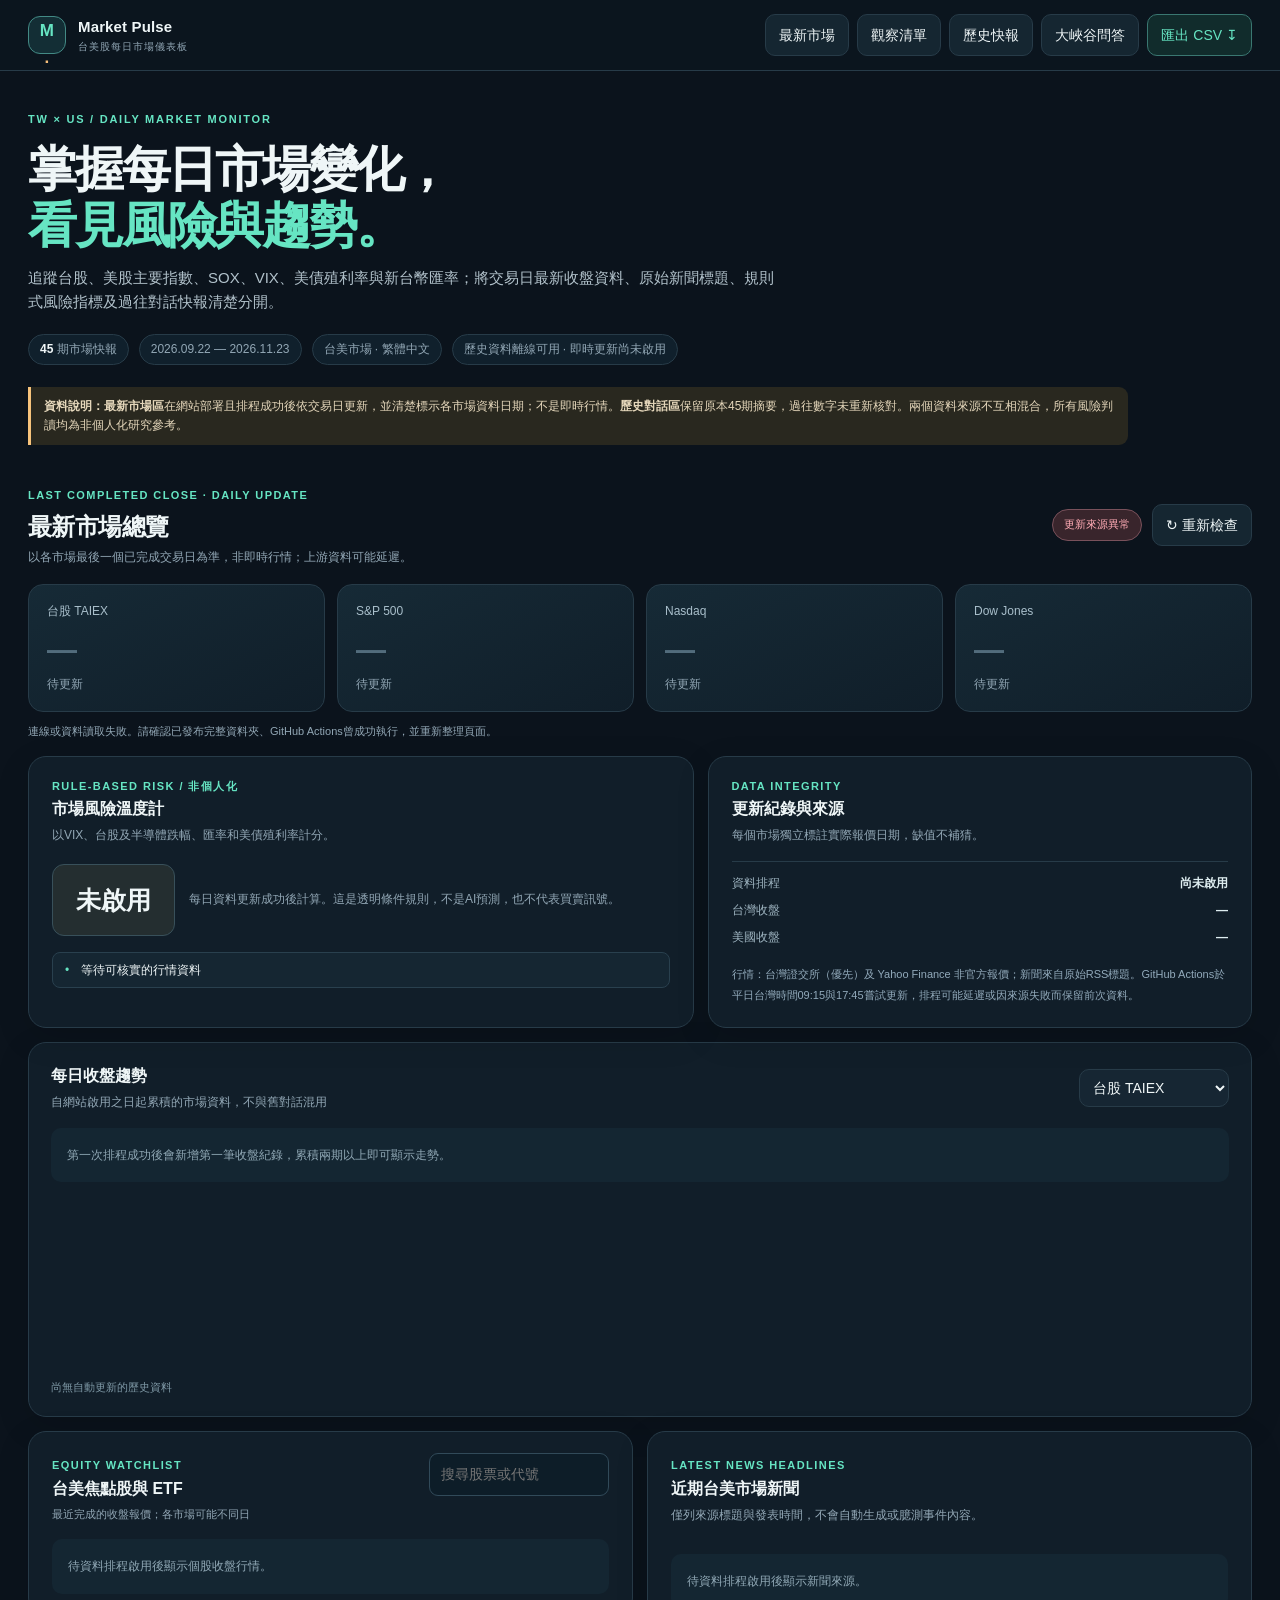
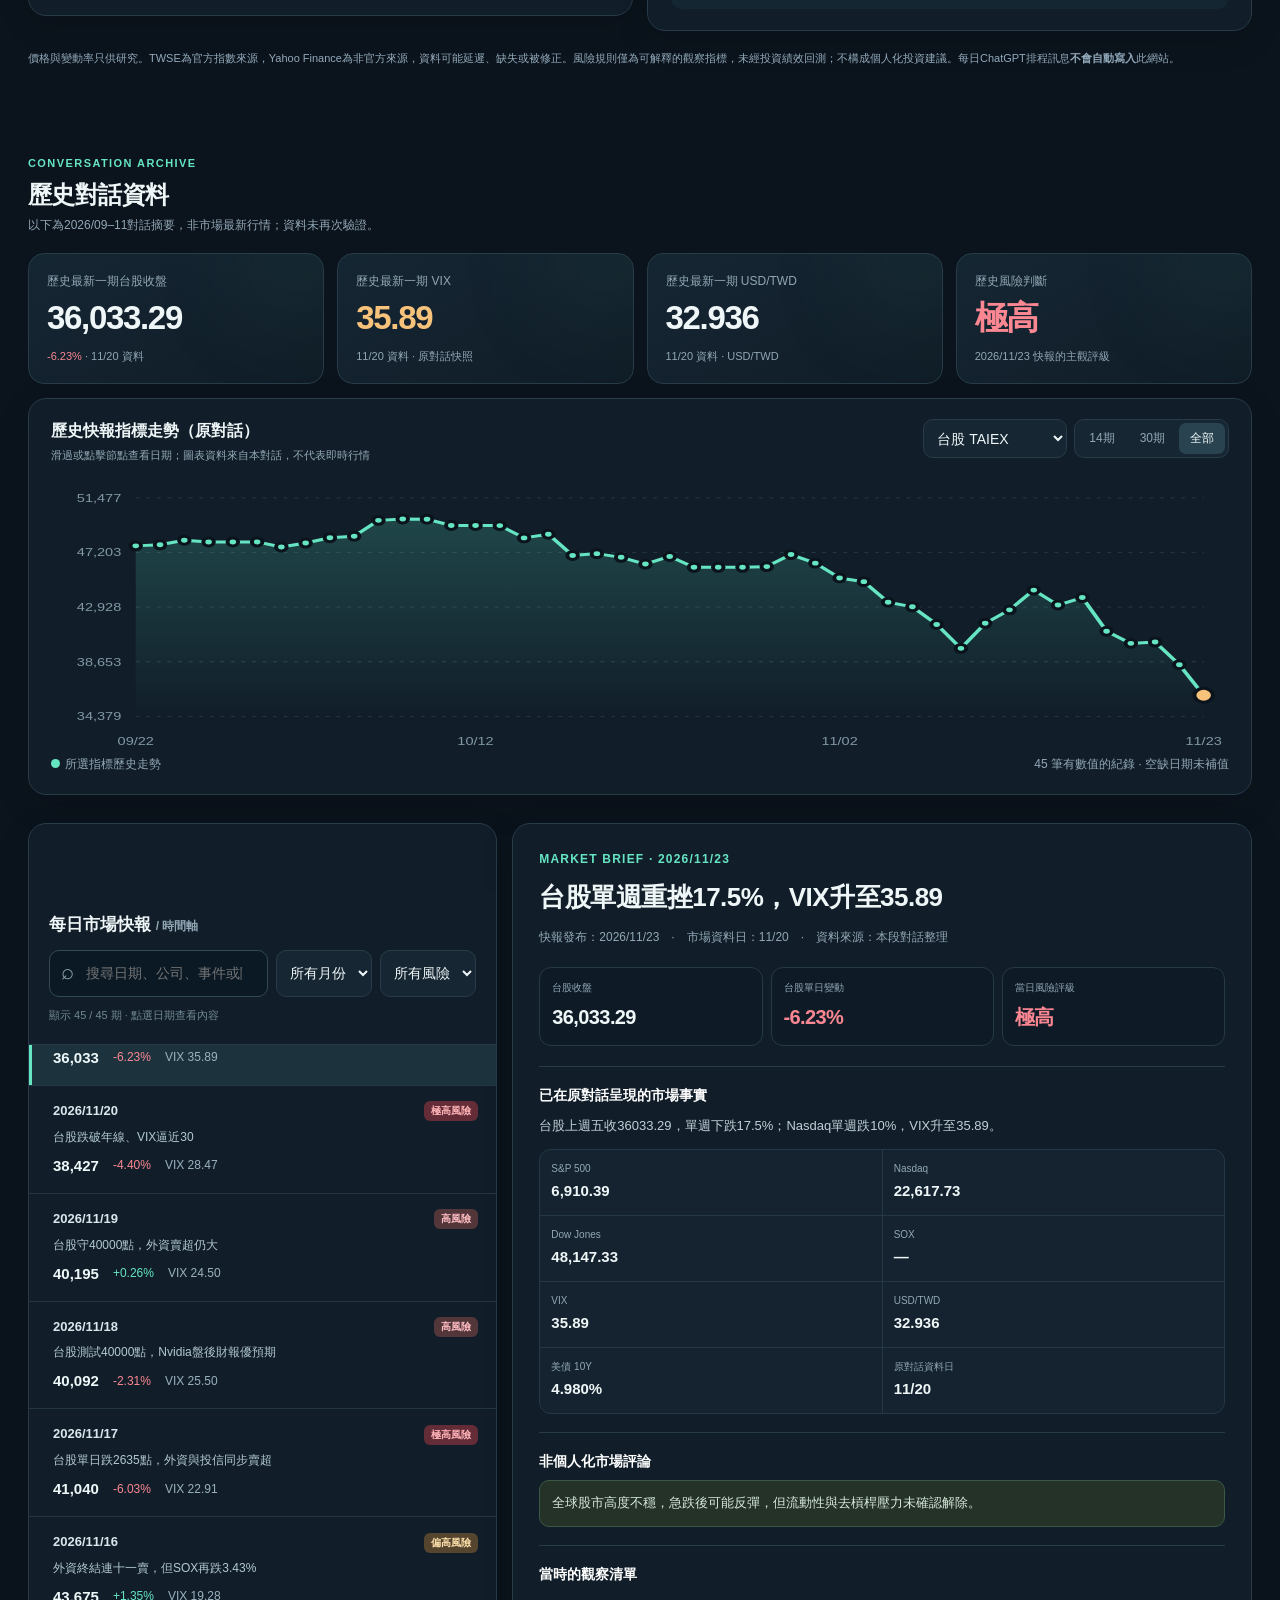
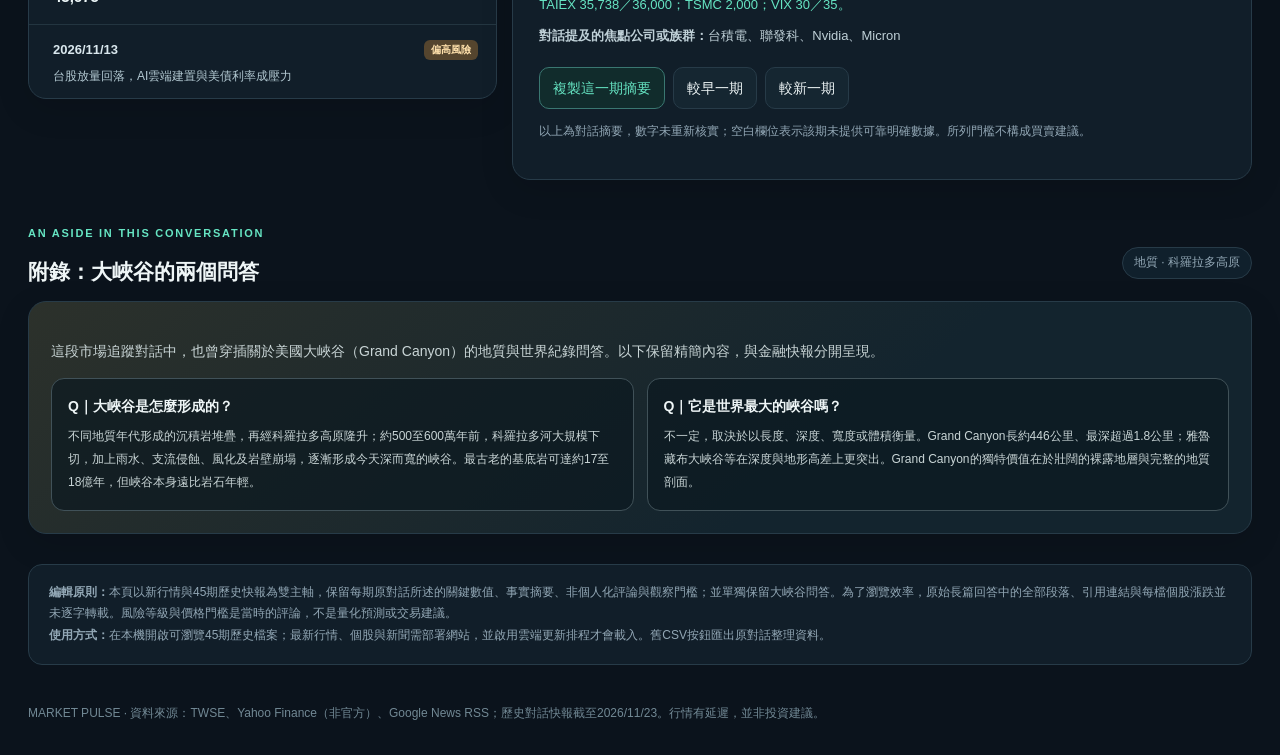
==== index.html @ daa14da6 "feat: publish Market Pulse Taiwan-US stock dashboard" ====
<!doctype html>
<html lang="zh-Hant-TW">
<head>
<meta charset="utf-8">
<meta name="viewport" content="width=device-width, initial-scale=1">
<meta name="theme-color" content="#0b131c">
<meta name="description" content="台美股收盤行情每日自動更新，含台股、美股、SOX、VIX、匯率、10年美債、個股追蹤、新聞與歷史快報。">
<title>Market Pulse｜台美股每日市場儀表板</title>
<style>
:root{--bg:#0b131c;--pane:#111e29;--pane2:#162633;--pane3:#1a2d3b;--line:#273b48;--text:#eff6f7;--sub:#92a7b5;--dim:#718894;--mint:#66e5c3;--mint2:#1d7f71;--danger:#fa8792;--warn:#f7c37b;--blue:#8dbbff;--radius:18px;--shadow:0 10px 34px rgba(0,0,0,.12)}
*{box-sizing:border-box}html{scroll-behavior:smooth}body{margin:0;background:var(--bg);color:var(--text);font-family:Inter,-apple-system,BlinkMacSystemFont,"Noto Sans TC","Microsoft JhengHei",sans-serif;line-height:1.6;font-size:14px}button,input,select{font:inherit}button{cursor:pointer}a{color:inherit}button:focus-visible,input:focus-visible,select:focus-visible{outline:2px solid var(--mint);outline-offset:2px}::selection{background:var(--mint2)}
.topbar{border-bottom:1px solid var(--line);background:#0c1720dd;backdrop-filter:blur(14px);position:sticky;top:0;z-index:30}.topwrap{max-width:1370px;padding:14px 28px;margin:auto;display:flex;align-items:center;justify-content:space-between;gap:18px}.brand{display:flex;align-items:center;gap:12px;text-decoration:none;font-size:15px;font-weight:760;letter-spacing:.01em}.logo{display:grid;place-items:center;border:1px solid #438a85;border-radius:12px;height:38px;width:38px;color:var(--mint);background:#132e35;font-weight:800;font-size:17px}.brand small{display:block;color:var(--sub);font-size:10px;font-weight:500;letter-spacing:.1em;text-transform:uppercase}.topactions{display:flex;gap:8px;align-items:center;flex-wrap:wrap}.ghost{border:1px solid var(--line);color:var(--text);border-radius:10px;padding:9px 13px;background:#152631;text-decoration:none;white-space:nowrap}.ghost:hover{background:#203748;border-color:#486473}.ghost.accent{color:var(--mint);border-color:#3a7771;background:#112c2c}.ghost svg{vertical-align:middle; margin-right:4px}
.hero{max-width:1370px;margin:auto;padding:40px 28px 28px}.eyebrow{color:var(--mint);font-size:11px;letter-spacing:.16em;font-weight:750;text-transform:uppercase}.hero h1{font-size:clamp(30px,4vw,49px);line-height:1.15;letter-spacing:-.045em;margin:12px 0;font-weight:790}.hero h1 span{color:var(--mint)}.hero p{color:#b2c2cb;max-width:760px;font-size:15px;margin:12px 0 20px}.meta{display:flex;flex-wrap:wrap;gap:10px}.chip{font-size:12px;border:1px solid var(--line);border-radius:30px;padding:5px 11px;color:var(--sub);background:#10202c}.chip strong{color:var(--text)}.caution{border-left:3px solid var(--warn);background:#29281f;border-radius:0 9px 9px 0;padding:10px 13px;margin-top:22px;color:#e5d7bb;font-size:12px;max-width:1100px}
.dashboard{max-width:1370px;margin:auto;padding:0 28px 28px}.metrics{display:grid;grid-template-columns:repeat(4,minmax(0,1fr));gap:13px}.metric{background:linear-gradient(150deg,#152633,#101d27);border:1px solid var(--line);border-radius:16px;padding:18px;min-height:126px;position:relative;overflow:hidden}.metric:before{position:absolute;content:"";right:-30px;top:-50px;width:110px;height:110px;background:#2d5452;filter:blur(45px);opacity:.2}.metric .label{font-size:12px;color:var(--sub)}.metric .val{font-size:clamp(24px,2.7vw,33px);font-weight:760;letter-spacing:-.04em;margin-top:7px;line-height:1.2;font-variant-numeric:tabular-nums}.metric .foot{font-size:11px;color:var(--sub);margin-top:10px}.positive{color:var(--mint)!important}.negative{color:var(--danger)!important}.warn{color:var(--warn)!important}.card{border:1px solid var(--line);border-radius:var(--radius);background:var(--pane);box-shadow:var(--shadow)}.chartcard{margin-top:14px;padding:20px 22px}.section-head{display:flex;align-items:start;justify-content:space-between;flex-wrap:wrap;gap:10px}.section-head h2{font-size:16px;line-height:1.5;margin:0;font-weight:710}.section-head p{font-size:11px;color:var(--sub);margin:4px 0 0}.chartcontrols{display:flex;gap:7px;flex-wrap:wrap}.select{background:var(--pane2);color:var(--text);border:1px solid var(--line);border-radius:10px;padding:7px 9px;min-height:38px}.range{background:var(--pane2);padding:3px;border-radius:10px;border:1px solid var(--line);display:flex;gap:3px}.range button{border:none;background:transparent;color:var(--sub);padding:6px 11px;border-radius:7px;font-size:12px}.range button.active{background:#2a4350;color:#eef9f9}.graph{height:275px;margin:15px -5px 0;position:relative}.graph svg{display:block;width:100%;height:100%;overflow:visible}.graph .gridline{stroke:#2a3e4a;stroke-dasharray:3 5;stroke-width:.8}.graph .axistext{fill:#8299a6;font-size:11px}.graph .plotline{fill:none;stroke:var(--mint);stroke-width:3;stroke-linecap:round;stroke-linejoin:round}.graph .hover-point{fill:var(--mint);stroke:var(--bg);stroke-width:3;cursor:pointer}.graph .current-point{fill:var(--warn);stroke:var(--bg);stroke-width:3}.graph .gridrect{fill:transparent;cursor:crosshair}.graphlegend{font-size:12px;color:var(--sub);display:flex;gap:12px;flex-wrap:wrap;justify-content:space-between}.legendmark{display:inline-block;width:9px;height:9px;border-radius:50%;background:var(--mint);margin-right:5px}.graphTip{position:absolute;top:12px;right:12px;pointer-events:none;background:#182c38ee;border:1px solid #4a6a72;padding:8px 10px;border-radius:9px;color:#fff;font-size:12px;display:none;z-index:2;max-width:180px}
.main{max-width:1370px;padding:0 28px 40px;margin:auto;display:grid;grid-template-columns:minmax(320px,.92fr) minmax(420px,1.45fr);gap:15px;align-items:start}.listcard{overflow:hidden}.toolbar{padding:20px;border-bottom:1px solid var(--line);position:sticky;top:67px;background:var(--pane);z-index:9}.toolbar h2{font-size:17px;margin:0 0 12px}.toolbar .inputs{display:flex;gap:8px;flex-wrap:wrap}.searchwrap{flex:1;min-width:180px;position:relative}.searchwrap input{padding:11px 11px 11px 36px;background:#0b1924;border:1px solid #334955;color:var(--text);border-radius:10px;outline:none;width:100%}.searchwrap:before{content:'⌕';position:absolute;top:4px;left:12px;color:var(--sub);font-size:22px}.counter{margin:10px 0 0;color:var(--dim);font-size:11px}.timeline{max-height:720px;overflow-y:auto;scrollbar-color:#365161 transparent;scrollbar-width:thin}.entry{border:0;border-bottom:1px solid #233540;background:none;text-align:left;color:inherit;display:block;width:100%;padding:15px 18px 15px 24px;position:relative;transition:background .18s}.entry:before{position:absolute;content:"";left:0;top:0;bottom:0;width:3px;opacity:0;background:var(--mint)}.entry:hover{background:#192c39}.entry.active{background:#1c333d}.entry.active:before{opacity:1}.entrytop{display:flex;align-items:center;justify-content:space-between;gap:12px}.entrydate{color:#d9e7ed;font-weight:720;font-size:13px;font-variant-numeric:tabular-nums}.entrytag{border-radius:6px;padding:2px 7px;font-size:10px;font-weight:700;background:#31414b;color:#c8d6df;white-space:nowrap}.entrytag.r極高{background:#642c36;color:#ffb4b9}.entrytag.r高{background:#53363a;color:#ffbec4}.entrytag.r偏高,.entrytag.r中性偏高{background:#55452e;color:#ffe1ac}.entrytag.r中性{background:#244b43;color:#a8f3d6}.entrytitle{display:block;margin-top:6px;font-size:12px;color:#b3c9d2;line-height:1.5}.entrymini{display:flex;gap:14px;margin-top:8px;align-items:center;font-variant-numeric:tabular-nums;font-size:12px;color:#9ab2be;flex-wrap:wrap}.entrymini strong{color:#eef8f9;font-size:15px}.empty{padding:25px;color:var(--sub);font-size:13px}.detail{padding:26px;min-height:630px;scroll-margin-top:95px}.detaildate{font-size:12px;letter-spacing:.1em;color:var(--mint);font-weight:730}.detail h2{font-size:clamp(20px,2.2vw,26px);line-height:1.4;margin:10px 0 12px;letter-spacing:-.02em}.detailIntro{color:var(--sub);font-size:12px}.detailsumm{display:grid;grid-template-columns:repeat(3,minmax(0,1fr));gap:8px;margin:20px 0}.tile{background:#0e1b26;border:1px solid #253a46;border-radius:12px;padding:12px}.tile .name{font-size:10px;color:var(--sub)}.tile .num{font-size:20px;letter-spacing:-.03em;font-variant-numeric:tabular-nums;font-weight:730;margin-top:5px;white-space:nowrap}.detailsection{border-top:1px solid var(--line);padding-top:17px;margin-top:18px}.detailsection h3{margin:0 0 8px;font-size:14px;color:#fff}.detailsection p{font-size:13px;line-height:1.9;color:#bfd0d7;margin:6px 0}.pnote{background:#253228;border:1px solid #3a5a45;border-radius:10px;padding:10px 12px;color:#d7e9da!important}.watchline{color:var(--mint)!important}.detailsTable{display:grid;grid-template-columns:repeat(2,minmax(0,1fr));gap:1px;background:#253847;border:1px solid #253847;border-radius:12px;overflow:hidden;margin-top:10px}.dataitem{background:#14232f;padding:11px}.dataitem label{display:block;color:var(--sub);font-size:10px}.dataitem strong{display:block;font-size:15px;font-variant-numeric:tabular-nums;line-height:1.8;font-weight:650}.detailactions{display:flex;gap:8px;margin-top:18px;flex-wrap:wrap}.footer{max-width:1370px;margin:0 auto;padding:4px 28px 32px;color:var(--dim);font-size:12px}.footer a{color:var(--mint)}
.appendix{max-width:1370px;margin:5px auto 30px;padding:0 28px}.appendix-head{display:flex;justify-content:space-between;gap:10px;align-items:center;flex-wrap:wrap}.appendix h2{font-size:21px;margin:12px 0}.grand{padding:22px;background:linear-gradient(140deg,#2c312b,#13242e 65%)}.grand p{color:#c9d5d6;line-height:1.9}.grand .qa{display:grid;grid-template-columns:1fr 1fr;gap:13px;margin-top:14px}.qabox{border:1px solid #405158;border-radius:13px;background:#0b1920ad;padding:16px}.qabox b{font-size:14px}.qabox p{font-size:12px;margin:8px 0 0}.note{padding:17px 20px;border:1px solid var(--line);border-radius:14px;background:var(--pane);margin:12px auto 35px;font-size:12px;color:var(--sub);line-height:1.8}.navhint{font-size:12px;color:var(--sub)}
@media(max-width:900px){.main{grid-template-columns:1fr}.timeline{max-height:400px}.toolbar{position:static}.detail{min-height:unset}.metrics{grid-template-columns:repeat(2,minmax(0,1fr))}.grand .qa{grid-template-columns:1fr}}
@media(max-width:560px){.hero{padding:29px 16px 23px}.dashboard,.main,.appendix,.footer{padding-left:16px;padding-right:16px}.topwrap{padding:10px 16px}.brand{font-size:13px}.brand small{font-size:9px}.topactions .hide-mobile{display:none}.hero h1{font-size:32px}.hero p{font-size:13px}.meta{gap:6px}.chip{font-size:10px}.metric{padding:14px;min-height:115px}.metric .val{font-size:25px}.chartcard{padding:17px 12px}.graph{height:230px;margin:10px -5px 0}.chartcontrols{width:100%}.detailsumm{grid-template-columns:repeat(3,minmax(0,1fr));gap:5px}.tile{padding:9px 7px}.tile .num{font-size:17px}.tile .name{font-size:9px}.detail{padding:20px 17px}.entry{padding:12px 14px 12px 18px}.footer{padding-bottom:28px}.topactions .ghost{padding:7px 9px;font-size:11px}.graphlegend{font-size:10px}}
@media print{.topbar,.topactions,.toolbar,.chartcontrols,.detailactions,.caution,.graphTip{display:none!important}.main{display:block}.listcard{display:none}.detail{border:none;min-height:0}.metrics{grid-template-columns:repeat(4,1fr)}body{background:white;color:#17222b}.card,.metric,.tile,.dataitem{background:white;color:#17222b;border:1px solid #ddd;box-shadow:none}.detailsection p{color:#25303a}.hero p{color:#333}.appendix{break-before:page}}
</style>

<style id="live-css">
.live-section{max-width:1370px;margin:0 auto;padding:0 28px 48px;scroll-margin-top:85px}.livehead{display:flex;align-items:center;justify-content:space-between;gap:14px;flex-wrap:wrap;margin:10px 0 17px}.section-kicker{color:var(--mint);letter-spacing:.13em;font-size:11px;font-weight:760}.livehead h2,.archive-head h2{font-size:24px;line-height:1.3;margin:5px 0 6px;letter-spacing:-.025em}.livehead p,.archive-head p{font-size:12px;color:var(--sub);margin:0}.statusbar{display:flex;align-items:center;gap:10px;flex-wrap:wrap}.sync-pill{font-size:11px;border:1px solid #6f5740;background:#2d2b23;color:#f4cb89;border-radius:30px;padding:6px 11px}.sync-pill.ok{color:#8af1d2;border-color:#366b63;background:#18362f}.sync-pill.bad{color:#ffabb5;border-color:#79515b;background:#39252c}.live-metrics{display:grid;grid-template-columns:repeat(4,minmax(0,1fr));gap:12px}.live-tile{border:1px solid var(--line);border-radius:15px;background:linear-gradient(155deg,#162a36,#101e29);padding:17px 18px;min-width:0}.live-tile .q-name{font-size:12px;color:#a9bfcb;display:flex;align-items:center;justify-content:space-between;gap:8px}.live-tile .q-name small{font-size:10px;color:#708c99}.live-tile .q-val{font-size:clamp(21px,2.6vw,30px);font-weight:760;letter-spacing:-.04em;font-variant-numeric:tabular-nums;line-height:1.4;margin-top:8px;white-space:nowrap}.live-tile .q-change{font-size:12px;margin-top:4px;min-height:17px}.live-tile .q-source{font-size:10px;color:#758d9b;margin-top:9px;min-height:16px}.live-tile.empty .q-val{color:#526c7c}.micro{font-size:11px;color:var(--sub);margin:10px 0 0;line-height:1.8}.livegrid{display:grid;grid-template-columns:1.1fr .9fr;gap:14px;margin-top:14px}.live-panel{padding:21px 23px}.panel-heading{font-size:16px;font-weight:710;margin:0 0 5px}.subheading{font-size:12px;color:var(--sub);margin:0}.risk-box{display:flex;align-items:center;gap:14px;margin-top:18px}.risk-value{border-radius:12px;background:#242e30;border:1px solid #38505a;font-size:25px;font-weight:780;padding:15px 23px;white-space:nowrap}.risk-value.高,.risk-value.極高{color:#ffb0b9;background:#3b2630;border-color:#6d3e48}.risk-value.偏高{color:#fbd49a;background:#3a3127;border-color:#69583b}.risk-value.一般{color:var(--mint);background:#183a34;border-color:#32685c}.risk-explain{font-size:12px;color:var(--sub);line-height:1.9}.signals{list-style:none;padding:0;margin:16px 0 0;display:grid;gap:8px}.signals li{font-size:12px;line-height:1.7;padding:7px 10px 7px 28px;background:#152632;border-radius:8px;border:1px solid #29404e;position:relative}.signals li:before{content:'•';position:absolute;left:12px;color:var(--mint)}.sync-detail{border-top:1px solid var(--line);margin-top:15px;padding-top:12px;display:grid;gap:8px}.sync-row{display:flex;justify-content:space-between;gap:10px;font-size:12px;color:#9eb4c0}.sync-row b{color:#deedf0;font-weight:600}.live-chart-card{margin-top:14px;padding:20px 22px}.lc-head{display:flex;align-items:center;justify-content:space-between;gap:10px;flex-wrap:wrap}.lc-head select{min-width:150px}.live-graph{height:245px;margin-top:12px;position:relative}.live-graph svg{display:block;height:100%;width:100%;overflow:visible}.live-graph .axis{font-size:11px;fill:#7e98a5}.live-graph .grid{stroke:#2a4050;stroke-dasharray:3 6;stroke-width:.75}.live-graph .chartline{stroke:#67e2c3;stroke-width:2.8;fill:none}.graphlinearea{fill:#66e5c3;opacity:.06}.live-newsgrid{display:grid;grid-template-columns:1fr 1fr;gap:14px;margin-top:14px;align-items:start}.search-small{border-radius:9px;border:1px solid #314a59;padding:9px 11px;background:#0d1d28;color:#e5eff2;width:180px;max-width:100%}.quote-table{width:100%;border-collapse:collapse;margin-top:15px;table-layout:fixed}.quote-table th{font-size:10px;color:#819aa8;text-align:left;font-weight:600;padding:9px 8px;border-bottom:1px solid #304652}.quote-table td{font-size:12px;color:#d9e8ec;border-bottom:1px solid #233a48;padding:11px 8px}.quote-table th:nth-child(2),.quote-table td:nth-child(2),.quote-table th:nth-child(3),.quote-table td:nth-child(3){text-align:right}.quote-table td a{color:#e4f4f3;text-decoration:none;font-weight:600}.quote-table td small{display:block;color:#77919e;font-size:10px}.quote-table tr:last-child td{border-bottom:none}.newsfeed{margin-top:14px;display:grid;gap:7px}.newsitem{border:1px solid #273c48;border-radius:11px;padding:12px 13px;display:block;color:inherit;text-decoration:none;background:#12222d}.newsitem:hover{border-color:#4c7e80;background:#1a303c}.newsitem h4{margin:0 0 7px;font-size:12px;font-weight:640;line-height:1.65}.newsitem .source{font-size:10px;color:#92adb8}.empty-message{color:#90a8b5;background:#142632;border-radius:10px;padding:16px;font-size:12px;line-height:1.9;margin-top:15px}.archive-head{padding:34px 0 18px;scroll-margin-top:85px}.live-fineprint{font-size:11px;color:#92aabb;line-height:1.9;margin:17px 0 0}.live-fineprint a{color:#9eead2}.live-chart-card .chart-note{font-size:11px;color:#7f99a6;margin:6px 0 0}.live-tile a{text-decoration:none}.live-tile a:hover{text-decoration:underline}.live-latest-link{font-size:11px;color:#a7e8d6;text-decoration:none}.live-latest-link:hover{text-decoration:underline}
@media(max-width:1000px){.live-metrics{grid-template-columns:repeat(2,minmax(0,1fr))}.livegrid{grid-template-columns:1fr 1fr}.live-newsgrid{grid-template-columns:1fr 1fr}}
@media(max-width:720px){.live-section{padding:0 16px 36px}.live-metrics{gap:9px}.live-tile{padding:14px 12px}.live-tile .q-name{font-size:11px}.live-tile .q-val{font-size:23px}.livegrid,.live-newsgrid{grid-template-columns:1fr;gap:10px}.live-panel{padding:17px}.live-chart-card{padding:18px 14px}.livehead h2,.archive-head h2{font-size:21px}.quote-table td{padding:10px 5px}.live-chart-card .chart-note{font-size:10px}.archive-head{padding-top:26px}.risk-box{gap:10px}.risk-value{font-size:23px;padding:11px 17px}}
</style>
</head>
<body>
<header class="topbar">
  <div class="topwrap">
    <a class="brand" href="#overview"><span class="logo">M<span style="color:#f7bd79">.</span></span><span>Market Pulse<small>台美股每日市場儀表板</small></span></a>
    <div class="topactions"><a class="ghost hide-mobile" href="#live">最新市場</a><a class="ghost hide-mobile" href="#watch-panel">觀察清單</a><a class="ghost hide-mobile" href="#archive">歷史快報</a><a class="ghost hide-mobile" href="#grand">大峽谷問答</a><button id="exportBtn" class="ghost accent" title="匯出全部45期資料">匯出 CSV ↧</button></div>
  </div>
</header>
<section class="hero" id="overview">
  <div class="eyebrow">TW × US / DAILY MARKET MONITOR</div>
  <h1>掌握每日市場變化，<br><span>看見風險與趨勢。</span></h1>
  <p>追蹤台股、美股主要指數、SOX、VIX、美債殖利率與新台幣匯率；將交易日最新收盤資料、原始新聞標題、規則式風險指標及過往對話快報清楚分開。</p>
  <div class="meta"><span class="chip"><strong id="metaCount">45</strong> 期市場快報</span><span class="chip">2026.09.22 — 2026.11.23</span><span class="chip">台美市場 · 繁體中文</span><span class="chip" id="connectionChip">尚待啟用資料更新</span></div>
  <div class="caution"><strong>資料說明：</strong><strong>最新市場區</strong>在網站部署且排程成功後依交易日更新，並清楚標示各市場資料日期；不是即時行情。<strong>歷史對話區</strong>保留原本45期摘要，過往數字未重新核對。兩個資料來源不互相混合，所有風險判讀均為非個人化研究參考。</div>
</section>

<section class="live-section" id="live" aria-label="每日更新的市場資料">
  <div class="livehead"><div><span class="section-kicker">LAST COMPLETED CLOSE · DAILY UPDATE</span><h2>最新市場總覽</h2><p>以各市場最後一個已完成交易日為準，非即時行情；上游資料可能延遲。</p></div><div class="statusbar"><span class="sync-pill" id="syncStatus">資料更新尚未啟用</span><button class="ghost" id="refreshLive" type="button">↻ 重新檢查</button></div></div>
  <div class="live-metrics" id="liveMetrics" aria-live="polite">
    <div class="live-tile empty"><div class="q-name">台股 TAIEX</div><div class="q-val">—</div><div class="q-change">待更新</div></div>
    <div class="live-tile empty"><div class="q-name">S&P 500</div><div class="q-val">—</div><div class="q-change">待更新</div></div>
    <div class="live-tile empty"><div class="q-name">Nasdaq</div><div class="q-val">—</div><div class="q-change">待更新</div></div>
    <div class="live-tile empty"><div class="q-name">Dow Jones</div><div class="q-val">—</div><div class="q-change">待更新</div></div>
  </div>
  <p class="micro" id="marketAsOf">資料尚未同步。若以本機檔案開啟，仍可使用下方的歷史對話區；要自動更新，須先部署至網站並啟用排程。</p>
  <div class="livegrid">
    <article class="card live-panel" aria-label="規則式風險訊號"><div class="section-kicker">RULE-BASED RISK / 非個人化</div><h3 class="panel-heading">市場風險溫度計</h3><p class="subheading">以VIX、台股及半導體跌幅、匯率和美債殖利率計分。</p><div class="risk-box"><div class="risk-value" id="riskLevel">未啟用</div><div class="risk-explain" id="riskExplain">每日資料更新成功後計算。這是透明條件規則，不是AI預測，也不代表買賣訊號。</div></div><ul class="signals" id="riskSignals"><li>等待可核實的行情資料</li></ul></article>
    <article class="card live-panel" aria-label="更新紀錄與資料來源"><div class="section-kicker">DATA INTEGRITY</div><h3 class="panel-heading">更新紀錄與來源</h3><p class="subheading">每個市場獨立標註實際報價日期，缺值不補猜。</p><div class="sync-detail" id="syncDetail"><div class="sync-row"><span>資料排程</span><b>尚未啟用</b></div><div class="sync-row"><span>台灣收盤</span><b>—</b></div><div class="sync-row"><span>美國收盤</span><b>—</b></div></div><div class="live-fineprint" id="liveWarnings">行情：台灣證交所（優先）及 Yahoo Finance 非官方報價；新聞來自原始RSS標題。GitHub Actions於平日台灣時間09:15與17:45嘗試更新，排程可能延遲或因來源失敗而保留前次資料。</div></article>
  </div>
  <article class="card live-chart-card" aria-label="每天收盤紀錄圖表"><div class="lc-head"><div><h3 class="panel-heading">每日收盤趨勢</h3><p class="subheading">自網站啟用之日起累積的市場資料，不與舊對話混用</p></div><select id="liveChartSelect" class="select" aria-label="選擇最新數據趨勢"><option value="taiex">台股 TAIEX</option><option value="sox">SOX 費半</option><option value="vix">VIX</option><option value="sp500">S&P 500</option><option value="nasdaq">Nasdaq</option><option value="usd_twd">USD/TWD</option><option value="us10y">美國10年債</option></select></div><div class="live-graph" id="liveChart"><div class="empty-message">第一次排程成功後會新增第一筆收盤紀錄，累積兩期以上即可顯示走勢。</div></div><p class="chart-note" id="liveChartNote">尚無自動更新的歷史資料</p></article>
  <div class="live-newsgrid">
    <article class="card live-panel" id="watch-panel"><div class="section-head"><div><span class="section-kicker">EQUITY WATCHLIST</span><h3 class="panel-heading">台美焦點股與 ETF</h3><p class="subheading">最近完成的收盤報價；各市場可能不同日</p></div><input class="search-small" id="watchSearch" type="search" placeholder="搜尋股票或代號" aria-label="搜尋觀察股"></div><div id="watchList"><div class="empty-message">待資料排程啟用後顯示個股收盤行情。</div></div></article>
    <article class="card live-panel" aria-label="最新新聞來源"><span class="section-kicker">LATEST NEWS HEADLINES</span><h3 class="panel-heading">近期台美市場新聞</h3><p class="subheading">僅列來源標題與發表時間，不會自動生成或臆測事件內容。</p><div class="newsfeed" id="latestNews"><div class="empty-message">待資料排程啟用後顯示新聞來源。</div></div></article>
  </div>
  <p class="live-fineprint">價格與變動率只供研究。TWSE為官方指數來源，Yahoo Finance為非官方來源，資料可能延遲、缺失或被修正。風險規則僅為可解釋的觀察指標，未經投資績效回測；不構成個人化投資建議。每日ChatGPT排程訊息<strong>不會自動寫入</strong>此網站。</p>
</section>

<section class="dashboard" id="history-overview" aria-label="歷史快報指標總覽"><div class="archive-head"><span class="section-kicker">CONVERSATION ARCHIVE</span><h2>歷史對話資料</h2><p>以下為2026/09–11對話摘要，非市場最新行情；資料未再次驗證。</p></div>
  <div class="metrics">
    <div class="metric"><div class="label">歷史最新一期台股收盤</div><div class="val" id="latestTaiex">—</div><div class="foot" id="latestTaiexFoot">—</div></div>
    <div class="metric"><div class="label">歷史最新一期 VIX</div><div class="val warn" id="latestVix">—</div><div class="foot" id="latestVixFoot">—</div></div>
    <div class="metric"><div class="label">歷史最新一期 USD/TWD</div><div class="val" id="latestFx">—</div><div class="foot" id="latestFxFoot">—</div></div>
    <div class="metric"><div class="label">歷史風險判斷</div><div class="val negative" id="latestRisk">—</div><div class="foot" id="latestRiskFoot">—</div></div>
  </div>
  <div class="card chartcard">
    <div class="section-head"><div><h2>歷史快報指標走勢（原對話）</h2><p>滑過或點擊節點查看日期；圖表資料來自本對話，不代表即時行情</p></div><div class="chartcontrols"><select id="metricSel" class="select" aria-label="指標切換"><option value="taiex">台股 TAIEX</option><option value="sox">費城半導體 SOX</option><option value="vix">VIX</option><option value="fx">USD/TWD</option><option value="yield10">美國10年債 (%)</option><option value="nasdaq">Nasdaq</option></select><div class="range" role="group" aria-label="時間區間"><button data-range="14">14期</button><button data-range="30">30期</button><button class="active" data-range="all">全部</button></div></div></div>
    <div class="graph" id="graph" role="img" aria-label="可互動市場走勢圖"><div class="graphTip" id="graphTip"></div></div>
    <div class="graphlegend"><span><span class="legendmark"></span>所選指標歷史走勢</span><span id="chartHint">點擊圖中節點可開啟對應快報</span></div>
  </div>
</section>
<main class="main" id="archive">
  <section class="card listcard" aria-label="市場快報列表">
    <div class="toolbar"><h2>每日市場快報 <span class="navhint">/ 時間軸</span></h2><div class="inputs"><div class="searchwrap"><input id="search" type="search" placeholder="搜尋日期、公司、事件或關鍵字..." aria-label="搜尋快報" autocomplete="off"></div><select id="month" class="select" aria-label="月份"><option value="all">所有月份</option><option value="2026-11">11 月</option><option value="2026-10">10 月</option><option value="2026-09">9 月</option></select><select id="risk" class="select" aria-label="風險"><option value="all">所有風險</option><option value="極高">極高</option><option value="高">高</option><option value="偏高">偏高</option><option value="中性偏高">中性偏高</option><option value="中性">中性</option></select></div><p class="counter" id="resultCount">—</p></div>
    <div class="timeline" id="entries"></div>
  </section>
  <section class="card detail" id="detail" aria-live="polite"><p>選擇左側日期以查看快報摘要。</p></section>
</main>
<section id="grand" class="appendix">
  <div class="appendix-head"><div><div class="eyebrow">An aside in this conversation</div><h2>附錄：大峽谷的兩個問答</h2></div><span class="chip">地質 · 科羅拉多高原</span></div>
  <div class="card grand"><p>這段市場追蹤對話中，也曾穿插關於美國大峽谷（Grand Canyon）的地質與世界紀錄問答。以下保留精簡內容，與金融快報分開呈現。</p><div class="qa">
    <div class="qabox"><b>Q｜大峽谷是怎麼形成的？</b><p>不同地質年代形成的沉積岩堆疊，再經科羅拉多高原隆升；約500至600萬年前，科羅拉多河大規模下切，加上雨水、支流侵蝕、風化及岩壁崩塌，逐漸形成今天深而寬的峽谷。最古老的基底岩可達約17至18億年，但峽谷本身遠比岩石年輕。</p></div>
    <div class="qabox"><b>Q｜它是世界最大的峽谷嗎？</b><p>不一定，取決於以長度、深度、寬度或體積衡量。Grand Canyon長約446公里、最深超過1.8公里；雅魯藏布大峽谷等在深度與地形高差上更突出。Grand Canyon的獨特價值在於壯闊的裸露地層與完整的地質剖面。</p></div>
  </div></div>
</section>
<section class="appendix"><div class="note"><b>編輯原則：</b>本頁以新行情與45期歷史快報為雙主軸，保留每期原對話所述的關鍵數值、事實摘要、非個人化評論與觀察門檻；並單獨保留大峽谷問答。為了瀏覽效率，原始長篇回答中的全部段落、引用連結與每檔個股漲跌並未逐字轉載。風險等級與價格門檻是當時的評論，不是量化預測或交易建議。<br><b>使用方式：</b>在本機開啟可瀏覽45期歷史檔案；最新行情、個股與新聞需部署網站，並啟用雲端更新排程才會載入。舊CSV按鈕匯出原對話整理資料。</div></section>
<footer class="footer">MARKET PULSE · 資料來源：TWSE、Yahoo Finance（非官方）、Google News RSS；歷史對話快報截至2026/11/23。行情有延遲，並非投資建議。</footer>
<script id="market-data" type="application/json">[
  {
    "date": "2026-09-22",
    "marketDate": "09/21",
    "taiex": 47718.84,
    "pct": 1.14,
    "sp": 7764.7,
    "nasdaq": 27122.09,
    "dow": 52048.83,
    "sox": null,
    "vix": 15.0,
    "fx": 31.758,
    "yield10": 4.99,
    "risk": "中性",
    "headline": "Nasdaq創高，SOX強漲，台股逼近歷史高點",
    "facts": "Nasdaq、SOX與台股同步轉強；油價與10年債殖利率下降，外資買超與台幣升值。",
    "commentary": "宏觀阻力降溫，短線仍需留意半導體急漲後的追價風險。",
    "watch": "TAIEX 47,741／48,000；TSMC 2,500；10Y 5%；Brent 100美元。",
    "stocks": "台積電、聯發科、Micron、SOX"
  },
  {
    "date": "2026-09-23",
    "marketDate": "09/22",
    "taiex": 47800.17,
    "pct": 0.17,
    "sp": 7764.64,
    "nasdaq": 27244.28,
    "dow": 51863.69,
    "sox": 12642.0,
    "vix": 14.28,
    "fx": 31.708,
    "yield10": 4.953,
    "risk": "中性",
    "headline": "台股衝高回落，SOX六連漲與外資連買",
    "facts": "TAIEX盤中衝至48,601後回落，收盤仍創新高；SOX已連六日上漲。",
    "commentary": "強勢行情出現長上影與高檔換手，短線過熱度上升。",
    "watch": "TAIEX 47,700／48,000；TSMC 2,460／2,500；SOX 12,642。",
    "stocks": "台積電、聯發科、Micron、SanDisk"
  },
  {
    "date": "2026-09-24",
    "marketDate": "09/23",
    "taiex": 48157.29,
    "pct": 0.75,
    "sp": 7706.05,
    "nasdaq": 26936.04,
    "dow": 51511.59,
    "sox": null,
    "vix": 15.0,
    "fx": 31.716,
    "yield10": 5.106,
    "risk": "中性偏高",
    "headline": "美債殖利率突破5%，油價再度走高",
    "facts": "美國強勁PMI與債券標售壓力推升10年債至5.106%；Brent回到103美元以上。",
    "commentary": "股票仍偏強，但債券市場重新發出宏觀警報。",
    "watch": "10Y 5%／5.15%；TAIEX 48,000；TSMC 2,500。",
    "stocks": "台積電、創意、Nvidia"
  },
  {
    "date": "2026-09-25",
    "marketDate": "09/24",
    "taiex": 48024.6,
    "pct": -0.28,
    "sp": 7704.13,
    "nasdaq": 26939.37,
    "dow": 51349.98,
    "sox": 12492.54,
    "vix": 15.67,
    "fx": 31.78,
    "yield10": 5.16,
    "risk": "偏高",
    "headline": "股票有韌性，但長債殖利率持續攀升",
    "facts": "美國長債殖利率約5.16%，全球債券持續承壓；台股法人由買轉賣、台幣貶值。",
    "commentary": "債市與股市背離；須觀察外資資金流是否繼續惡化。",
    "watch": "10Y 5.2%／5.25%；TAIEX 47,750／48,000；USD/TWD 32。",
    "stocks": "台積電、聯發科、AMD"
  },
  {
    "date": "2026-09-28",
    "marketDate": "09/25 美股／09/24 台股",
    "taiex": 48024.6,
    "pct": -0.28,
    "sp": 7743.41,
    "nasdaq": 27068.72,
    "dow": 51828.62,
    "sox": 12668.93,
    "vix": 14.87,
    "fx": 31.78,
    "yield10": 5.17,
    "risk": "中性偏高",
    "headline": "美股週五反彈，台股假期後重新開盤",
    "facts": "美股週五SOX反彈1.41%，VIX回到14字頭，但10年債仍約5.17%。",
    "commentary": "股票恢復risk-on，長債殖利率仍是估值壓力來源。",
    "watch": "TAIEX 47,750／48,000；10Y 5%；SOX 12,690。",
    "stocks": "台積電、Microsoft、SOX"
  },
  {
    "date": "2026-09-29",
    "marketDate": "09/28 美股／09/24 台股",
    "taiex": 48024.6,
    "pct": -0.28,
    "sp": 7683.69,
    "nasdaq": 26820.38,
    "dow": 51481.51,
    "sox": 12465.0,
    "vix": 16.09,
    "fx": 31.8,
    "yield10": 5.23,
    "risk": "偏高",
    "headline": "台股連假後復市，美債10年期逼近5.25%",
    "facts": "美債10年期盤中觸及5.27%；週一SOX下跌約1.6%，台股即將假期後重開。",
    "commentary": "宏觀壓力持續；需避免將休市期間美股走勢等同台股必然補跌。",
    "watch": "TAIEX 47,750／48,000；10Y 5.25%／5.33%；USD/TWD 32。",
    "stocks": "Nvidia、AMD、Micron"
  },
  {
    "date": "2026-09-30",
    "marketDate": "09/29",
    "taiex": 47631.96,
    "pct": -0.82,
    "sp": 7670.84,
    "nasdaq": 26797.54,
    "dow": 51349.92,
    "sox": null,
    "vix": 16.0,
    "fx": 31.876,
    "yield10": 5.255,
    "risk": "偏高",
    "headline": "台股外資賣超擴大，美元兌台幣逼近32",
    "facts": "台股外資轉為大幅賣超、台幣走弱；美國10年債盤中接近5.30%。",
    "commentary": "外資與匯率共同轉弱，台股風險偏高，但AI股尚未全面走空。",
    "watch": "TAIEX 47,500；TSMC 2,450；USD/TWD 32；10Y 5.30%。",
    "stocks": "台積電、聯發科、Meta"
  },
  {
    "date": "2026-10-01",
    "marketDate": "09/30",
    "taiex": 47940.13,
    "pct": 0.65,
    "sp": 7651.54,
    "nasdaq": 26861.06,
    "dow": 50906.05,
    "sox": null,
    "vix": 16.5,
    "fx": 31.852,
    "yield10": 5.3,
    "risk": "偏高",
    "headline": "PCE溫和但美債殖利率仍居高位",
    "facts": "美國PCE數據偏溫和，Fed升息機率下降；台股外資回補。",
    "commentary": "利率預期改善，但長債殖利率仍高，股市反彈需資金面確認。",
    "watch": "TAIEX 48,000／48,380；10Y 5.30%；USD/TWD 32。",
    "stocks": "Micron、台積電、AMD"
  },
  {
    "date": "2026-10-02",
    "marketDate": "10/01",
    "taiex": 48353.49,
    "pct": 0.86,
    "sp": 7666.45,
    "nasdaq": 26871.6,
    "dow": 50926.56,
    "sox": null,
    "vix": 16.4,
    "fx": 31.842,
    "yield10": 5.23,
    "risk": "中性偏高",
    "headline": "台股創高、台積電突破2500；SOX轉強",
    "facts": "台股創收盤新高，台積電站上2500；美國SOX上漲。",
    "commentary": "半導體動能改善，仍需確認長債殖利率是否見頂。",
    "watch": "TAIEX 48,000；TSMC 2,500；10Y 5.30%。",
    "stocks": "台積電、Micron、SOX"
  },
  {
    "date": "2026-10-05",
    "marketDate": "10/02",
    "taiex": 48475.74,
    "pct": 0.25,
    "sp": 7722.72,
    "nasdaq": 27190.86,
    "dow": 51176.96,
    "sox": 13136.67,
    "vix": 15.31,
    "fx": 31.83,
    "yield10": 5.277,
    "risk": "中性",
    "headline": "美國弱非農提振半導體，SOX單日上漲2.4%",
    "facts": "弱非農帶動美股科技與半導體上漲，台股續創高。",
    "commentary": "股票風險偏好提升；長債殖利率高位仍可能壓縮估值。",
    "watch": "TAIEX 48,000／49,000；TSMC 2,500；SOX 13,137。",
    "stocks": "Nvidia、台積電、Micron"
  },
  {
    "date": "2026-10-06",
    "marketDate": "10/05",
    "taiex": 49712.04,
    "pct": 2.55,
    "sp": 7773.95,
    "nasdaq": null,
    "dow": 51267.9,
    "sox": null,
    "vix": 15.0,
    "fx": 31.788,
    "yield10": 5.28,
    "risk": "中性",
    "headline": "台股單日大漲1236點，距五萬點僅一步",
    "facts": "台股單日漲1236點、成交放大；外資買超、台幣升值。",
    "commentary": "漲勢完整但單日漲幅過大，應更重視突破後能否守住。",
    "watch": "TAIEX 49,000／50,000；TSMC 2,500／2,575。",
    "stocks": "台積電、聯發科、台達電"
  },
  {
    "date": "2026-10-07",
    "marketDate": "10/06",
    "taiex": 49822.55,
    "pct": 0.22,
    "sp": 7818.93,
    "nasdaq": 27599.79,
    "dow": 51521.28,
    "sox": 13217.8,
    "vix": 15.01,
    "fx": 31.79,
    "yield10": 5.27,
    "risk": "中性",
    "headline": "台股逼近50000點，法人與中小型股出現背離",
    "facts": "台股盤中逼近5萬點但法人轉賣，櫃買指數走弱；美股創高。",
    "commentary": "市場廣度和法人籌碼出現背離。",
    "watch": "TAIEX 49,500／50,000；TSMC 2,550／2,600；10Y 5.34%。",
    "stocks": "台積電、Marvell、AMD"
  },
  {
    "date": "2026-10-08",
    "marketDate": "10/07",
    "taiex": 49806.37,
    "pct": -0.03,
    "sp": 7801.77,
    "nasdaq": 27538.69,
    "dow": 51179.87,
    "sox": 13066.2,
    "vix": 15.08,
    "fx": 31.795,
    "yield10": 5.277,
    "risk": "中性偏高",
    "headline": "美股半導體回落，台股法人連續賣超",
    "facts": "台股仍站在高檔，但法人連兩日賣超；美股SOX與Russell回落。",
    "commentary": "宏觀風險與集中度風險提高。",
    "watch": "TAIEX 49,500／50,000；SOX 12,865／13,350。",
    "stocks": "台積電、Nvidia、Micron"
  },
  {
    "date": "2026-10-09",
    "marketDate": "10/08",
    "taiex": 49313.44,
    "pct": -0.99,
    "sp": 7765.36,
    "nasdaq": 27193.34,
    "dow": 51231.64,
    "sox": 12623.7,
    "vix": 15.41,
    "fx": 31.875,
    "yield10": 5.231,
    "risk": "偏高",
    "headline": "SOX重挫3.39%，台股外資賣超758億",
    "facts": "SOX大跌3.39%，台股外資賣超758億，台幣貶至31.875。",
    "commentary": "科技股出現集中獲利了結；VIX仍偏低。",
    "watch": "TAIEX 49,000；SOX 12,500；USD/TWD 32。",
    "stocks": "Nvidia、Micron、Broadcom、Oracle"
  },
  {
    "date": "2026-10-12",
    "marketDate": "10/09 美股／10/08 台股",
    "taiex": 49313.44,
    "pct": -0.99,
    "sp": 7811.54,
    "nasdaq": 27366.17,
    "dow": 51654.95,
    "sox": 12572.4,
    "vix": 14.84,
    "fx": 31.875,
    "yield10": 5.243,
    "risk": "偏高",
    "headline": "美股反彈但SOX三連跌，台股連假後復市",
    "facts": "美股大盤反彈，但半導體連三跌；台積電公布強勁月營收。",
    "commentary": "需求基本面與短期股價分化，觀察外資是否停止調節。",
    "watch": "TAIEX 49,000；TSMC 2,500；SOX 12,500。",
    "stocks": "台積電、Nvidia、Broadcom"
  },
  {
    "date": "2026-10-13",
    "marketDate": "10/12",
    "taiex": 49301.96,
    "pct": -0.02,
    "sp": 7807.24,
    "nasdaq": 27245.9,
    "dow": 51850.55,
    "sox": 12236.8,
    "vix": 15.21,
    "fx": 31.895,
    "yield10": 5.24,
    "risk": "偏高",
    "headline": "SOX四連跌，台股外資連四賣",
    "facts": "SOX四連跌，台股外資持續賣超，油價超過106美元。",
    "commentary": "半導體修正持續，仍非美股全面風險規避。",
    "watch": "TAIEX 48,750；SOX 12,000；USD/TWD 32。",
    "stocks": "Nvidia、Micron、AMD"
  },
  {
    "date": "2026-10-14",
    "marketDate": "10/13",
    "taiex": 48341.31,
    "pct": -1.95,
    "sp": 7805.45,
    "nasdaq": 27204.38,
    "dow": 51670.1,
    "sox": 12208.8,
    "vix": 15.27,
    "fx": 32.085,
    "yield10": 5.22,
    "risk": "高",
    "headline": "台股大跌960點、外資賣超1653億元",
    "facts": "台股大跌960點，外資賣超1653億，新台幣跌破32。",
    "commentary": "台灣股匯雙殺，資金面風險進一步升高。",
    "watch": "TAIEX 48,000；TSMC 2,500；USD/TWD 32.2。",
    "stocks": "台積電、聯發科、Applied Materials"
  },
  {
    "date": "2026-10-15",
    "marketDate": "10/14",
    "taiex": 48625.83,
    "pct": 0.59,
    "sp": 7718.94,
    "nasdaq": 26692.87,
    "dow": 51621.48,
    "sox": 11684.4,
    "vix": 16.87,
    "fx": 32.073,
    "yield10": 5.19,
    "risk": "高",
    "headline": "美國CPI偏熱、SOX重挫，台積電法說登場",
    "facts": "美國CPI偏熱、SOX重挫；台積電法說即將公布。",
    "commentary": "利率與AI估值形成雙重壓力。",
    "watch": "TAIEX 48,000；SOX 11,500；VIX 18。",
    "stocks": "台積電、AMD、Oracle"
  },
  {
    "date": "2026-10-16",
    "marketDate": "10/15",
    "taiex": 46969.87,
    "pct": -3.41,
    "sp": 7744.06,
    "nasdaq": 26713.03,
    "dow": 52177.69,
    "sox": 11581.2,
    "vix": 16.46,
    "fx": 32.265,
    "yield10": 5.086,
    "risk": "高",
    "headline": "台股外資史上最大單日賣超，台積電財報強勁",
    "facts": "台股外資單日賣超3026億；台積電Q3獲利與營收強勁。",
    "commentary": "企業基本面仍強，但資金面出現歷史級壓力。",
    "watch": "TAIEX 46,500；TSMC 2,400；USD/TWD 32.5。",
    "stocks": "台積電、Nvidia、AMD"
  },
  {
    "date": "2026-10-19",
    "marketDate": "10/16",
    "taiex": 47111.26,
    "pct": 0.3,
    "sp": 7659.44,
    "nasdaq": 26140.03,
    "dow": 52002.41,
    "sox": 11137.29,
    "vix": 19.99,
    "fx": 32.338,
    "yield10": 5.1,
    "risk": "高",
    "headline": "SOX八連跌，VIX逼近20",
    "facts": "SOX八連跌，VIX接近20；台股外資連賣、台幣持續走弱。",
    "commentary": "AI融資與資本支出回收風險成為市場焦點。",
    "watch": "TAIEX 46,500；SOX 11,000；VIX 20。",
    "stocks": "CoreWeave、Broadcom、Micron"
  },
  {
    "date": "2026-10-20",
    "marketDate": "10/19",
    "taiex": 46822.08,
    "pct": -0.61,
    "sp": 7690.73,
    "nasdaq": 26430.89,
    "dow": 51966.03,
    "sox": 11316.3,
    "vix": 18.44,
    "fx": 32.445,
    "yield10": 5.14,
    "risk": "高",
    "headline": "SOX止跌反彈，但台股外資仍連續賣超",
    "facts": "美股SOX終結八連跌；台股外資連九賣，台幣貶至32.445。",
    "commentary": "海外科技股出現反彈，台灣資金面尚未修復。",
    "watch": "TAIEX 46,170；SOX 11,500；USD/TWD 32.5。",
    "stocks": "Intel、Nvidia、台積電"
  },
  {
    "date": "2026-10-21",
    "marketDate": "10/20",
    "taiex": 46292.93,
    "pct": -1.13,
    "sp": 7712.57,
    "nasdaq": 26424.82,
    "dow": 52495.88,
    "sox": 11283.81,
    "vix": 17.31,
    "fx": 32.617,
    "yield10": 5.12,
    "risk": "高",
    "headline": "台幣跌破32.6，資金轉向傳統產業",
    "facts": "道瓊和小型股上漲，半導體未跟進；台幣跌破32.6。",
    "commentary": "美股價值股輪動與台股資金外流需分開解讀。",
    "watch": "TAIEX 46,000；SOX 11,000；USD/TWD 32.8。",
    "stocks": "3M、台積電、聯發科"
  },
  {
    "date": "2026-10-22",
    "marketDate": "10/21",
    "taiex": 46887.77,
    "pct": 1.28,
    "sp": 7757.17,
    "nasdaq": 26702.86,
    "dow": 52856.09,
    "sox": 11546.4,
    "vix": 16.74,
    "fx": 32.488,
    "yield10": 5.12,
    "risk": "中性偏高",
    "headline": "台股反彈594點，外資終止連十賣",
    "facts": "台股反彈594點，外資終止連十賣；SOX回升、VIX下降。",
    "commentary": "短線壓力明顯緩和，但外資買超金額仍小。",
    "watch": "TAIEX 47,000；SOX 12,000；USD/TWD 32.5。",
    "stocks": "Meta、Tesla、台積電"
  },
  {
    "date": "2026-10-23",
    "marketDate": "10/22",
    "taiex": 46041.43,
    "pct": -1.81,
    "sp": 7663.43,
    "nasdaq": 26008.86,
    "dow": 52867.98,
    "sox": 10732.0,
    "vix": 19.2,
    "fx": 32.508,
    "yield10": 4.952,
    "risk": "高",
    "headline": "SOX單日下跌6.72%，AI融資疑慮擴大",
    "facts": "SOX下跌6.72%，台股失守季線，Meta AI資本支出與融資風險受關注。",
    "commentary": "市場要求AI投資更清楚的自由現金流證據。",
    "watch": "TAIEX 46,000；SOX 10,500；VIX 20。",
    "stocks": "Meta、AMD、Micron"
  },
  {
    "date": "2026-10-26",
    "marketDate": "10/23 美股／10/22 台股",
    "taiex": 46041.43,
    "pct": -1.81,
    "sp": 7623.68,
    "nasdaq": 25955.34,
    "dow": 52215.16,
    "sox": 10779.46,
    "vix": 19.71,
    "fx": 32.508,
    "yield10": 4.988,
    "risk": "高",
    "headline": "台股假期休市；油價突破116美元",
    "facts": "台股因假期休市，油價超過116美元；美股SOX小幅反彈。",
    "commentary": "能源通膨與AI融資仍使市場高波動。",
    "watch": "TAIEX 46,000；SOX 11,000；Brent 115美元。",
    "stocks": "台積電ADR、AT&T、T-Mobile"
  },
  {
    "date": "2026-10-27",
    "marketDate": "10/26 美股／10/22 台股",
    "taiex": 46041.43,
    "pct": -1.81,
    "sp": 7676.77,
    "nasdaq": 26169.38,
    "dow": 52361.58,
    "sox": 11083.5,
    "vix": 18.39,
    "fx": 32.508,
    "yield10": 4.986,
    "risk": "高",
    "headline": "SOX反彈，台股恢復交易",
    "facts": "台股恢復交易，美股SOX反彈約2.8%，VIX降至18.39。",
    "commentary": "短線改善但未確認資金持續回流。",
    "watch": "TAIEX 46,000；SOX 11,500；USD/TWD 32.8。",
    "stocks": "台積電ADR、Tesla、Lumentum"
  },
  {
    "date": "2026-10-28",
    "marketDate": "10/27",
    "taiex": 46096.23,
    "pct": 0.12,
    "sp": 7722.6,
    "nasdaq": 26477.81,
    "dow": 52377.57,
    "sox": 11482.5,
    "vix": 17.47,
    "fx": 32.452,
    "yield10": 4.99,
    "risk": "偏高",
    "headline": "SOX大漲3.6%，台股震盪守住46000",
    "facts": "SOX大漲3.6%，台股震盪守住46000；台幣小幅回升。",
    "commentary": "AI股反彈持續，市場廣度與法人籌碼仍不理想。",
    "watch": "TAIEX 46,500；TSMC 2,450；SOX 12,000。",
    "stocks": "Broadcom、CoreWeave、台光電"
  },
  {
    "date": "2026-10-29",
    "marketDate": "10/28",
    "taiex": 47035.58,
    "pct": 2.04,
    "sp": 7743.98,
    "nasdaq": 26549.85,
    "dow": 52475.1,
    "sox": 11684.0,
    "vix": 17.5,
    "fx": 32.418,
    "yield10": 5.04,
    "risk": "偏高",
    "headline": "台股大漲939點，雲端財報與Fed決議分化",
    "facts": "台股大漲939點，SOX連四漲；Microsoft與Alphabet財報盤後表現分化。",
    "commentary": "強勁AI支出需要搭配自由現金流評估。",
    "watch": "TAIEX 47,000；SOX 12,000；10Y 5%。",
    "stocks": "Microsoft、Alphabet、Micron"
  },
  {
    "date": "2026-10-30",
    "marketDate": "10/29",
    "taiex": 46368.33,
    "pct": -1.42,
    "sp": 7720.39,
    "nasdaq": 26184.72,
    "dow": 52342.56,
    "sox": 11518.2,
    "vix": 17.2,
    "fx": 32.492,
    "yield10": 4.939,
    "risk": "高",
    "headline": "Amazon、Intel財報後盤後承壓",
    "facts": "台股回落667點，外資轉賣688億；Intel與Amazon財報後市場反應偏弱。",
    "commentary": "科技股評價開始更嚴格區分企業財報品質。",
    "watch": "TAIEX 46,000；SOX 11,500；USD/TWD 32.5。",
    "stocks": "Amazon、Intel、Alphabet"
  },
  {
    "date": "2026-11-02",
    "marketDate": "10/30",
    "taiex": 45211.83,
    "pct": -2.49,
    "sp": 7580.07,
    "nasdaq": 25437.0,
    "dow": 51770.31,
    "sox": 10688.8,
    "vix": 19.42,
    "fx": 32.478,
    "yield10": 4.929,
    "risk": "高",
    "headline": "SOX重挫7.2%，台股外資賣超1124億",
    "facts": "SOX單日跌7.2%、台股跌1156點，科技股面臨廣泛調整。",
    "commentary": "高資本支出與自由現金流成為核心風險。",
    "watch": "TAIEX 44,700；SOX 10,500；VIX 20。",
    "stocks": "Intel、AMD、Nvidia"
  },
  {
    "date": "2026-11-03",
    "marketDate": "11/02",
    "taiex": 44920.14,
    "pct": -0.65,
    "sp": 7541.4,
    "nasdaq": 25164.32,
    "dow": 51983.98,
    "sox": 10328.4,
    "vix": 21.15,
    "fx": 32.592,
    "yield10": 4.884,
    "risk": "高",
    "headline": "油價大跌未能阻止科技股下行",
    "facts": "SOX續跌、VIX突破21；台股外資連續賣超。",
    "commentary": "油價下跌無法止住科技股修正，顯示估值風險持續。",
    "watch": "TAIEX 44,400；SOX 10,300；VIX 25。",
    "stocks": "AMD、Marvell、Oracle"
  },
  {
    "date": "2026-11-04",
    "marketDate": "11/03",
    "taiex": 43307.54,
    "pct": -3.59,
    "sp": 7568.92,
    "nasdaq": 25372.01,
    "dow": 51786.72,
    "sox": 10600.4,
    "vix": 20.81,
    "fx": 32.76,
    "yield10": 4.95,
    "risk": "高",
    "headline": "台股暴跌1613點，股匯雙殺",
    "facts": "台股暴跌1613點、匯率貶至32.760；美股半導體反彈。",
    "commentary": "台股資金外流是當日主要警訊。",
    "watch": "TAIEX 43,000；TSMC 2,280；USD/TWD 33。",
    "stocks": "台積電、聯發科、Nvidia"
  },
  {
    "date": "2026-11-05",
    "marketDate": "11/04",
    "taiex": 42948.91,
    "pct": -0.83,
    "sp": 7688.62,
    "nasdaq": 25736.51,
    "dow": 53356.12,
    "sox": 10270.59,
    "vix": 17.51,
    "fx": 32.821,
    "yield10": 4.89,
    "risk": "偏高",
    "headline": "道瓊強彈，但半導體逆勢下跌",
    "facts": "美股大盤強彈但SOX下跌3.11%，台股盤中劇烈震盪。",
    "commentary": "平台企業與AI硬體供應鏈走勢分歧。",
    "watch": "TAIEX 41,850；SOX 10,000；USD/TWD 33。",
    "stocks": "Microsoft、Amazon、Nvidia"
  },
  {
    "date": "2026-11-06",
    "marketDate": "11/05",
    "taiex": 41574.72,
    "pct": -3.2,
    "sp": 7353.73,
    "nasdaq": 24315.0,
    "dow": 51523.06,
    "sox": 9011.14,
    "vix": 27.36,
    "fx": 32.876,
    "yield10": 4.84,
    "risk": "極高",
    "headline": "SOX暴跌12.25%，VIX飆升，台股期貨夜盤大跌",
    "facts": "SOX暴跌12.25%，VIX急升；台指期夜盤大跌。",
    "commentary": "高波動下需關注流動性和槓桿風險。",
    "watch": "TAIEX 40,000；SOX 9,000；VIX 30。",
    "stocks": "Nvidia、Micron、AMD"
  },
  {
    "date": "2026-11-09",
    "marketDate": "11/06",
    "taiex": 39701.64,
    "pct": -4.51,
    "sp": 7376.86,
    "nasdaq": 24579.42,
    "dow": 51285.73,
    "sox": 9390.3,
    "vix": 25.64,
    "fx": 32.768,
    "yield10": 4.88,
    "risk": "極高",
    "headline": "台股失守40000點，半導體強彈但波動仍高",
    "facts": "台股失守40000點，SOX週五反彈，但VIX仍高。",
    "commentary": "快速反彈和真正止跌尚需區分。",
    "watch": "TAIEX 37,800／40,000；SOX 9,500；VIX 25。",
    "stocks": "台積電、AMD、Micron"
  },
  {
    "date": "2026-11-10",
    "marketDate": "11/09",
    "taiex": 41661.7,
    "pct": 4.94,
    "sp": 7549.94,
    "nasdaq": 25253.14,
    "dow": 52389.75,
    "sox": 10033.93,
    "vix": 19.98,
    "fx": 32.882,
    "yield10": 4.884,
    "risk": "高",
    "headline": "台股暴漲1960點，外資仍賣超900億",
    "facts": "台股反彈近2000點，SOX強彈；外資持續賣超、台幣走弱。",
    "commentary": "指數反彈尚未得到資金流的完全確認。",
    "watch": "TAIEX 42,350；SOX 10,500；USD/TWD 33。",
    "stocks": "Broadcom、Nvidia、台積電"
  },
  {
    "date": "2026-11-11",
    "marketDate": "11/10",
    "taiex": 42711.92,
    "pct": 2.52,
    "sp": 7520.93,
    "nasdaq": 25065.88,
    "dow": 52231.89,
    "sox": 9998.3,
    "vix": 19.46,
    "fx": 32.865,
    "yield10": 4.99,
    "risk": "高",
    "headline": "CPI偏熱、美債殖利率逼近5%",
    "facts": "美國CPI偏熱、美債10年期逼近5%；台股連續反彈。",
    "commentary": "利率重新定價可能壓制高本益比科技股。",
    "watch": "TAIEX 42,000；SOX 10,000；10Y 5%。",
    "stocks": "台積電、Broadcom、Nvidia"
  },
  {
    "date": "2026-11-12",
    "marketDate": "11/11",
    "taiex": 44257.15,
    "pct": 3.62,
    "sp": 7619.38,
    "nasdaq": 25466.19,
    "dow": 52486.49,
    "sox": 10564.1,
    "vix": 17.49,
    "fx": 32.88,
    "yield10": 5.01,
    "risk": "偏高",
    "headline": "台股連三漲，SOX強彈5.66%",
    "facts": "SOX上漲5.66%，台股連三日反彈，外資賣超接近歸零。",
    "commentary": "市場情緒修復，但高利率和突發事件仍有風險。",
    "watch": "TAIEX 44,000／45,000；SOX 10,500；VIX 18。",
    "stocks": "CoreWeave、Micron、AMD"
  },
  {
    "date": "2026-11-13",
    "marketDate": "11/12",
    "taiex": 43091.87,
    "pct": -2.63,
    "sp": 7592.4,
    "nasdaq": 25366.09,
    "dow": 52297.09,
    "sox": 10506.67,
    "vix": 17.36,
    "fx": 32.889,
    "yield10": 5.1,
    "risk": "偏高",
    "headline": "台股放量回落，AI雲端建置與美債利率成壓力",
    "facts": "台股放量跌1165點，SOX小跌，美債殖利率升破5%。",
    "commentary": "AI雲端建置能力與融資成本受到更嚴格檢驗。",
    "watch": "TAIEX 42,900；SOX 10,000；10Y 5.2%。",
    "stocks": "Nebius、CoreWeave、Broadcom"
  },
  {
    "date": "2026-11-16",
    "marketDate": "11/13",
    "taiex": 43675.12,
    "pct": 1.35,
    "sp": 7561.0,
    "nasdaq": 25137.0,
    "dow": 52347.55,
    "sox": 10146.32,
    "vix": 19.28,
    "fx": 32.838,
    "yield10": 5.15,
    "risk": "偏高",
    "headline": "外資終結連十一賣，但SOX再跌3.43%",
    "facts": "外資終結連十一賣，但SOX再跌3.43%。",
    "commentary": "台灣資金面改善和美股AI硬體承壓形成背離。",
    "watch": "TAIEX 43,000；SOX 10,000；USD/TWD 33。",
    "stocks": "台積電、AMD、Cisco"
  },
  {
    "date": "2026-11-17",
    "marketDate": "11/16",
    "taiex": 41040.08,
    "pct": -6.03,
    "sp": 7416.5,
    "nasdaq": 24509.76,
    "dow": 51608.17,
    "sox": null,
    "vix": 22.91,
    "fx": 32.886,
    "yield10": 5.12,
    "risk": "極高",
    "headline": "台股單日跌2635點，外資與投信同步賣超",
    "facts": "台股跌2635點，外資和投信同步賣超，VIX回升。",
    "commentary": "市場流動性和槓桿風險顯著升高。",
    "watch": "TAIEX 40,000；SOX 9,000；VIX 25。",
    "stocks": "台積電、Nvidia、Micron"
  },
  {
    "date": "2026-11-18",
    "marketDate": "11/17",
    "taiex": 40092.11,
    "pct": -2.31,
    "sp": 7340.53,
    "nasdaq": 24328.38,
    "dow": 50759.42,
    "sox": null,
    "vix": 25.5,
    "fx": 32.85,
    "yield10": 5.1,
    "risk": "高",
    "headline": "台股測試40000點，Nvidia盤後財報優預期",
    "facts": "台股測試40000點；Nvidia財報優於預期、盤後反彈。",
    "commentary": "財報基本面改善不等於資金面與風險情緒立即恢復。",
    "watch": "TAIEX 39,786／40,000；TSMC 2,200；VIX 25。",
    "stocks": "Nvidia、台積電、日月光"
  },
  {
    "date": "2026-11-19",
    "marketDate": "11/18",
    "taiex": 40194.91,
    "pct": 0.26,
    "sp": 7323.0,
    "nasdaq": 24429.89,
    "dow": 50193.03,
    "sox": 9652.75,
    "vix": 24.5,
    "fx": 32.947,
    "yield10": 5.07,
    "risk": "高",
    "headline": "台股守40000點，外資賣超仍大",
    "facts": "台股守住40000點，但外資大幅賣超；Nvidia財報後股價下跌。",
    "commentary": "市場更重視現金流與估值安全邊際，VIX仍偏高。",
    "watch": "TAIEX 39,260／40,940；SOX 10,000；USD/TWD 33。",
    "stocks": "Nvidia、Amazon、資安軟體"
  },
  {
    "date": "2026-11-20",
    "marketDate": "11/19",
    "taiex": 38426.89,
    "pct": -4.4,
    "sp": 7175.83,
    "nasdaq": 23879.2,
    "dow": 49097.06,
    "sox": null,
    "vix": 28.47,
    "fx": 32.942,
    "yield10": 5.04,
    "risk": "極高",
    "headline": "台股跌破年線、VIX逼近30",
    "facts": "台股單日跌1768點，失守年線；VIX上升至28.47。",
    "commentary": "賣壓從科技股擴散至更廣泛的股票市場。",
    "watch": "TAIEX 38,260；TSMC 2,100；VIX 30。",
    "stocks": "台積電、Nvidia、AMD"
  },
  {
    "date": "2026-11-23",
    "marketDate": "11/20",
    "taiex": 36033.29,
    "pct": -6.23,
    "sp": 6910.39,
    "nasdaq": 22617.73,
    "dow": 48147.33,
    "sox": null,
    "vix": 35.89,
    "fx": 32.936,
    "yield10": 4.98,
    "risk": "極高",
    "headline": "台股單週重挫17.5%，VIX升至35.89",
    "facts": "台股上週五收36033.29，單週下跌17.5%；Nasdaq單週跌10%，VIX升至35.89。",
    "commentary": "全球股市高度不穩，急跌後可能反彈，但流動性與去槓桿壓力未確認解除。",
    "watch": "TAIEX 35,738／36,000；TSMC 2,000；VIX 30／35。",
    "stocks": "台積電、聯發科、Nvidia、Micron"
  }
]</script>
<script>
(()=>{
'use strict';
const items=JSON.parse(document.getElementById('market-data').textContent);
const newest=[...items].reverse();let selected=newest[0],range='all',metric='taiex';
const $=id=>document.getElementById(id);
const nf=(n,d=0)=>n==null?'—':Number(n).toLocaleString('zh-TW',{minimumFractionDigits:d,maximumFractionDigits:d});
const fmt=(n,d=2)=>n==null?'—':nf(n,d);
const pct=n=>n==null?'—':(n>0?'+':'')+fmt(n,2)+'%';
const humanDate=d=>d.replaceAll('-','/');
const esc=s=>String(s??'').replace(/[&<>"']/g,c=>({'&':'&amp;','<':'&lt;','>':'&gt;','"':'&quot;',"'":'&#39;'}[c]));
const riskColor=r=>['極高','高'].includes(r)?'negative':['偏高','中性偏高'].includes(r)?'warn':'positive';
$('metaCount').textContent=items.length;
$('latestTaiex').textContent=nf(selected.taiex,2);$('latestTaiexFoot').innerHTML=`<span class="negative">${pct(selected.pct)}</span> · ${esc(selected.marketDate)} 資料`;
$('latestVix').textContent=fmt(selected.vix,2);$('latestVixFoot').textContent=`${selected.marketDate} 資料 · 原對話快照`;
$('latestFx').textContent=fmt(selected.fx,3);$('latestFxFoot').textContent=`${selected.marketDate} 資料 · USD/TWD`;
$('latestRisk').textContent=selected.risk;$('latestRiskFoot').textContent=`${humanDate(selected.date)} 快報的主觀評級`;
function filtered(){const q=$('search').value.trim().toLowerCase(),month=$('month').value,risk=$('risk').value;return newest.filter(r=>(month==='all'||r.date.startsWith(month))&&(risk==='all'||r.risk===risk)&&(!q||[r.date,r.marketDate,r.headline,r.facts,r.commentary,r.watch,r.stocks,r.risk].join(' ').toLowerCase().includes(q)));}
function makeList(){const rows=filtered();$('resultCount').textContent=`顯示 ${rows.length} / ${items.length} 期 · 點選日期查看內容`;const list=$('entries');if(!rows.length){list.innerHTML='<div class="empty">沒有找到符合條件的快報。試著調整搜尋詞或篩選條件。</div>';return;}
list.innerHTML=rows.map(r=>`<button class="entry ${r.date===selected.date?'active':''}" data-date="${r.date}" aria-pressed="${r.date===selected.date}" type="button"><span class="entrytop"><span class="entrydate">${humanDate(r.date)}</span><span class="entrytag r${r.risk}">${r.risk}風險</span></span><span class="entrytitle">${esc(r.headline)}</span><span class="entrymini"><strong>${nf(r.taiex,0)}</strong><span class="${r.pct<0?'negative':'positive'}">${pct(r.pct)}</span><span>VIX ${fmt(r.vix,2)}</span></span></button>`).join('');}
function makeDetail(){const r=selected;const data=[['S&P 500',nf(r.sp,2)],['Nasdaq',nf(r.nasdaq,2)],['Dow Jones',nf(r.dow,2)],['SOX',nf(r.sox,2)],['VIX',fmt(r.vix,2)],['USD/TWD',fmt(r.fx,3)],['美債 10Y',r.yield10==null?'—':fmt(r.yield10,3)+'%'],['原對話資料日',r.marketDate]];
$('detail').innerHTML=`<div class="detaildate">MARKET BRIEF · ${humanDate(r.date)}</div><h2>${esc(r.headline)}</h2><div class="detailIntro">快報發布：${humanDate(r.date)}　·　市場資料日：${esc(r.marketDate)}　·　資料來源：本段對話整理</div><div class="detailsumm"><div class="tile"><div class="name">台股收盤</div><div class="num">${nf(r.taiex,2)}</div></div><div class="tile"><div class="name">台股單日變動</div><div class="num ${r.pct<0?'negative':'positive'}">${pct(r.pct)}</div></div><div class="tile"><div class="name">當日風險評級</div><div class="num ${riskColor(r.risk)}">${r.risk}</div></div></div><div class="detailsection"><h3>已在原對話呈現的市場事實</h3><p>${esc(r.facts)}</p><div class="detailsTable">${data.map(([k,v])=>`<div class="dataitem"><label>${esc(k)}</label><strong>${esc(v)}</strong></div>`).join('')}</div></div><div class="detailsection"><h3>非個人化市場評論</h3><p class="pnote">${esc(r.commentary)}</p></div><div class="detailsection"><h3>當時的觀察清單</h3><p class="watchline">${esc(r.watch)}</p><p><strong>對話提及的焦點公司或族群：</strong>${esc(r.stocks)}</p></div><div class="detailactions"><button class="ghost accent" id="copyBtn">複製這一期摘要</button><button class="ghost" id="prevBtn">較早一期</button><button class="ghost" id="nextBtn">較新一期</button></div><p class="detailIntro" style="margin-top:13px">以上為對話摘要，數字未重新核實；空白欄位表示該期未提供可靠明確數據。所列門檻不構成買賣建議。</p>`;
$('copyBtn').addEventListener('click',()=>{const s=`${r.date} 台美股快報｜${r.headline}\nTAIEX ${nf(r.taiex,2)} (${pct(r.pct)})｜SOX ${nf(r.sox,2)}｜VIX ${fmt(r.vix,2)}｜USD/TWD ${fmt(r.fx,3)}\n市場事實：${r.facts}\n非個人化評論：${r.commentary}\n觀察：${r.watch}\n（來源：對話歷史整理；未重新驗證）`;if(navigator.clipboard&&window.isSecureContext) navigator.clipboard.writeText(s).then(()=>{$('copyBtn').textContent='已複製 ✓';},()=>fallbackCopy(s));else fallbackCopy(s);});
function fallbackCopy(s){const ta=document.createElement('textarea');ta.value=s;document.body.appendChild(ta);ta.select();try{document.execCommand('copy');$('copyBtn').textContent='已複製 ✓'}catch(e){$('copyBtn').textContent='請手動複製'}ta.remove();}
const ix=items.findIndex(x=>x.date===r.date);$('prevBtn').disabled=ix===0;$('nextBtn').disabled=ix===items.length-1;$('prevBtn').onclick=()=>selectDate(items[Math.max(0,ix-1)].date,true);$('nextBtn').onclick=()=>selectDate(items[Math.min(items.length-1,ix+1)].date,true);
}
function selectDate(date,scroll){const r=items.find(i=>i.date===date);if(!r)return;selected=r;makeList();makeDetail();drawGraph();history.replaceState(null,'','#report-'+r.date);const b=document.querySelector(`.entry[data-date="${date}"]`);if(b)b.scrollIntoView({block:'nearest',behavior:'smooth'});if(scroll&&window.innerWidth<=900)$('detail').scrollIntoView({block:'start',behavior:'smooth'});}
$('entries').addEventListener('click',e=>{const b=e.target.closest('button[data-date]');if(b)selectDate(b.dataset.date,true)});
['search','month','risk'].forEach(id=>$(id).addEventListener(id==='search'?'input':'change',makeList));
$('metricSel').addEventListener('change',e=>{metric=e.target.value;drawGraph()});
document.querySelectorAll('[data-range]').forEach(b=>b.addEventListener('click',()=>{range=b.dataset.range;document.querySelectorAll('[data-range]').forEach(x=>x.classList.toggle('active',x===b));drawGraph()}));
const metrics={taiex:['TAIEX',0],sox:['SOX',0],vix:['VIX',2],fx:['USD/TWD',3],yield10:['10Y',3],nasdaq:['Nasdaq',0]};
function drawGraph(){const container=$('graph'),data=(range==='all'?items:items.slice(-Number(range))).filter(x=>x[metric]!=null);if(data.length<2){container.innerHTML='<div class="empty">所選區間資料不足。</div>';return;}
const W=900,H=278,p={l:68,r:23,t:18,b:39},vals=data.map(x=>x[metric]),mi=Math.min(...vals),ma=Math.max(...vals),pad=(ma-mi)*.12||1,low=mi-pad,high=ma+pad;
const x=i=>p.l+(W-p.l-p.r)*i/(data.length-1),y=v=>p.t+(H-p.t-p.b)*(high-v)/(high-low);
const points=data.map((r,i)=>[x(i),y(r[metric])]);const path=points.map(([xx,yy],i)=>(i===0?'M':'L')+xx.toFixed(1)+' '+yy.toFixed(1)).join(' ');const fill=path+` L ${x(data.length-1)} ${H-p.b} L ${x(0)} ${H-p.b} Z`;
const tickCount=4;let grid='';for(let i=0;i<=tickCount;i++){const value=low+(high-low)*(tickCount-i)/tickCount,yy=p.t+(H-p.t-p.b)*i/tickCount;grid+=`<line class="gridline" x1="${p.l}" y1="${yy}" x2="${W-p.r}" y2="${yy}"/><text class="axistext" x="${p.l-11}" y="${yy+4}" text-anchor="end">${metric==='fx'||metric==='yield10'?fmt(value,2):nf(value,0)}</text>`;}
const labels=[0,Math.floor((data.length-1)/3),Math.floor((data.length-1)*2/3),data.length-1];labels.forEach(i=>{grid+=`<text class="axistext" x="${x(i)}" y="${H-10}" text-anchor="middle">${data[i].date.slice(5).replace('-','/')}</text>`});
const circles=data.map((r,i)=>`<circle class="${r.date===selected.date?'current-point':'hover-point'}" data-chart-date="${r.date}" cx="${x(i)}" cy="${y(r[metric])}" r="${r.date===selected.date?7:4}" tabindex="0"><title>${r.date}: ${fmt(r[metric],metrics[metric][1])}</title></circle>`).join('');
container.innerHTML=`<div class="graphTip" id="graphTip"></div><svg viewBox="0 0 ${W} ${H}" preserveAspectRatio="none" aria-label="${metrics[metric][0]}走勢圖"><defs><linearGradient id="lineFill" x1="0" x2="0" y1="0" y2="1"><stop offset="0" stop-color="#55dcc0" stop-opacity=".21"/><stop offset="1" stop-color="#55dcc0" stop-opacity="0"/></linearGradient></defs>${grid}<path d="${fill}" fill="url(#lineFill)"/><path d="${path}" class="plotline"/>${circles}</svg>`;
const tip=container.querySelector('.graphTip');container.querySelectorAll('[data-chart-date]').forEach(c=>{const r=items.find(x=>x.date===c.dataset.chartDate);const hover=()=>{tip.style.display='block';tip.innerHTML=`<strong>${humanDate(r.date)}</strong><br>${metrics[metric][0]}：${fmt(r[metric],metrics[metric][1])}`};c.addEventListener('mouseenter',hover);c.addEventListener('focus',hover);c.addEventListener('mouseleave',()=>tip.style.display='none');c.addEventListener('blur',()=>tip.style.display='none');c.addEventListener('click',()=>selectDate(r.date,true));c.addEventListener('keydown',e=>{if(e.key==='Enter')selectDate(r.date,true)});});
$('chartHint').textContent=`${data.length} 筆有數值的紀錄 · 空缺日期未補值`;}
function csv(){const cols=[['date','快報日期'],['marketDate','市場資料日'],['taiex','TAIEX'],['pct','台股變動%'],['sp','S&P500'],['nasdaq','Nasdaq'],['dow','Dow'],['sox','SOX'],['vix','VIX'],['fx','USD/TWD'],['yield10','美債10Y%'],['risk','風險評級'],['headline','標題'],['facts','市場事實摘要'],['commentary','非個人化評論'],['watch','觀察門檻'],['stocks','焦點']];const quote=s=>'"'+String(s??'').replaceAll('"','""')+'"';return '\ufeff'+[cols.map(c=>quote(c[1])).join(','),...items.map(r=>cols.map(c=>quote(r[c[0]])).join(','))].join('\r\n');}
$('exportBtn').addEventListener('click',()=>{const blob=new Blob([csv()],{type:'text/csv;charset=utf-8'}),url=URL.createObjectURL(blob),a=document.createElement('a');a.href=url;a.download='台美股對話檔案_20260922-20261123.csv';document.body.appendChild(a);a.click();a.remove();setTimeout(()=>URL.revokeObjectURL(url),5000)});
let hash=location.hash.match(/^#report-(\d{4}-\d{2}-\d{2})$/);if(hash){const x=items.find(x=>x.date===hash[1]);if(x)selected=x;}
makeList();makeDetail();drawGraph();
})();
</script>

<script id="daily-data-script">
(()=>{
'use strict';
const $ = id=>document.getElementById(id);
const fmt=(v,d=2)=>typeof v==='number'&&Number.isFinite(v)?v.toLocaleString('zh-TW',{minimumFractionDigits:d,maximumFractionDigits:d}):'—';
const esc=s=>String(s??'').replace(/[&<>"']/g,c=>({'&':'&amp;','<':'&lt;','>':'&gt;','"':'&quot;',"'":'&#39;'}[c]));
const validLink=u=>typeof u==='string'&&/^https:\/\//i.test(u)?u:'#';
const cleanTitle=s=>String(s||'').slice(0,190);
const metrics=[['taiex','TAIEX 加權指數',2],['sp500','S&P 500',2],['nasdaq','Nasdaq',2],['dow','Dow Jones',2],['russell','Russell 2000',2],['sox','SOX 費城半導體',2],['vix','VIX 恐慌指數',2],['usd_twd','USD/TWD',3],['us10y','美國10年債',3]];
let activeHistory=[],quoteList=[];
function marketTime(iso){if(!iso)return '—';try{return new Date(iso).toLocaleString('zh-TW',{timeZone:'Asia/Taipei',year:'numeric',month:'2-digit',day:'2-digit',hour:'2-digit',minute:'2-digit',hour12:false})+' 台灣時間';}catch(e){return iso;}}
function todayInTaiwan(){return new Date().toLocaleDateString('en-CA',{timeZone:'Asia/Taipei'});}
function daysOld(day){if(!day)return Infinity;const now=new Date(todayInTaiwan()+'T12:00:00+08:00');const d=new Date(day+'T12:00:00+08:00');return (now-d)/(1000*60*60*24);}
function tile(key,label,d,quote){
 if(!quote||typeof quote.value!=='number')return `<div class="live-tile empty"><div class="q-name">${esc(label)}<small>未取得</small></div><div class="q-val">—</div><div class="q-change">資料來源不可用</div></div>`;
 const stale=daysOld(quote.date)>5, delta=typeof quote.change==='number'?(quote.change>=0?'+':'')+fmt(quote.change, key==='usd_twd'?3:2):'—';
 const change=key==='us10y'&&typeof quote.change==='number'?(quote.change>=0?'+':'')+fmt(quote.change*100,1)+'bp':delta;
 const move=typeof quote.pct==='number'?' ('+(quote.pct>=0?'+':'')+fmt(quote.pct,2)+'%)':'';
 const cls=key==='vix'||key==='usd_twd'||key==='us10y'?(quote.change>0?'negative':'positive'):(quote.change>=0?'positive':'negative');
 return `<div class="live-tile"><div class="q-name">${esc(label)}<small>${esc(quote.date||'')}</small></div><div class="q-val"><a href="${esc(validLink(quote.url))}" target="_blank" rel="noopener noreferrer">${fmt(quote.value,d)}${key==='us10y'?'%':''}</a></div><div class="q-change ${cls}">${esc(change)}${key==='us10y'?'':esc(move)} ${stale?'　⚠ 資料過舊':''}</div><div class="q-source">${esc(quote.source||'來源未註明')}</div></div>`;
}
function showNotReady(message,error=false){$('syncStatus').textContent=error?'更新來源異常':'更新尚未啟用';$('syncStatus').className='sync-pill'+(error?' bad':'');$('connectionChip').textContent='歷史資料離線可用 · 即時更新尚未啟用';$('marketAsOf').textContent=message;}
function renderLive(data){
 const p=data.prices||{};
 $('syncStatus').textContent='已連線 · 最近收盤';$('syncStatus').className='sync-pill ok';
 $('connectionChip').textContent='最新行情已同步 · '+(data.coverage?.taiex||'交易日');
 $('liveMetrics').innerHTML=metrics.map(([k,label,dp])=>tile(k,label,dp,p[k])).join('');
 const c=data.coverage||{};
 $('marketAsOf').textContent=`資料同步：${marketTime(data.generated_at)}｜台股資料日：${c.taiex||'—'}｜美股資料日：${c.sp500||'—'}｜各指標請見卡片標示。`;
 const risk=data.risk||{};
 $('riskLevel').textContent=risk.level||'資料不足';$('riskLevel').className='risk-value '+(risk.level||'');
 $('riskExplain').textContent=risk.score==null?'尚無足夠資料；風險分數不計算。':`規則分數 ${risk.score}。僅供辨識波動與宏觀壓力；不是AI預測，也未經回測。`;
 $('riskSignals').innerHTML=(risk.signals||[]).map(s=>'<li>'+esc(s)+'</li>').join('')||'<li>本次沒有新增風險訊號</li>';
 const dates=[['上次同步',marketTime(data.generated_at)],['台灣加權指數',c.taiex||'—'],['美國S&P 500',c.sp500||'—'],['SOX費半',c.sox||'—'],['美國10年債',c.us10y||'—']];
 $('syncDetail').innerHTML=dates.map(([k,v])=>`<div class="sync-row"><span>${esc(k)}</span><b>${esc(v)}</b></div>`).join('');
 const warns=(data.warnings||[]);$('liveWarnings').textContent='資料來源：台灣證交所（加權指數優先）、Yahoo Finance（非官方；可能延遲）、Google News RSS。'+(warns.length?'提醒：'+warns.join('；'):'未回報來源缺值。')+' 如資料無法更新，頁面保留前一次有效收盤，並顯示其日期。';
 quoteList=Array.isArray(data.watchlist)?data.watchlist:[];
 drawWatchlist();drawNews(Array.isArray(data.news)?data.news:[]);
}
function drawWatchlist(){
 const q=$('watchSearch').value.trim().toLowerCase();const rows=quoteList.filter(x=>[x.name,x.symbol].join(' ').toLowerCase().includes(q));
 if(!rows.length){$('watchList').innerHTML='<div class="empty-message">'+(quoteList.length?'沒有符合搜尋的股票。':'本次沒有取得個股報價。')+'</div>';return;}
 $('watchList').innerHTML=`<table class="quote-table"><thead><tr><th style="width:48%">標的</th><th style="width:27%">收盤價</th><th style="width:25%">漲跌</th></tr></thead><tbody>${rows.map(r=>`<tr><td><a href="${esc(validLink(r.url))}" target="_blank" rel="noopener noreferrer">${esc(r.name)}</a><small>${esc(r.symbol)} · ${esc(r.date)}</small></td><td>${fmt(r.value,2)}</td><td class="${r.pct>=0?'positive':'negative'}">${typeof r.pct==='number'?(r.pct>0?'+':'')+fmt(r.pct,2)+'%':'—'}</td></tr>`).join('')}</tbody></table><div class="micro">價格幣別依上市市場（台幣／美元），非即時報價。</div>`;
}
function drawNews(news){
 if(!news.length){$('latestNews').innerHTML='<div class="empty-message">尚無最近7日內可驗證時間與來源的RSS標題。</div>';return;}
 $('latestNews').innerHTML=news.slice(0,9).map(n=>{let date='—';try{date=new Date(n.published_at).toLocaleString('zh-TW',{timeZone:'Asia/Taipei',month:'2-digit',day:'2-digit',hour:'2-digit',minute:'2-digit',hour12:false})}catch(e){}
 return `<a class="newsitem" href="${esc(validLink(n.url))}" target="_blank" rel="noopener noreferrer"><h4>${esc(cleanTitle(n.title))}</h4><div class="source">${esc(n.region||'')} · ${esc(n.source||'')} · ${esc(date)} 台灣時間</div></a>`}).join('');
}
function renderChart(){
 const key=$('liveChartSelect').value;const labels={taiex:'TAIEX',sox:'SOX',vix:'VIX',sp500:'S&P 500',nasdaq:'Nasdaq',usd_twd:'USD/TWD',us10y:'10年債'};
 const valid=activeHistory.map(r=>({date:r.coverage?.[key],value:r.prices?.[key]?.value})).filter(r=>r.date&&typeof r.value==='number');
 const unique=new Map(valid.map(r=>[r.date,r]));const arr=[...unique.values()].sort((a,b)=>a.date.localeCompare(b.date));
 if(arr.length<2){$('liveChart').innerHTML='<div class="empty-message">已累積 '+arr.length+' 個可用交易日。至少兩筆資料才能繪製走勢；這裡不使用舊對話數據填補。</div>';$('liveChartNote').textContent='新資料筆數：'+arr.length;return;}
 const w=900,h=240,pad={l:72,r:18,t:15,b:35},v=arr.map(x=>x.value),lo=Math.min(...v),hi=Math.max(...v),breath=(hi-lo)*.12||1,low=lo-breath,high=hi+breath;
 const xp=i=>pad.l+i*(w-pad.l-pad.r)/(arr.length-1),yp=n=>pad.t+(high-n)*(h-pad.t-pad.b)/(high-low);
 const path=arr.map((r,i)=>(i?'L':'M')+xp(i).toFixed(1)+','+yp(r.value).toFixed(1)).join(' ');
 const ticks=[0,1,2,3,4].map(i=>{const yy=pad.t+(h-pad.t-pad.b)*i/4;return `<line class="grid" x1="${pad.l}" y1="${yy}" x2="${w-pad.r}" y2="${yy}"/><text x="${pad.l-12}" y="${yy+4}" class="axis" text-anchor="end">${fmt(high-(high-low)*i/4,key==='usd_twd'||key==='us10y'?2:0)}</text>`}).join('');
 const dates=[0,Math.floor((arr.length-1)/2),arr.length-1].map(i=>`<text class="axis" x="${xp(i)}" y="${h-8}" text-anchor="middle">${esc(arr[i].date.slice(5).replace('-','/'))}</text>`).join('');
 const dots=arr.map((r,i)=>`<circle cx="${xp(i)}" cy="${yp(r.value)}" r="4" fill="#6ee7c6" stroke="#13252d" stroke-width="1.5"><title>${esc(r.date)} ${labels[key]} ${fmt(r.value,2)}</title></circle>`).join('');
 $('liveChart').innerHTML=`<svg viewBox="0 0 ${w} ${h}" preserveAspectRatio="none" role="img" aria-label="${labels[key]} 每日收盤走勢">${ticks}${dates}<path d="${path}" class="chartline"/>${dots}</svg>`;
 $('liveChartNote').textContent=`${arr.length} 個交易日 · ${arr[0].date} 至 ${arr[arr.length-1].date} · 僅顯示更新後的來源行情`;
}
async function jsonAt(path){let res=await fetch(path+'?ts='+Date.now(),{cache:'no-store'});if(!res.ok)throw Error('HTTP '+res.status);return res.json();}
let inProgress=false;
async function refresh(){
 if(inProgress)return;inProgress=true;$('refreshLive').disabled=true;$('refreshLive').textContent='檢查中…';
 try{
  if(location.protocol==='file:'||location.protocol==='about:'){showNotReady('目前是單一HTML離線預覽。歷史快報可正常瀏覽；若要每日自動更新，請把完整專案部署到GitHub Pages並啟用GitHub Actions。');return;}
  const data=await jsonAt('data/latest.json');
  if(data?.status!=='ok'||!data?.prices||!data.generated_at){showNotReady(data?.message||'尚未產生第一份市場快照。請在GitHub Actions執行一次 Update workflow。');return;}
  renderLive(data);
  try{activeHistory=await jsonAt('data/history.json');if(!Array.isArray(activeHistory))activeHistory=[];}catch(e){activeHistory=[];$('liveChartNote').textContent='無法讀取每日歷史紀錄';}
  renderChart();
 }catch(err){showNotReady('連線或資料讀取失敗。請確認已發布完整資料夾、GitHub Actions曾成功執行，並重新整理頁面。',true);}
 finally{inProgress=false;$('refreshLive').disabled=false;$('refreshLive').textContent='↻ 重新檢查';}
}
$('refreshLive').addEventListener('click',refresh);$('watchSearch').addEventListener('input',drawWatchlist);$('liveChartSelect').addEventListener('change',renderChart);
refresh();
})();
</script>
</body>
</html>
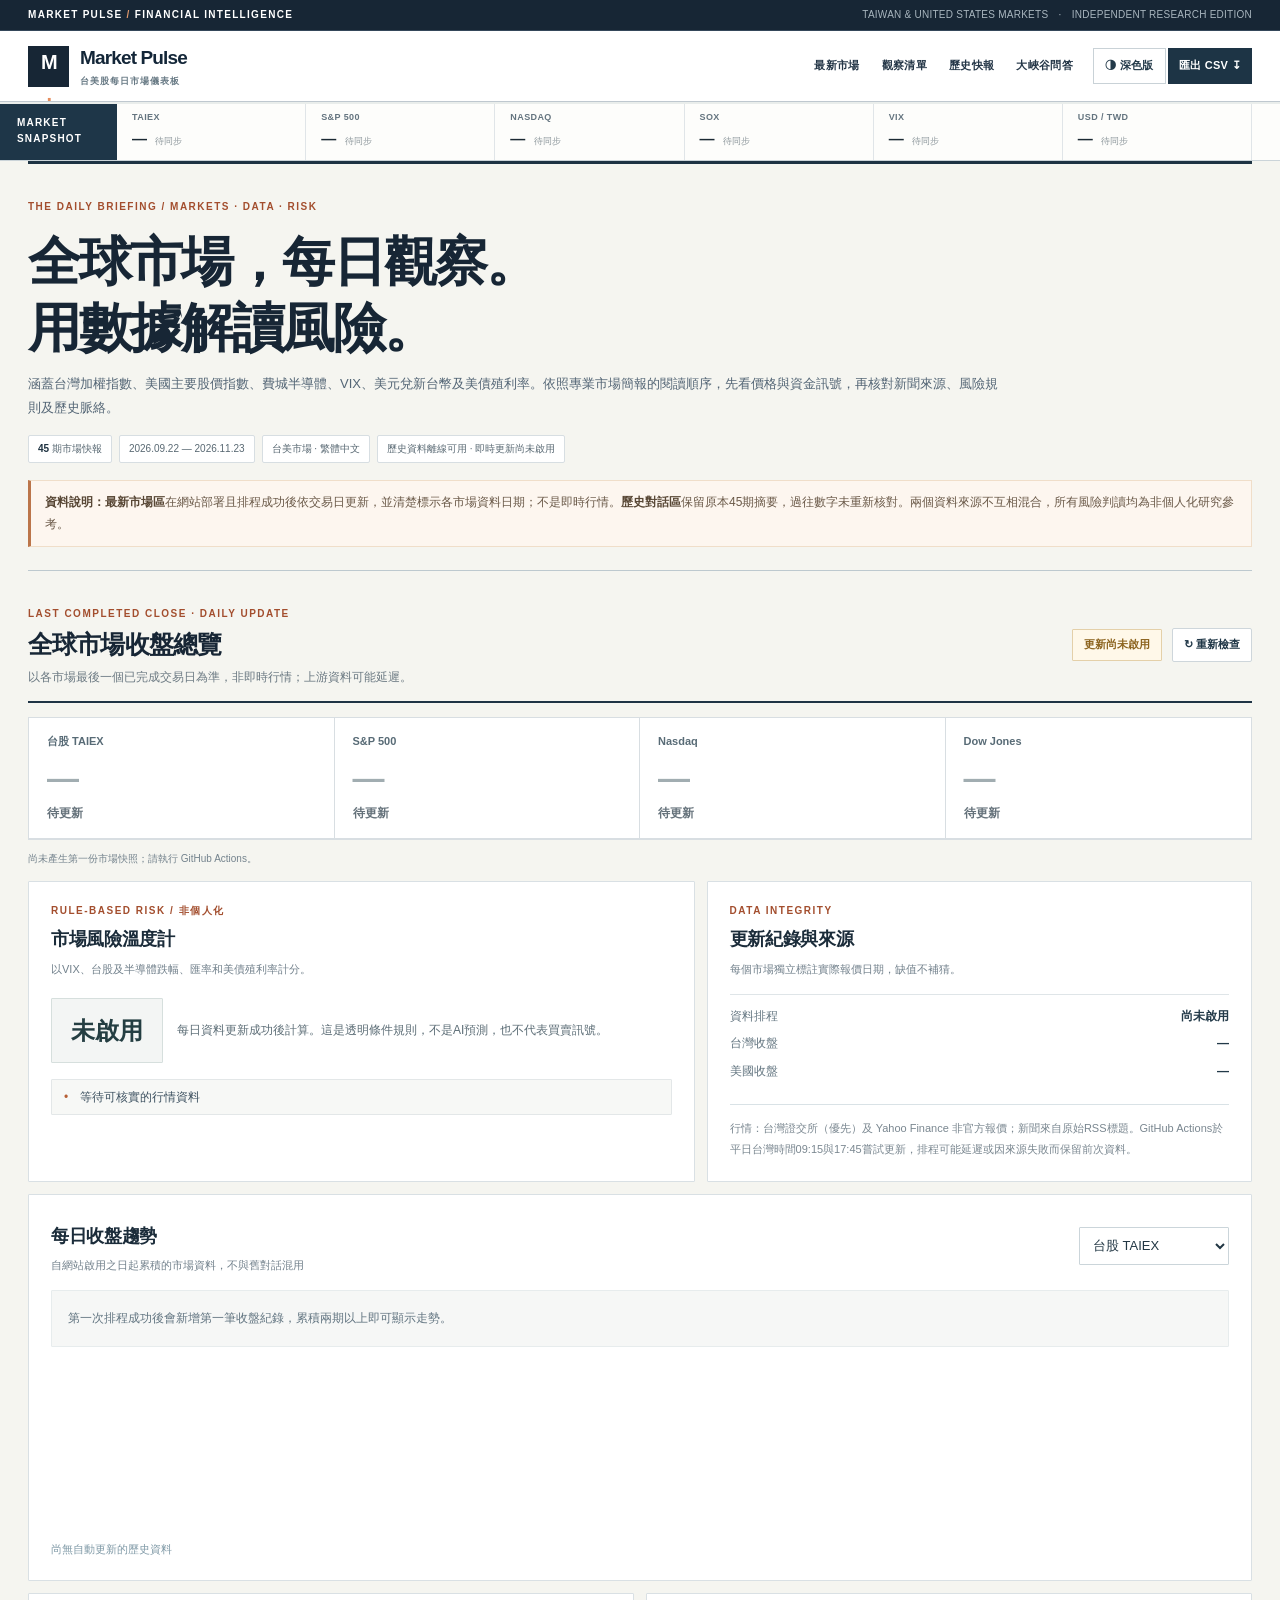
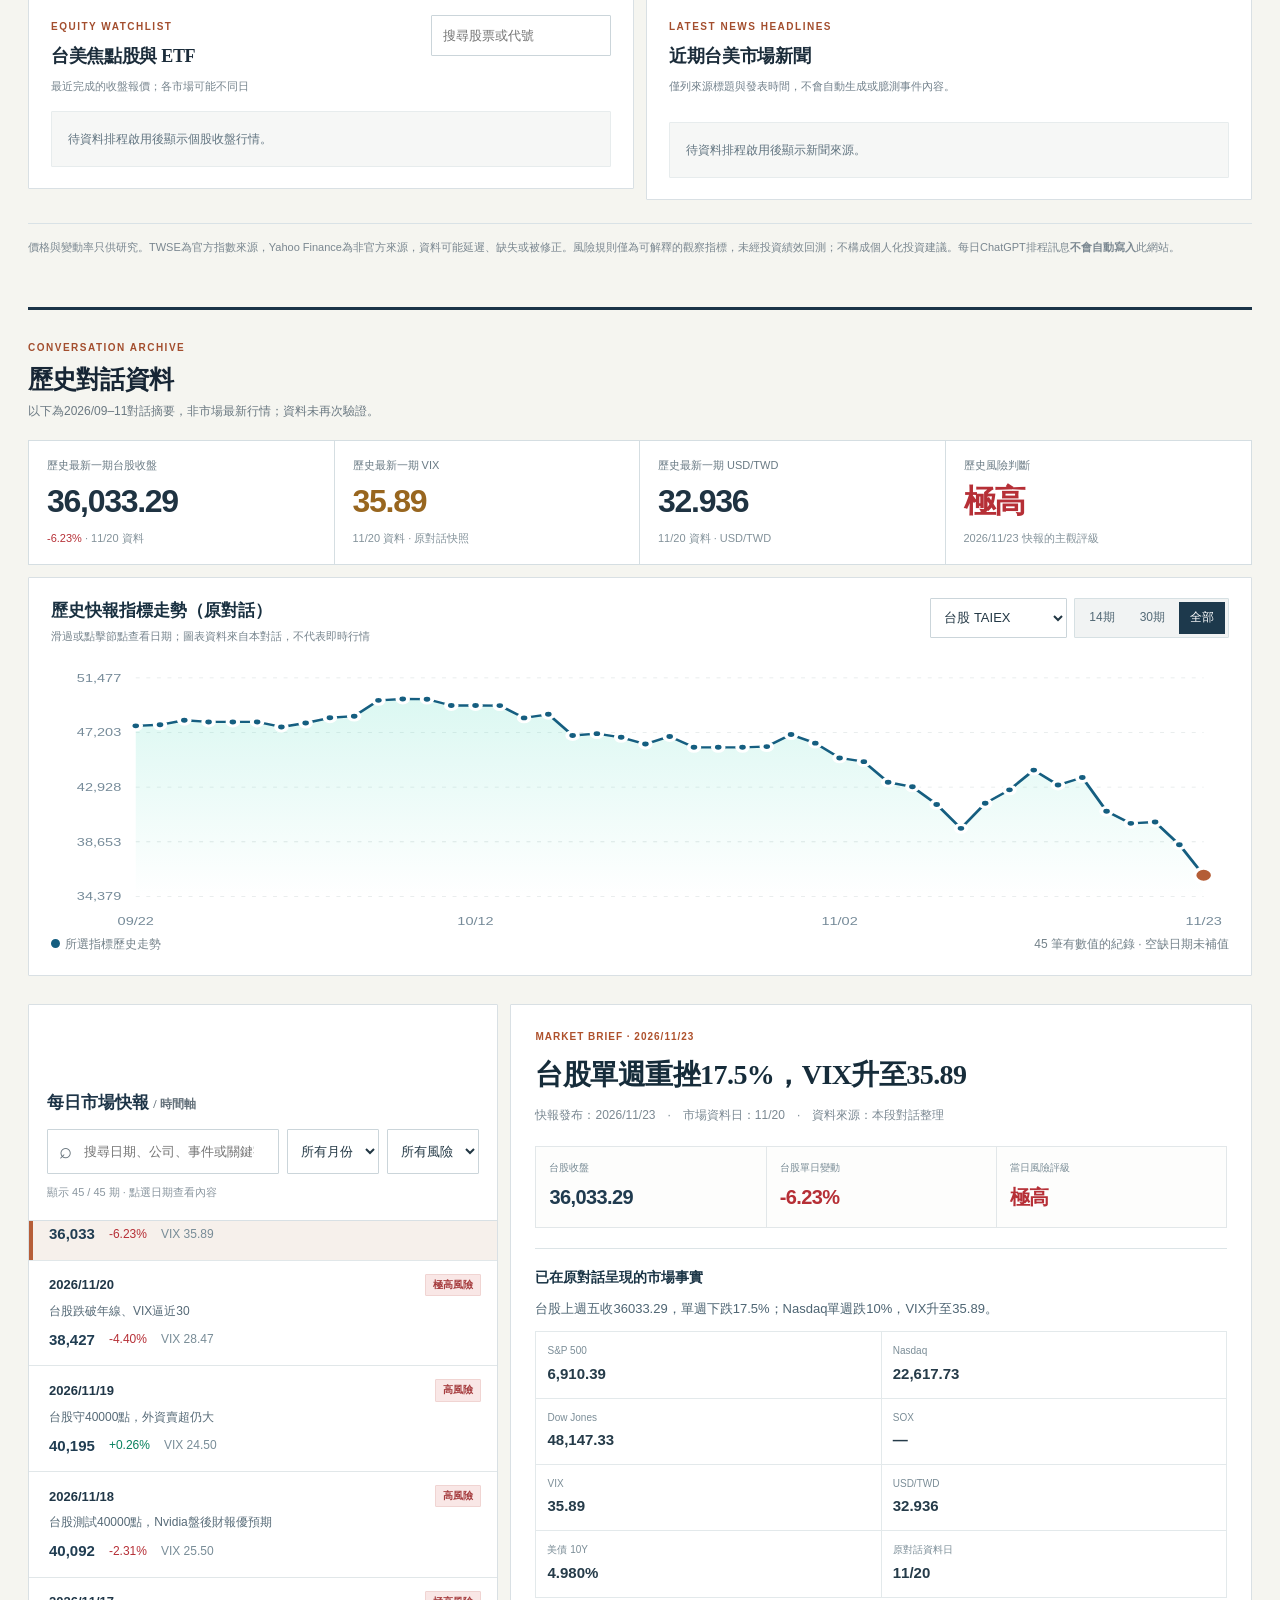
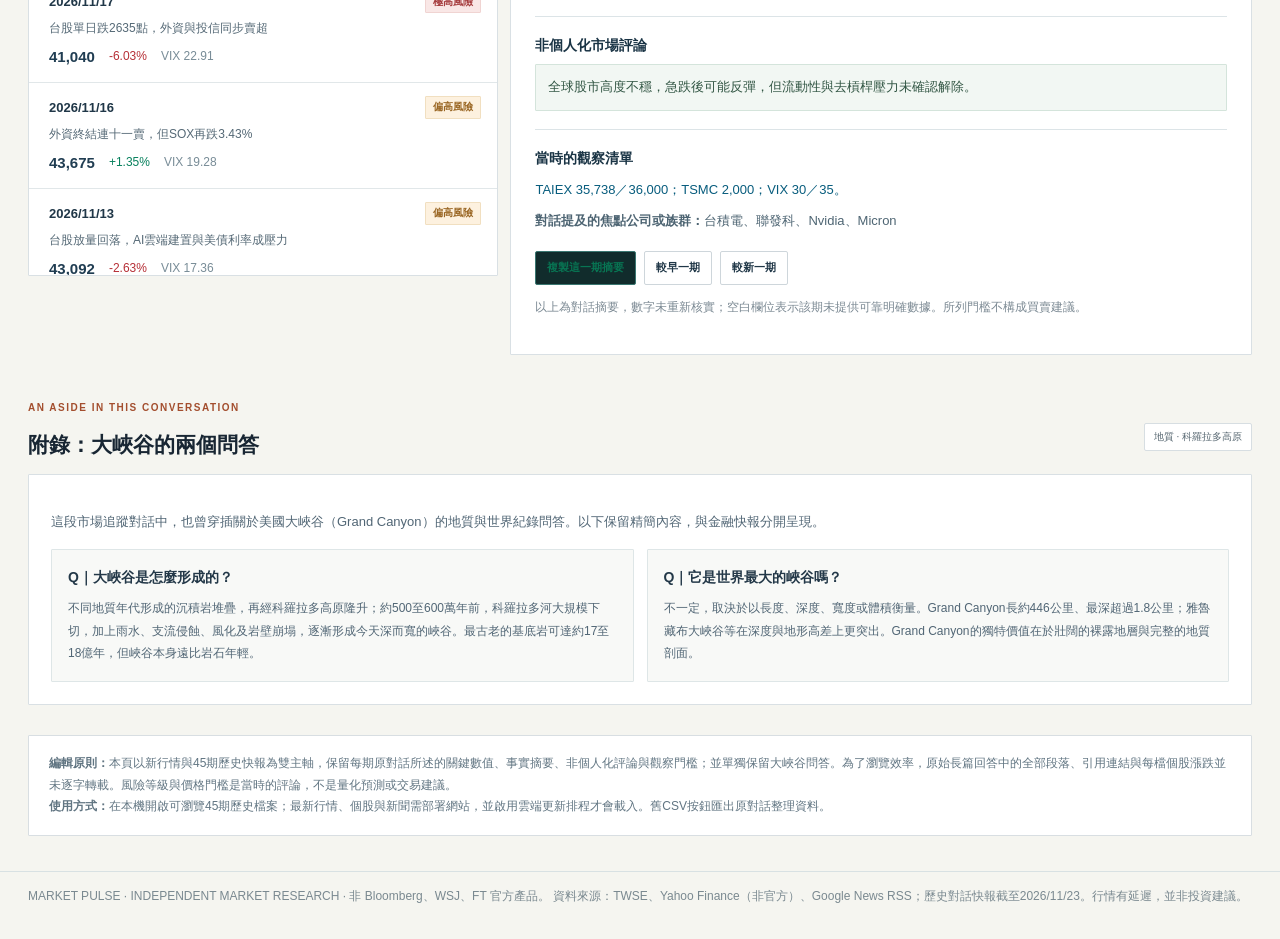
==== commit 5c730aa4: "design: deliver editorial Wall Street inspired Market Pulse redesign" ====
--- a/index.html
+++ b/index.html
@@ -3,7 +3,7 @@
 <head>
 <meta charset="utf-8">
 <meta name="viewport" content="width=device-width, initial-scale=1">
-<meta name="theme-color" content="#0b131c">
+<meta name="theme-color" content="#f5f5f0">
 <meta name="description" content="台美股收盤行情每日自動更新，含台股、美股、SOX、VIX、匯率、10年美債、個股追蹤、新聞與歷史快報。">
 <title>Market Pulse｜台美股每日市場儀表板</title>
 <style>
@@ -24,24 +24,27 @@
 @media(max-width:1000px){.live-metrics{grid-template-columns:repeat(2,minmax(0,1fr))}.livegrid{grid-template-columns:1fr 1fr}.live-newsgrid{grid-template-columns:1fr 1fr}}
 @media(max-width:720px){.live-section{padding:0 16px 36px}.live-metrics{gap:9px}.live-tile{padding:14px 12px}.live-tile .q-name{font-size:11px}.live-tile .q-val{font-size:23px}.livegrid,.live-newsgrid{grid-template-columns:1fr;gap:10px}.live-panel{padding:17px}.live-chart-card{padding:18px 14px}.livehead h2,.archive-head h2{font-size:21px}.quote-table td{padding:10px 5px}.live-chart-card .chart-note{font-size:10px}.archive-head{padding-top:26px}.risk-box{gap:10px}.risk-value{font-size:23px;padding:11px 17px}}
 </style>
+<link rel="stylesheet" href="assets/institutional.css?v=20261123-2">
 </head>
 <body>
+<div class="utilitybar"><div class="utility-inner"><strong>MARKET PULSE <span style="color:#df986c">/</span> FINANCIAL INTELLIGENCE</strong><span class="utility-right">TAIWAN &amp; UNITED STATES MARKETS　·　INDEPENDENT RESEARCH EDITION</span></div></div>
 <header class="topbar">
   <div class="topwrap">
     <a class="brand" href="#overview"><span class="logo">M<span style="color:#f7bd79">.</span></span><span>Market Pulse<small>台美股每日市場儀表板</small></span></a>
-    <div class="topactions"><a class="ghost hide-mobile" href="#live">最新市場</a><a class="ghost hide-mobile" href="#watch-panel">觀察清單</a><a class="ghost hide-mobile" href="#archive">歷史快報</a><a class="ghost hide-mobile" href="#grand">大峽谷問答</a><button id="exportBtn" class="ghost accent" title="匯出全部45期資料">匯出 CSV ↧</button></div>
+    <div class="topactions"><a class="ghost hide-mobile" href="#live">最新市場</a><a class="ghost hide-mobile" href="#watch-panel">觀察清單</a><a class="ghost hide-mobile" href="#archive">歷史快報</a><a class="ghost hide-mobile" href="#grand">大峽谷問答</a><button id="themeToggle" class="ghost" type="button" aria-label="切換淺色或深色版">◑ 深色版</button><button id="exportBtn" class="ghost accent" title="匯出全部45期資料">匯出 CSV ↧</button></div>
   </div>
 </header>
+<div class="market-ribbon" aria-label="市場最近收盤快覽"><div class="market-ribbon-inner"><div class="ribbon-label">MARKET<br>SNAPSHOT</div><div class="ribbon-scroller" id="ribbonQuotes" aria-live="polite"><div class="ribbon-quote"><div class="sym">TAIEX</div><div class="rline"><strong>—</strong></div></div></div></div></div>
 <section class="hero" id="overview">
-  <div class="eyebrow">TW × US / DAILY MARKET MONITOR</div>
-  <h1>掌握每日市場變化，<br><span>看見風險與趨勢。</span></h1>
-  <p>追蹤台股、美股主要指數、SOX、VIX、美債殖利率與新台幣匯率；將交易日最新收盤資料、原始新聞標題、規則式風險指標及過往對話快報清楚分開。</p>
+  <div class="eyebrow">THE DAILY BRIEFING / MARKETS · DATA · RISK</div>
+  <h1>全球市場，每日觀察。<br><span>用數據解讀風險。</span></h1>
+  <p>涵蓋台灣加權指數、美國主要股價指數、費城半導體、VIX、美元兌新台幣及美債殖利率。依照專業市場簡報的閱讀順序，先看價格與資金訊號，再核對新聞來源、風險規則及歷史脈絡。</p>
   <div class="meta"><span class="chip"><strong id="metaCount">45</strong> 期市場快報</span><span class="chip">2026.09.22 — 2026.11.23</span><span class="chip">台美市場 · 繁體中文</span><span class="chip" id="connectionChip">尚待啟用資料更新</span></div>
   <div class="caution"><strong>資料說明：</strong><strong>最新市場區</strong>在網站部署且排程成功後依交易日更新，並清楚標示各市場資料日期；不是即時行情。<strong>歷史對話區</strong>保留原本45期摘要，過往數字未重新核對。兩個資料來源不互相混合，所有風險判讀均為非個人化研究參考。</div>
 </section>
 
 <section class="live-section" id="live" aria-label="每日更新的市場資料">
-  <div class="livehead"><div><span class="section-kicker">LAST COMPLETED CLOSE · DAILY UPDATE</span><h2>最新市場總覽</h2><p>以各市場最後一個已完成交易日為準，非即時行情；上游資料可能延遲。</p></div><div class="statusbar"><span class="sync-pill" id="syncStatus">資料更新尚未啟用</span><button class="ghost" id="refreshLive" type="button">↻ 重新檢查</button></div></div>
+  <div class="livehead"><div><span class="section-kicker">LAST COMPLETED CLOSE · DAILY UPDATE</span><h2>全球市場收盤總覽</h2><p>以各市場最後一個已完成交易日為準，非即時行情；上游資料可能延遲。</p></div><div class="statusbar"><span class="sync-pill" id="syncStatus">資料更新尚未啟用</span><button class="ghost" id="refreshLive" type="button">↻ 重新檢查</button></div></div>
   <div class="live-metrics" id="liveMetrics" aria-live="polite">
     <div class="live-tile empty"><div class="q-name">台股 TAIEX</div><div class="q-val">—</div><div class="q-change">待更新</div></div>
     <div class="live-tile empty"><div class="q-name">S&P 500</div><div class="q-val">—</div><div class="q-change">待更新</div></div>
@@ -89,7 +92,7 @@
   </div></div>
 </section>
 <section class="appendix"><div class="note"><b>編輯原則：</b>本頁以新行情與45期歷史快報為雙主軸，保留每期原對話所述的關鍵數值、事實摘要、非個人化評論與觀察門檻；並單獨保留大峽谷問答。為了瀏覽效率，原始長篇回答中的全部段落、引用連結與每檔個股漲跌並未逐字轉載。風險等級與價格門檻是當時的評論，不是量化預測或交易建議。<br><b>使用方式：</b>在本機開啟可瀏覽45期歷史檔案；最新行情、個股與新聞需部署網站，並啟用雲端更新排程才會載入。舊CSV按鈕匯出原對話整理資料。</div></section>
-<footer class="footer">MARKET PULSE · 資料來源：TWSE、Yahoo Finance（非官方）、Google News RSS；歷史對話快報截至2026/11/23。行情有延遲，並非投資建議。</footer>
+<footer class="footer">MARKET PULSE · INDEPENDENT MARKET RESEARCH · 非 Bloomberg、WSJ、FT 官方產品。 資料來源：TWSE、Yahoo Finance（非官方）、Google News RSS；歷史對話快報截至2026/11/23。行情有延遲，並非投資建議。</footer>
 <script id="market-data" type="application/json">[
   {
     "date": "2026-09-22",
@@ -1077,5 +1080,6 @@
 refresh();
 })();
 </script>
+<script defer src="assets/editorial.js?v=20261123-2"></script>
 </body>
 </html>
--- a/assets/institutional.css
+++ b/assets/institutional.css
@@ -0,0 +1,259 @@
+/* MARKET PULSE / INSTITUTIONAL EDITION
+   Editorial market-data visual language: clean masthead, tabular quotes,
+   restrained accents and high information density. Original independent UI. */
+:root{
+  --bg:#f5f5f0;--pane:#fff;--pane2:#f8f8f5;--pane3:#f0f2f2;
+  --line:#d8dee2;--text:#182633;--sub:#64717a;--dim:#7c8990;
+  --mint:#087553;--mint2:#e5f2ec;--danger:#ba383b;
+  --warn:#97641f;--blue:#075a99;--radius:2px;
+  --shadow:none;
+  --accent:#c46235;--header:#172637;--canvas:#f5f5f0
+}
+html{scroll-padding-top:112px}
+body{
+ background:var(--bg);color:var(--text);
+ font-family:-apple-system,BlinkMacSystemFont,"Segoe UI","Noto Sans TC","PingFang TC","Microsoft JhengHei",sans-serif;
+ font-size:13px;line-height:1.63;font-feature-settings:"tnum";
+}
+a{color:var(--blue)}
+a:hover{text-decoration-color:var(--accent)}
+::selection{background:#f2dacd;color:#16202a}
+button:focus-visible,input:focus-visible,select:focus-visible,a:focus-visible{outline:2px solid #b85c31;outline-offset:2px}
+.utilitybar{background:#172635;color:#d3dbe0;border-bottom:1px solid #35475a}
+.utility-inner{max-width:1370px;margin:auto;padding:7px 28px;display:flex;align-items:center;justify-content:space-between;gap:14px;font-size:10px;font-weight:700;letter-spacing:.13em}
+.utility-inner strong{color:#fff;font-weight:800}.utility-inner .utility-right{color:#a9b6bf;font-weight:500;letter-spacing:.025em}
+.topbar{background:#fff;backdrop-filter:none;border-bottom:1px solid #bfc8cf;box-shadow:0 2px 0 #e9edeb;top:0}
+.topwrap{max-width:1370px;padding:12px 28px;min-height:66px}
+.brand{color:#132638;font-weight:810;font-size:19px;letter-spacing:-.045em;gap:11px}
+.brand small{font-size:9px;font-weight:640;letter-spacing:.115em;color:#677984;text-transform:uppercase;margin-top:0}
+.logo{background:#172635;border:none;border-radius:0;height:41px;width:41px;color:#fff;font-size:20px;font-weight:900;letter-spacing:-.08em}
+.logo span{color:#e58d5e!important}
+.topactions{gap:2px;flex-wrap:nowrap}
+.topactions .ghost{background:transparent;color:#243647;border:none;border-radius:0;font-size:11px;font-weight:680;letter-spacing:.03em;padding:8px 10px}
+.topactions .ghost:hover{background:#f1f3f1;border:none}
+.topactions .ghost.accent{background:#1d3445;color:#fff;border:1px solid #1d3445}
+.topactions .ghost.accent:hover{background:#2c4e62}
+.topactions #themeToggle{border:1px solid #c9d2d7;background:#fff;color:#233a49;font-size:11px;padding:8px 11px;margin-left:8px;white-space:nowrap}
+.market-ribbon{background:#fdfdfb;border-bottom:1px solid #cbd4d9;overflow:hidden}
+.market-ribbon-inner{max-width:1370px;padding:0 28px;display:flex;align-items:stretch;margin:auto;min-height:58px}
+.market-ribbon .ribbon-label{display:flex;align-items:center;flex:none;font-size:10px;font-weight:850;letter-spacing:.12em;color:#fff;background:#1e3648;padding:0 17px;margin-left:-28px;min-width:117px}
+.ribbon-scroller{display:flex;overflow-x:auto;scrollbar-width:none;flex:1}
+.ribbon-scroller::-webkit-scrollbar{display:none}
+.ribbon-quote{min-width:158px;flex:1;padding:8px 15px;border-right:1px solid #e0e5e8;display:grid;gap:2px;align-content:center;white-space:nowrap}
+.ribbon-quote .sym{color:#64747f;font-size:9px;font-weight:760;letter-spacing:.045em;text-transform:uppercase}
+.ribbon-quote .rline{display:flex;gap:9px;align-items:baseline}
+.ribbon-quote strong{font-family:Arial,Helvetica,sans-serif;font-size:15px;letter-spacing:-.035em;color:#1b2933;font-variant-numeric:tabular-nums}
+.ribbon-quote .mv{font-size:10px;font-weight:700}
+.ribbon-quote .date{font-size:9px;color:#8d979c}
+.hero{padding:38px 28px 26px;position:relative}
+.hero:before{content:"";position:absolute;top:0;left:28px;right:28px;height:3px;background:#1d3343}
+.hero:after{content:"";display:block;margin-top:23px;border-bottom:1px solid #bdc9cf}
+.hero .eyebrow,.eyebrow,.section-kicker{color:#a34e2e;font-size:10px;font-weight:820;letter-spacing:.15em;text-transform:uppercase}
+.hero h1{font-family:Georgia,"Noto Serif TC","Songti TC",serif;font-size:clamp(31px,4.6vw,53px);font-weight:750;letter-spacing:-.04em;line-height:1.25;color:#172635;margin:14px 0 7px}
+.hero h1 span{color:#172635}
+.hero p{color:#536575;max-width:970px;font-size:13px;line-height:1.85;margin:10px 0 15px}
+.meta{gap:7px}
+.chip{color:#596973;background:#fff;border:1px solid #d7dee2;border-radius:2px;font-size:10px;padding:5px 9px}
+.chip strong{color:#1e3241}
+.caution{background:#fdf6ef;color:#6a5948;border:1px solid #f0dec9;border-left:3px solid #bb754a;border-radius:0;padding:11px 14px;max-width:none;line-height:1.8;margin-top:17px}
+.caution strong{color:#584735}
+.live-section{padding-bottom:41px}
+.livehead{margin:5px 0 14px;padding-bottom:13px;border-bottom:2px solid #1f3445}
+.livehead h2,.archive-head h2{font-family:Georgia,"Noto Serif TC","Songti TC",serif;font-size:25px;font-weight:700;line-height:1.35;letter-spacing:-.035em;color:#172635}
+.livehead p,.archive-head p{color:#6b7982}
+.sync-pill{background:#fff8e9;color:#8c631e;border:1px solid #e4d0a9;border-radius:1px;font-weight:690}
+.sync-pill.ok{background:#e8f3ed;color:#087254;border-color:#b4d9c8}
+.sync-pill.bad{background:#fceeee;color:#a82a2d;border-color:#e9bfc1}
+.ghost{background:#fff;border:1px solid #ced6db;border-radius:2px;color:#203747;padding:7px 11px;font-weight:650;font-size:11px}
+.ghost:hover{background:#f2f4f4;border-color:#aebdc5}
+.live-metrics{gap:0;background:#d8dee2;border:1px solid #d8dee2}
+.live-tile{background:#fff;border:0;border-right:1px solid #d8dee2;border-bottom:1px solid #d8dee2;border-radius:0;padding:15px 18px}
+.live-tile:nth-child(4n){border-right:0}
+.live-tile .q-name{font-size:11px;color:#586b76;font-weight:670}
+.live-tile .q-name small{font-size:10px;color:#9ba6ac}
+.live-tile .q-val{font-size:clamp(24px,2.65vw,32px);letter-spacing:-.05em;font-weight:775;color:#1e303f;margin-top:5px}
+.live-tile .q-val a{color:#1e303f}
+.live-tile .q-change{font-size:12px;font-weight:700;margin-top:3px}
+.live-tile .q-source{color:#88949b;font-size:9px}
+.live-tile.empty .q-val{color:#a1adb1}
+.positive{color:#07805d!important}.negative{color:#b62f36!important}.warn{color:#98661f!important}
+.micro{color:#74838d;font-size:10px;margin:10px 0 13px}
+.card{background:#fff;border:1px solid #d9e0e4;border-radius:1px;box-shadow:none}
+.livegrid,.live-newsgrid{gap:12px;margin-top:12px}
+.live-panel{padding:21px 22px}
+.panel-heading{font-family:Georgia,"Noto Serif TC","Songti TC",serif;font-size:18px;font-weight:700;letter-spacing:-.018em;color:#1b2c3a;margin:6px 0}
+.subheading{color:#72818c;font-size:11px}
+.risk-box{margin-top:19px}
+.risk-value{background:#f3f5f4;border:1px solid #d6dfdd;border-radius:1px;color:#243e42;font-size:24px;padding:12px 19px}
+.risk-value.高,.risk-value.極高{color:#a72f3b;background:#fdf1f2;border-color:#ebc8cd}
+.risk-value.偏高{color:#956220;background:#fff8ed;border-color:#edd9ba}
+.risk-value.一般{color:#087553;background:#eaf6ee;border-color:#c4decf}
+.risk-explain{color:#5c6d76}
+.signals li{background:#f7f8f6;color:#3d5160;border-color:#e3e7e8;border-radius:1px}
+.signals li:before{color:#b65f35}
+.sync-detail{border-color:#dfe5e8}
+.sync-row{color:#657782}
+.sync-row b{color:#233a49}
+.live-chart-card{padding:21px 22px;margin-top:12px}
+.live-graph .grid,.graph .gridline{stroke:#e2e7e8;stroke-dasharray:3 5}
+.live-graph .axis,.graph .axistext{fill:#768b99}
+.live-graph .chartline{stroke:#155e80;stroke-width:2.4}
+.graph .plotline{stroke:#155e80;stroke-width:2.4}
+.graph .hover-point{fill:#155e80;stroke:#fff}
+.graph .current-point{fill:#b45d36;stroke:#fff}
+.graph .gridrect{fill:transparent}
+.graphlinearea{fill:#155e80;opacity:.045}
+.graphlegend{color:#74828a}
+.legendmark{background:#155e80}
+.graphTip{background:#182d3e;border-color:#182d3e;border-radius:0;color:#fff}
+.quote-table th{color:#687c86;border-color:#d4dfe4;text-transform:uppercase;font-weight:750;letter-spacing:.055em}
+.quote-table td{border-color:#e7ebec;color:#253646}
+.quote-table td a{color:#1d3c54}
+.quote-table td small{color:#8b9ca3}
+.quote-table tbody tr:hover{background:#f8f9f7}
+.search-small,.searchwrap input,.select{background:#fff;color:#223744;border:1px solid #cbd5da;border-radius:1px}
+.search-small:focus,.searchwrap input:focus,.select:focus{border-color:#1e668c}
+.newsfeed{gap:0;margin-top:11px}
+.newsitem{border:0;border-top:1px solid #dee5e8;background:#fff;color:#203241;border-radius:0;padding:12px 0}
+.newsitem:hover{background:#fafbf9;border-color:#c3d3dc}
+.newsitem h4{font-size:12px;font-weight:700;color:#203241;line-height:1.7}
+.newsitem .source{color:#8b7470;font-size:10px;font-weight:620}
+.empty-message{background:#f6f7f6;border:1px solid #e7eced;color:#617480;border-radius:1px}
+.live-fineprint{color:#7a8790;border-top:1px solid #d9e2e6;margin-top:23px;padding-top:13px}
+.live-fineprint a{color:#0c5b89}
+.archive-head{border-top:3px solid #1b3448;margin-top:8px;padding-top:26px}
+.metrics{gap:0;border:1px solid #d5dee2;background:#d5dee2}
+.metric{background:#fff;border:none;border-right:1px solid #d5dee2;border-radius:0;padding:16px 18px;min-height:109px}
+.metric:before{display:none}
+.metric:last-child{border-right:none}
+.metric .label{color:#697a84;font-size:11px}
+.metric .val{color:#1f3342;font-weight:800;font-size:clamp(24px,2.7vw,32px)}
+.metric .foot{color:#83929a}
+.chartcard{margin-top:12px}
+.section-head h2{font-family:Georgia,"Noto Serif TC","Songti TC",serif;font-size:17px;color:#193040}
+.section-head p{color:#77858e}
+.range{background:#f1f3f3;border-radius:1px;border-color:#d6e0e3}
+.range button{color:#536976;border-radius:0}
+.range button.active{background:#1d394c;color:#fff}
+.main{gap:12px}
+.toolbar{top:66px;background:#fff;border-color:#d8e0e4;padding:18px}
+.toolbar h2{font-family:Georgia,"Noto Serif TC","Songti TC",serif;font-size:17px;color:#1d3447}
+.counter{color:#8a969f}
+.timeline{scrollbar-color:#b9cbd4 transparent}
+.entry{border-bottom:1px solid #e1e7e9;padding:13px 16px 13px 20px;color:#203341}
+.entry:before{background:#b65e38;width:4px}
+.entry:hover{background:#f4f6f6}
+.entry.active{background:#f6f0eb}
+.entrydate{color:#203748;font-weight:780}
+.entrytitle{color:#556976;font-size:12px}
+.entrymini{color:#788c97}
+.entrymini strong{color:#203d52}
+.entrytag{border:1px solid #dce3e5;border-radius:1px;background:#f4f5f5;color:#596e79}
+.entrytag.r極高,.entrytag.r高{background:#f9e7e6;border-color:#f0d4d2;color:#a53c3e}
+.entrytag.r偏高,.entrytag.r中性偏高{background:#fdf1df;border-color:#f1dfc0;color:#996522}
+.entrytag.r中性{background:#e6f1eb;border-color:#d2e4da;color:#226b50}
+.detail{min-height:620px;padding:24px}
+.detaildate{color:#ae512c;font-size:10px}
+.detail h2{font-family:Georgia,"Noto Serif TC","Songti TC",serif;color:#162c3a;line-height:1.4;font-size:clamp(21px,2.25vw,28px)}
+.detailIntro{color:#7b8993}
+.detailsumm{gap:1px;background:#e2e7e9;border:1px solid #e2e7e9}
+.tile{background:#fdfdfc;border:0;border-radius:0;padding:13px}
+.tile .name{color:#788b95}
+.tile .num{color:#203b4f}
+.detailsection{border-color:#dce4e7}
+.detailsection h3{color:#1a3445;font-size:14px;font-weight:770}
+.detailsection p{color:#4e6573;line-height:1.9}
+.pnote{background:#f2f7f3!important;border:1px solid #d4e4db!important;border-radius:1px;color:#325644!important}
+.watchline{color:#075c7d!important}
+.detailsTable{border-radius:0;background:#e3e9eb;border-color:#e3e9eb}
+.dataitem{background:#fff}
+.dataitem label{color:#7b8d97}
+.dataitem strong{color:#253b49}
+.grand{background:#fff}
+.grand p{color:#516675}
+.qabox{background:#f8f9f7;border:1px solid #dee6e7;border-radius:1px}
+.qabox b{color:#233848}
+.note{background:#fff;color:#617582;border-radius:1px}
+.footer{color:#7a8990;border-top:1px solid #d8e1e3;padding-top:15px}
+.footer a{color:#1e668a}
+/* Editorial mode, optional dark contrast. Both use the same information hierarchy. */
+html[data-theme="dark"]{
+ --bg:#101923;--pane:#192632;--pane2:#1b2a36;--pane3:#243542;
+ --line:#354755;--text:#e5ebee;--sub:#a2b3bc;--dim:#8a9aa4;
+ --mint:#62c59e;--danger:#f08385;--warn:#e9bd78;--blue:#92cde8;--canvas:#101923
+}
+html[data-theme="dark"] body{background:var(--bg);color:var(--text)}
+html[data-theme="dark"] .topbar,html[data-theme="dark"] .market-ribbon,html[data-theme="dark"] .ribbon-quote,html[data-theme="dark"] .live-tile,
+html[data-theme="dark"] .card,html[data-theme="dark"] .metric,html[data-theme="dark"] .newsitem,html[data-theme="dark"] .tile,html[data-theme="dark"] .dataitem,
+html[data-theme="dark"] .toolbar,html[data-theme="dark"] .note,html[data-theme="dark"] .chip{background:#192632}
+html[data-theme="dark"] :is(.hero h1,.hero h1 span,.brand,.livehead h2,.archive-head h2,.panel-heading,.metric .val,.live-tile .q-val,.live-tile .q-val a,.section-head h2,.detail h2,.detailsection h3,.newsitem h4,.entrydate,.entrymini strong,.dataitem strong,.tile .num,.quote-table td,.quote-table td a,.ribbon-quote strong,.sync-row b){color:#ebf2f4}
+html[data-theme="dark"] :is(.hero p,.livehead p,.archive-head p,.entrytitle,.detailsection p,.subheading,.newsitem .source,.grand p){color:#acbdc6}
+html[data-theme="dark"] :is(.topactions .ghost,.topactions #themeToggle,.ghost,.select,.search-small,.searchwrap input){color:#ebf2f4;background:#213240;border-color:#435462}
+html[data-theme="dark"] .topactions .ghost:hover{background:#304653}
+html[data-theme="dark"] .topactions .ghost.accent{background:#384f5d}
+html[data-theme="dark"] :is(.live-metrics,.metrics,.detailsumm,.detailsTable){background:#344956;border-color:#344956}
+html[data-theme="dark"] .live-tile,html[data-theme="dark"] .metric,html[data-theme="dark"] .ribbon-quote{border-color:#374b56}
+html[data-theme="dark"] :is(.entry:hover,.quote-table tbody tr:hover){background:#253845}
+html[data-theme="dark"] .entry.active{background:#35414b}
+html[data-theme="dark"] :is(.risk-value,.signals li,.qabox,.empty-message){background:#223541;color:#d8e5e9;border-color:#3f5260}
+html[data-theme="dark"] .caution{background:#343127;border-color:#584e3d;color:#ecdbbf}
+html[data-theme="dark"] .caution strong{color:#f6d4a6}
+html[data-theme="dark"] .risk-value.高,html[data-theme="dark"] .risk-value.極高{color:#ffadb2;background:#3d2932}
+html[data-theme="dark"] .risk-value.偏高{color:#f3d19b;background:#3b3229}
+html[data-theme="dark"] .risk-value.一般{color:#92e7c2;background:#253f36}
+html[data-theme="dark"] .live-graph .grid,html[data-theme="dark"] .graph .gridline{stroke:#344b57}
+html[data-theme="dark"] .live-graph .chartline,html[data-theme="dark"] .graph .plotline{stroke:#9fcee5}
+html[data-theme="dark"] .live-graph .axis,html[data-theme="dark"] .graph .axistext{fill:#96aebc}
+html[data-theme="dark"] .graph .hover-point{fill:#9fcee5;stroke:#1a2933}
+html[data-theme="dark"] .positive{color:#75dba6!important}
+html[data-theme="dark"] .negative{color:#ff8d92!important}
+html[data-theme="dark"] .warn{color:#ecc57e!important}
+@media(max-width:1100px){
+ .topactions .hide-mobile:nth-child(4){display:none}
+ .ribbon-quote{min-width:145px}
+}
+@media(max-width:900px){
+ .topactions .hide-mobile{display:none}
+ .topwrap{min-height:60px}
+ .topactions{margin-left:auto}
+ .toolbar{top:0}
+}
+@media(max-width:720px){
+ .utility-inner{padding:6px 16px;font-size:9px;letter-spacing:.07em}
+ .utility-inner .utility-right{display:none}
+ .topwrap{padding:9px 16px;min-height:58px}
+ .brand{font-size:15px;gap:8px}
+ .logo{width:35px;height:35px;font-size:18px}
+ .brand small{font-size:8px}
+ .market-ribbon-inner{padding:0 0 0 16px;min-height:55px}
+ .market-ribbon .ribbon-label{margin-left:-16px;min-width:79px;padding:0 11px;font-size:9px}
+ .ribbon-quote{min-width:138px;padding:8px 12px}
+ .hero{padding:26px 16px 20px}
+ .hero:before{left:16px;right:16px}
+ .hero h1{font-size:32px}
+ .live-section{padding:0 16px 35px}
+ .dashboard,.main,.appendix,.footer{padding-left:16px;padding-right:16px}
+ .live-metrics{display:grid;grid-template-columns:repeat(2,minmax(0,1fr))}
+ .live-tile:nth-child(2n){border-right:0}
+ .live-tile:nth-child(2n+1){border-right:1px solid var(--line)}
+ .live-tile{padding:12px 13px}
+ .live-tile .q-val{font-size:22px}
+ .livegrid,.live-newsgrid{grid-template-columns:1fr}
+ .metrics{grid-template-columns:repeat(2,minmax(0,1fr))}
+ .metric{border-bottom:1px solid var(--line)}
+ .metric:nth-child(2n){border-right:0}
+ .topactions #exportBtn{display:none}
+ .topactions #themeToggle{margin-left:0;font-size:10px;padding:7px 9px}
+ .livehead h2,.archive-head h2{font-size:22px}
+ .section-head h2{font-size:16px}
+ .detail{padding:19px 16px}
+ .main{grid-template-columns:1fr}
+ .timeline{max-height:400px}
+}
+@media(max-width:360px){
+ .market-ribbon .ribbon-label{display:none}
+ .brand{font-size:14px}
+ .ribbon-quote{min-width:128px}
+}
+@media(prefers-reduced-motion:reduce){*{animation:none!important;scroll-behavior:auto!important;transition:none!important}}
+@media print{.utilitybar,.market-ribbon,#themeToggle{display:none!important}:root{--bg:#fff;--text:#172637;--pane:#fff}}
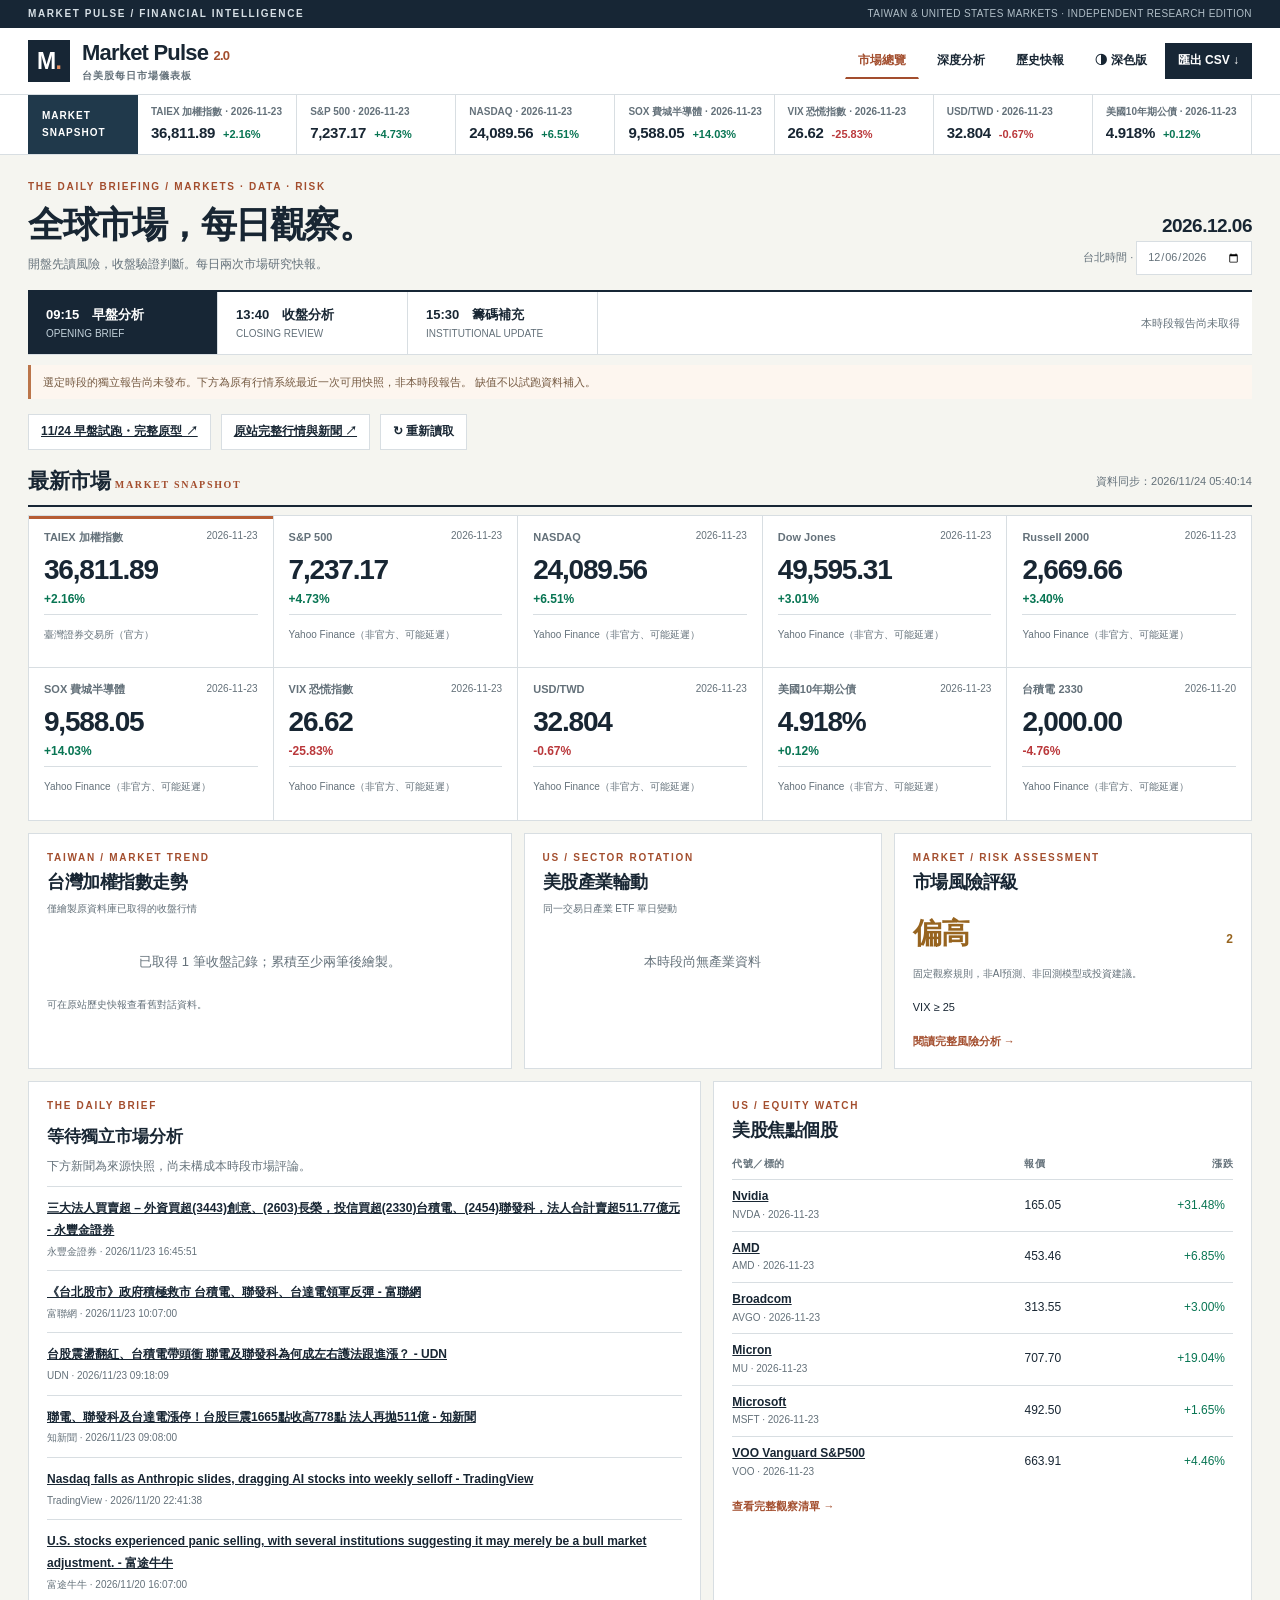
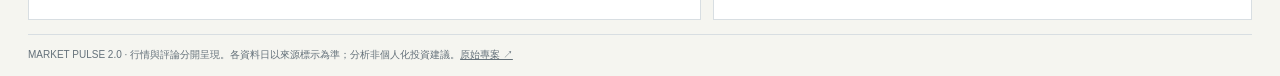
==== commit 1deb51b7: "Deploy Market Pulse 2.0 with session-aware dashboard and retained legacy data" ====
--- a/index.html
+++ b/index.html
@@ -1,1085 +1,52 @@
-<!doctype html>
-<html lang="zh-Hant-TW">
-<head>
-<meta charset="utf-8">
-<meta name="viewport" content="width=device-width, initial-scale=1">
-<meta name="theme-color" content="#f5f5f0">
-<meta name="description" content="台美股收盤行情每日自動更新，含台股、美股、SOX、VIX、匯率、10年美債、個股追蹤、新聞與歷史快報。">
-<title>Market Pulse｜台美股每日市場儀表板</title>
-<style>
-:root{--bg:#0b131c;--pane:#111e29;--pane2:#162633;--pane3:#1a2d3b;--line:#273b48;--text:#eff6f7;--sub:#92a7b5;--dim:#718894;--mint:#66e5c3;--mint2:#1d7f71;--danger:#fa8792;--warn:#f7c37b;--blue:#8dbbff;--radius:18px;--shadow:0 10px 34px rgba(0,0,0,.12)}
-*{box-sizing:border-box}html{scroll-behavior:smooth}body{margin:0;background:var(--bg);color:var(--text);font-family:Inter,-apple-system,BlinkMacSystemFont,"Noto Sans TC","Microsoft JhengHei",sans-serif;line-height:1.6;font-size:14px}button,input,select{font:inherit}button{cursor:pointer}a{color:inherit}button:focus-visible,input:focus-visible,select:focus-visible{outline:2px solid var(--mint);outline-offset:2px}::selection{background:var(--mint2)}
-.topbar{border-bottom:1px solid var(--line);background:#0c1720dd;backdrop-filter:blur(14px);position:sticky;top:0;z-index:30}.topwrap{max-width:1370px;padding:14px 28px;margin:auto;display:flex;align-items:center;justify-content:space-between;gap:18px}.brand{display:flex;align-items:center;gap:12px;text-decoration:none;font-size:15px;font-weight:760;letter-spacing:.01em}.logo{display:grid;place-items:center;border:1px solid #438a85;border-radius:12px;height:38px;width:38px;color:var(--mint);background:#132e35;font-weight:800;font-size:17px}.brand small{display:block;color:var(--sub);font-size:10px;font-weight:500;letter-spacing:.1em;text-transform:uppercase}.topactions{display:flex;gap:8px;align-items:center;flex-wrap:wrap}.ghost{border:1px solid var(--line);color:var(--text);border-radius:10px;padding:9px 13px;background:#152631;text-decoration:none;white-space:nowrap}.ghost:hover{background:#203748;border-color:#486473}.ghost.accent{color:var(--mint);border-color:#3a7771;background:#112c2c}.ghost svg{vertical-align:middle; margin-right:4px}
-.hero{max-width:1370px;margin:auto;padding:40px 28px 28px}.eyebrow{color:var(--mint);font-size:11px;letter-spacing:.16em;font-weight:750;text-transform:uppercase}.hero h1{font-size:clamp(30px,4vw,49px);line-height:1.15;letter-spacing:-.045em;margin:12px 0;font-weight:790}.hero h1 span{color:var(--mint)}.hero p{color:#b2c2cb;max-width:760px;font-size:15px;margin:12px 0 20px}.meta{display:flex;flex-wrap:wrap;gap:10px}.chip{font-size:12px;border:1px solid var(--line);border-radius:30px;padding:5px 11px;color:var(--sub);background:#10202c}.chip strong{color:var(--text)}.caution{border-left:3px solid var(--warn);background:#29281f;border-radius:0 9px 9px 0;padding:10px 13px;margin-top:22px;color:#e5d7bb;font-size:12px;max-width:1100px}
-.dashboard{max-width:1370px;margin:auto;padding:0 28px 28px}.metrics{display:grid;grid-template-columns:repeat(4,minmax(0,1fr));gap:13px}.metric{background:linear-gradient(150deg,#152633,#101d27);border:1px solid var(--line);border-radius:16px;padding:18px;min-height:126px;position:relative;overflow:hidden}.metric:before{position:absolute;content:"";right:-30px;top:-50px;width:110px;height:110px;background:#2d5452;filter:blur(45px);opacity:.2}.metric .label{font-size:12px;color:var(--sub)}.metric .val{font-size:clamp(24px,2.7vw,33px);font-weight:760;letter-spacing:-.04em;margin-top:7px;line-height:1.2;font-variant-numeric:tabular-nums}.metric .foot{font-size:11px;color:var(--sub);margin-top:10px}.positive{color:var(--mint)!important}.negative{color:var(--danger)!important}.warn{color:var(--warn)!important}.card{border:1px solid var(--line);border-radius:var(--radius);background:var(--pane);box-shadow:var(--shadow)}.chartcard{margin-top:14px;padding:20px 22px}.section-head{display:flex;align-items:start;justify-content:space-between;flex-wrap:wrap;gap:10px}.section-head h2{font-size:16px;line-height:1.5;margin:0;font-weight:710}.section-head p{font-size:11px;color:var(--sub);margin:4px 0 0}.chartcontrols{display:flex;gap:7px;flex-wrap:wrap}.select{background:var(--pane2);color:var(--text);border:1px solid var(--line);border-radius:10px;padding:7px 9px;min-height:38px}.range{background:var(--pane2);padding:3px;border-radius:10px;border:1px solid var(--line);display:flex;gap:3px}.range button{border:none;background:transparent;color:var(--sub);padding:6px 11px;border-radius:7px;font-size:12px}.range button.active{background:#2a4350;color:#eef9f9}.graph{height:275px;margin:15px -5px 0;position:relative}.graph svg{display:block;width:100%;height:100%;overflow:visible}.graph .gridline{stroke:#2a3e4a;stroke-dasharray:3 5;stroke-width:.8}.graph .axistext{fill:#8299a6;font-size:11px}.graph .plotline{fill:none;stroke:var(--mint);stroke-width:3;stroke-linecap:round;stroke-linejoin:round}.graph .hover-point{fill:var(--mint);stroke:var(--bg);stroke-width:3;cursor:pointer}.graph .current-point{fill:var(--warn);stroke:var(--bg);stroke-width:3}.graph .gridrect{fill:transparent;cursor:crosshair}.graphlegend{font-size:12px;color:var(--sub);display:flex;gap:12px;flex-wrap:wrap;justify-content:space-between}.legendmark{display:inline-block;width:9px;height:9px;border-radius:50%;background:var(--mint);margin-right:5px}.graphTip{position:absolute;top:12px;right:12px;pointer-events:none;background:#182c38ee;border:1px solid #4a6a72;padding:8px 10px;border-radius:9px;color:#fff;font-size:12px;display:none;z-index:2;max-width:180px}
-.main{max-width:1370px;padding:0 28px 40px;margin:auto;display:grid;grid-template-columns:minmax(320px,.92fr) minmax(420px,1.45fr);gap:15px;align-items:start}.listcard{overflow:hidden}.toolbar{padding:20px;border-bottom:1px solid var(--line);position:sticky;top:67px;background:var(--pane);z-index:9}.toolbar h2{font-size:17px;margin:0 0 12px}.toolbar .inputs{display:flex;gap:8px;flex-wrap:wrap}.searchwrap{flex:1;min-width:180px;position:relative}.searchwrap input{padding:11px 11px 11px 36px;background:#0b1924;border:1px solid #334955;color:var(--text);border-radius:10px;outline:none;width:100%}.searchwrap:before{content:'⌕';position:absolute;top:4px;left:12px;color:var(--sub);font-size:22px}.counter{margin:10px 0 0;color:var(--dim);font-size:11px}.timeline{max-height:720px;overflow-y:auto;scrollbar-color:#365161 transparent;scrollbar-width:thin}.entry{border:0;border-bottom:1px solid #233540;background:none;text-align:left;color:inherit;display:block;width:100%;padding:15px 18px 15px 24px;position:relative;transition:background .18s}.entry:before{position:absolute;content:"";left:0;top:0;bottom:0;width:3px;opacity:0;background:var(--mint)}.entry:hover{background:#192c39}.entry.active{background:#1c333d}.entry.active:before{opacity:1}.entrytop{display:flex;align-items:center;justify-content:space-between;gap:12px}.entrydate{color:#d9e7ed;font-weight:720;font-size:13px;font-variant-numeric:tabular-nums}.entrytag{border-radius:6px;padding:2px 7px;font-size:10px;font-weight:700;background:#31414b;color:#c8d6df;white-space:nowrap}.entrytag.r極高{background:#642c36;color:#ffb4b9}.entrytag.r高{background:#53363a;color:#ffbec4}.entrytag.r偏高,.entrytag.r中性偏高{background:#55452e;color:#ffe1ac}.entrytag.r中性{background:#244b43;color:#a8f3d6}.entrytitle{display:block;margin-top:6px;font-size:12px;color:#b3c9d2;line-height:1.5}.entrymini{display:flex;gap:14px;margin-top:8px;align-items:center;font-variant-numeric:tabular-nums;font-size:12px;color:#9ab2be;flex-wrap:wrap}.entrymini strong{color:#eef8f9;font-size:15px}.empty{padding:25px;color:var(--sub);font-size:13px}.detail{padding:26px;min-height:630px;scroll-margin-top:95px}.detaildate{font-size:12px;letter-spacing:.1em;color:var(--mint);font-weight:730}.detail h2{font-size:clamp(20px,2.2vw,26px);line-height:1.4;margin:10px 0 12px;letter-spacing:-.02em}.detailIntro{color:var(--sub);font-size:12px}.detailsumm{display:grid;grid-template-columns:repeat(3,minmax(0,1fr));gap:8px;margin:20px 0}.tile{background:#0e1b26;border:1px solid #253a46;border-radius:12px;padding:12px}.tile .name{font-size:10px;color:var(--sub)}.tile .num{font-size:20px;letter-spacing:-.03em;font-variant-numeric:tabular-nums;font-weight:730;margin-top:5px;white-space:nowrap}.detailsection{border-top:1px solid var(--line);padding-top:17px;margin-top:18px}.detailsection h3{margin:0 0 8px;font-size:14px;color:#fff}.detailsection p{font-size:13px;line-height:1.9;color:#bfd0d7;margin:6px 0}.pnote{background:#253228;border:1px solid #3a5a45;border-radius:10px;padding:10px 12px;color:#d7e9da!important}.watchline{color:var(--mint)!important}.detailsTable{display:grid;grid-template-columns:repeat(2,minmax(0,1fr));gap:1px;background:#253847;border:1px solid #253847;border-radius:12px;overflow:hidden;margin-top:10px}.dataitem{background:#14232f;padding:11px}.dataitem label{display:block;color:var(--sub);font-size:10px}.dataitem strong{display:block;font-size:15px;font-variant-numeric:tabular-nums;line-height:1.8;font-weight:650}.detailactions{display:flex;gap:8px;margin-top:18px;flex-wrap:wrap}.footer{max-width:1370px;margin:0 auto;padding:4px 28px 32px;color:var(--dim);font-size:12px}.footer a{color:var(--mint)}
-.appendix{max-width:1370px;margin:5px auto 30px;padding:0 28px}.appendix-head{display:flex;justify-content:space-between;gap:10px;align-items:center;flex-wrap:wrap}.appendix h2{font-size:21px;margin:12px 0}.grand{padding:22px;background:linear-gradient(140deg,#2c312b,#13242e 65%)}.grand p{color:#c9d5d6;line-height:1.9}.grand .qa{display:grid;grid-template-columns:1fr 1fr;gap:13px;margin-top:14px}.qabox{border:1px solid #405158;border-radius:13px;background:#0b1920ad;padding:16px}.qabox b{font-size:14px}.qabox p{font-size:12px;margin:8px 0 0}.note{padding:17px 20px;border:1px solid var(--line);border-radius:14px;background:var(--pane);margin:12px auto 35px;font-size:12px;color:var(--sub);line-height:1.8}.navhint{font-size:12px;color:var(--sub)}
-@media(max-width:900px){.main{grid-template-columns:1fr}.timeline{max-height:400px}.toolbar{position:static}.detail{min-height:unset}.metrics{grid-template-columns:repeat(2,minmax(0,1fr))}.grand .qa{grid-template-columns:1fr}}
-@media(max-width:560px){.hero{padding:29px 16px 23px}.dashboard,.main,.appendix,.footer{padding-left:16px;padding-right:16px}.topwrap{padding:10px 16px}.brand{font-size:13px}.brand small{font-size:9px}.topactions .hide-mobile{display:none}.hero h1{font-size:32px}.hero p{font-size:13px}.meta{gap:6px}.chip{font-size:10px}.metric{padding:14px;min-height:115px}.metric .val{font-size:25px}.chartcard{padding:17px 12px}.graph{height:230px;margin:10px -5px 0}.chartcontrols{width:100%}.detailsumm{grid-template-columns:repeat(3,minmax(0,1fr));gap:5px}.tile{padding:9px 7px}.tile .num{font-size:17px}.tile .name{font-size:9px}.detail{padding:20px 17px}.entry{padding:12px 14px 12px 18px}.footer{padding-bottom:28px}.topactions .ghost{padding:7px 9px;font-size:11px}.graphlegend{font-size:10px}}
-@media print{.topbar,.topactions,.toolbar,.chartcontrols,.detailactions,.caution,.graphTip{display:none!important}.main{display:block}.listcard{display:none}.detail{border:none;min-height:0}.metrics{grid-template-columns:repeat(4,1fr)}body{background:white;color:#17222b}.card,.metric,.tile,.dataitem{background:white;color:#17222b;border:1px solid #ddd;box-shadow:none}.detailsection p{color:#25303a}.hero p{color:#333}.appendix{break-before:page}}
-</style>
-
-<style id="live-css">
-.live-section{max-width:1370px;margin:0 auto;padding:0 28px 48px;scroll-margin-top:85px}.livehead{display:flex;align-items:center;justify-content:space-between;gap:14px;flex-wrap:wrap;margin:10px 0 17px}.section-kicker{color:var(--mint);letter-spacing:.13em;font-size:11px;font-weight:760}.livehead h2,.archive-head h2{font-size:24px;line-height:1.3;margin:5px 0 6px;letter-spacing:-.025em}.livehead p,.archive-head p{font-size:12px;color:var(--sub);margin:0}.statusbar{display:flex;align-items:center;gap:10px;flex-wrap:wrap}.sync-pill{font-size:11px;border:1px solid #6f5740;background:#2d2b23;color:#f4cb89;border-radius:30px;padding:6px 11px}.sync-pill.ok{color:#8af1d2;border-color:#366b63;background:#18362f}.sync-pill.bad{color:#ffabb5;border-color:#79515b;background:#39252c}.live-metrics{display:grid;grid-template-columns:repeat(4,minmax(0,1fr));gap:12px}.live-tile{border:1px solid var(--line);border-radius:15px;background:linear-gradient(155deg,#162a36,#101e29);padding:17px 18px;min-width:0}.live-tile .q-name{font-size:12px;color:#a9bfcb;display:flex;align-items:center;justify-content:space-between;gap:8px}.live-tile .q-name small{font-size:10px;color:#708c99}.live-tile .q-val{font-size:clamp(21px,2.6vw,30px);font-weight:760;letter-spacing:-.04em;font-variant-numeric:tabular-nums;line-height:1.4;margin-top:8px;white-space:nowrap}.live-tile .q-change{font-size:12px;margin-top:4px;min-height:17px}.live-tile .q-source{font-size:10px;color:#758d9b;margin-top:9px;min-height:16px}.live-tile.empty .q-val{color:#526c7c}.micro{font-size:11px;color:var(--sub);margin:10px 0 0;line-height:1.8}.livegrid{display:grid;grid-template-columns:1.1fr .9fr;gap:14px;margin-top:14px}.live-panel{padding:21px 23px}.panel-heading{font-size:16px;font-weight:710;margin:0 0 5px}.subheading{font-size:12px;color:var(--sub);margin:0}.risk-box{display:flex;align-items:center;gap:14px;margin-top:18px}.risk-value{border-radius:12px;background:#242e30;border:1px solid #38505a;font-size:25px;font-weight:780;padding:15px 23px;white-space:nowrap}.risk-value.高,.risk-value.極高{color:#ffb0b9;background:#3b2630;border-color:#6d3e48}.risk-value.偏高{color:#fbd49a;background:#3a3127;border-color:#69583b}.risk-value.一般{color:var(--mint);background:#183a34;border-color:#32685c}.risk-explain{font-size:12px;color:var(--sub);line-height:1.9}.signals{list-style:none;padding:0;margin:16px 0 0;display:grid;gap:8px}.signals li{font-size:12px;line-height:1.7;padding:7px 10px 7px 28px;background:#152632;border-radius:8px;border:1px solid #29404e;position:relative}.signals li:before{content:'•';position:absolute;left:12px;color:var(--mint)}.sync-detail{border-top:1px solid var(--line);margin-top:15px;padding-top:12px;display:grid;gap:8px}.sync-row{display:flex;justify-content:space-between;gap:10px;font-size:12px;color:#9eb4c0}.sync-row b{color:#deedf0;font-weight:600}.live-chart-card{margin-top:14px;padding:20px 22px}.lc-head{display:flex;align-items:center;justify-content:space-between;gap:10px;flex-wrap:wrap}.lc-head select{min-width:150px}.live-graph{height:245px;margin-top:12px;position:relative}.live-graph svg{display:block;height:100%;width:100%;overflow:visible}.live-graph .axis{font-size:11px;fill:#7e98a5}.live-graph .grid{stroke:#2a4050;stroke-dasharray:3 6;stroke-width:.75}.live-graph .chartline{stroke:#67e2c3;stroke-width:2.8;fill:none}.graphlinearea{fill:#66e5c3;opacity:.06}.live-newsgrid{display:grid;grid-template-columns:1fr 1fr;gap:14px;margin-top:14px;align-items:start}.search-small{border-radius:9px;border:1px solid #314a59;padding:9px 11px;background:#0d1d28;color:#e5eff2;width:180px;max-width:100%}.quote-table{width:100%;border-collapse:collapse;margin-top:15px;table-layout:fixed}.quote-table th{font-size:10px;color:#819aa8;text-align:left;font-weight:600;padding:9px 8px;border-bottom:1px solid #304652}.quote-table td{font-size:12px;color:#d9e8ec;border-bottom:1px solid #233a48;padding:11px 8px}.quote-table th:nth-child(2),.quote-table td:nth-child(2),.quote-table th:nth-child(3),.quote-table td:nth-child(3){text-align:right}.quote-table td a{color:#e4f4f3;text-decoration:none;font-weight:600}.quote-table td small{display:block;color:#77919e;font-size:10px}.quote-table tr:last-child td{border-bottom:none}.newsfeed{margin-top:14px;display:grid;gap:7px}.newsitem{border:1px solid #273c48;border-radius:11px;padding:12px 13px;display:block;color:inherit;text-decoration:none;background:#12222d}.newsitem:hover{border-color:#4c7e80;background:#1a303c}.newsitem h4{margin:0 0 7px;font-size:12px;font-weight:640;line-height:1.65}.newsitem .source{font-size:10px;color:#92adb8}.empty-message{color:#90a8b5;background:#142632;border-radius:10px;padding:16px;font-size:12px;line-height:1.9;margin-top:15px}.archive-head{padding:34px 0 18px;scroll-margin-top:85px}.live-fineprint{font-size:11px;color:#92aabb;line-height:1.9;margin:17px 0 0}.live-fineprint a{color:#9eead2}.live-chart-card .chart-note{font-size:11px;color:#7f99a6;margin:6px 0 0}.live-tile a{text-decoration:none}.live-tile a:hover{text-decoration:underline}.live-latest-link{font-size:11px;color:#a7e8d6;text-decoration:none}.live-latest-link:hover{text-decoration:underline}
-@media(max-width:1000px){.live-metrics{grid-template-columns:repeat(2,minmax(0,1fr))}.livegrid{grid-template-columns:1fr 1fr}.live-newsgrid{grid-template-columns:1fr 1fr}}
-@media(max-width:720px){.live-section{padding:0 16px 36px}.live-metrics{gap:9px}.live-tile{padding:14px 12px}.live-tile .q-name{font-size:11px}.live-tile .q-val{font-size:23px}.livegrid,.live-newsgrid{grid-template-columns:1fr;gap:10px}.live-panel{padding:17px}.live-chart-card{padding:18px 14px}.livehead h2,.archive-head h2{font-size:21px}.quote-table td{padding:10px 5px}.live-chart-card .chart-note{font-size:10px}.archive-head{padding-top:26px}.risk-box{gap:10px}.risk-value{font-size:23px;padding:11px 17px}}
-</style>
-<link rel="stylesheet" href="assets/institutional.css?v=20261123-2">
-</head>
-<body>
-<div class="utilitybar"><div class="utility-inner"><strong>MARKET PULSE <span style="color:#df986c">/</span> FINANCIAL INTELLIGENCE</strong><span class="utility-right">TAIWAN &amp; UNITED STATES MARKETS　·　INDEPENDENT RESEARCH EDITION</span></div></div>
-<header class="topbar">
-  <div class="topwrap">
-    <a class="brand" href="#overview"><span class="logo">M<span style="color:#f7bd79">.</span></span><span>Market Pulse<small>台美股每日市場儀表板</small></span></a>
-    <div class="topactions"><a class="ghost hide-mobile" href="#live">最新市場</a><a class="ghost hide-mobile" href="#watch-panel">觀察清單</a><a class="ghost hide-mobile" href="#archive">歷史快報</a><a class="ghost hide-mobile" href="#grand">大峽谷問答</a><button id="themeToggle" class="ghost" type="button" aria-label="切換淺色或深色版">◑ 深色版</button><button id="exportBtn" class="ghost accent" title="匯出全部45期資料">匯出 CSV ↧</button></div>
-  </div>
-</header>
-<div class="market-ribbon" aria-label="市場最近收盤快覽"><div class="market-ribbon-inner"><div class="ribbon-label">MARKET<br>SNAPSHOT</div><div class="ribbon-scroller" id="ribbonQuotes" aria-live="polite"><div class="ribbon-quote"><div class="sym">TAIEX</div><div class="rline"><strong>—</strong></div></div></div></div></div>
-<section class="hero" id="overview">
-  <div class="eyebrow">THE DAILY BRIEFING / MARKETS · DATA · RISK</div>
-  <h1>全球市場，每日觀察。<br><span>用數據解讀風險。</span></h1>
-  <p>涵蓋台灣加權指數、美國主要股價指數、費城半導體、VIX、美元兌新台幣及美債殖利率。依照專業市場簡報的閱讀順序，先看價格與資金訊號，再核對新聞來源、風險規則及歷史脈絡。</p>
-  <div class="meta"><span class="chip"><strong id="metaCount">45</strong> 期市場快報</span><span class="chip">2026.09.22 — 2026.11.23</span><span class="chip">台美市場 · 繁體中文</span><span class="chip" id="connectionChip">尚待啟用資料更新</span></div>
-  <div class="caution"><strong>資料說明：</strong><strong>最新市場區</strong>在網站部署且排程成功後依交易日更新，並清楚標示各市場資料日期；不是即時行情。<strong>歷史對話區</strong>保留原本45期摘要，過往數字未重新核對。兩個資料來源不互相混合，所有風險判讀均為非個人化研究參考。</div>
-</section>
-
-<section class="live-section" id="live" aria-label="每日更新的市場資料">
-  <div class="livehead"><div><span class="section-kicker">LAST COMPLETED CLOSE · DAILY UPDATE</span><h2>全球市場收盤總覽</h2><p>以各市場最後一個已完成交易日為準，非即時行情；上游資料可能延遲。</p></div><div class="statusbar"><span class="sync-pill" id="syncStatus">資料更新尚未啟用</span><button class="ghost" id="refreshLive" type="button">↻ 重新檢查</button></div></div>
-  <div class="live-metrics" id="liveMetrics" aria-live="polite">
-    <div class="live-tile empty"><div class="q-name">台股 TAIEX</div><div class="q-val">—</div><div class="q-change">待更新</div></div>
-    <div class="live-tile empty"><div class="q-name">S&P 500</div><div class="q-val">—</div><div class="q-change">待更新</div></div>
-    <div class="live-tile empty"><div class="q-name">Nasdaq</div><div class="q-val">—</div><div class="q-change">待更新</div></div>
-    <div class="live-tile empty"><div class="q-name">Dow Jones</div><div class="q-val">—</div><div class="q-change">待更新</div></div>
-  </div>
-  <p class="micro" id="marketAsOf">資料尚未同步。若以本機檔案開啟，仍可使用下方的歷史對話區；要自動更新，須先部署至網站並啟用排程。</p>
-  <div class="livegrid">
-    <article class="card live-panel" aria-label="規則式風險訊號"><div class="section-kicker">RULE-BASED RISK / 非個人化</div><h3 class="panel-heading">市場風險溫度計</h3><p class="subheading">以VIX、台股及半導體跌幅、匯率和美債殖利率計分。</p><div class="risk-box"><div class="risk-value" id="riskLevel">未啟用</div><div class="risk-explain" id="riskExplain">每日資料更新成功後計算。這是透明條件規則，不是AI預測，也不代表買賣訊號。</div></div><ul class="signals" id="riskSignals"><li>等待可核實的行情資料</li></ul></article>
-    <article class="card live-panel" aria-label="更新紀錄與資料來源"><div class="section-kicker">DATA INTEGRITY</div><h3 class="panel-heading">更新紀錄與來源</h3><p class="subheading">每個市場獨立標註實際報價日期，缺值不補猜。</p><div class="sync-detail" id="syncDetail"><div class="sync-row"><span>資料排程</span><b>尚未啟用</b></div><div class="sync-row"><span>台灣收盤</span><b>—</b></div><div class="sync-row"><span>美國收盤</span><b>—</b></div></div><div class="live-fineprint" id="liveWarnings">行情：台灣證交所（優先）及 Yahoo Finance 非官方報價；新聞來自原始RSS標題。GitHub Actions於平日台灣時間09:15與17:45嘗試更新，排程可能延遲或因來源失敗而保留前次資料。</div></article>
-  </div>
-  <article class="card live-chart-card" aria-label="每天收盤紀錄圖表"><div class="lc-head"><div><h3 class="panel-heading">每日收盤趨勢</h3><p class="subheading">自網站啟用之日起累積的市場資料，不與舊對話混用</p></div><select id="liveChartSelect" class="select" aria-label="選擇最新數據趨勢"><option value="taiex">台股 TAIEX</option><option value="sox">SOX 費半</option><option value="vix">VIX</option><option value="sp500">S&P 500</option><option value="nasdaq">Nasdaq</option><option value="usd_twd">USD/TWD</option><option value="us10y">美國10年債</option></select></div><div class="live-graph" id="liveChart"><div class="empty-message">第一次排程成功後會新增第一筆收盤紀錄，累積兩期以上即可顯示走勢。</div></div><p class="chart-note" id="liveChartNote">尚無自動更新的歷史資料</p></article>
-  <div class="live-newsgrid">
-    <article class="card live-panel" id="watch-panel"><div class="section-head"><div><span class="section-kicker">EQUITY WATCHLIST</span><h3 class="panel-heading">台美焦點股與 ETF</h3><p class="subheading">最近完成的收盤報價；各市場可能不同日</p></div><input class="search-small" id="watchSearch" type="search" placeholder="搜尋股票或代號" aria-label="搜尋觀察股"></div><div id="watchList"><div class="empty-message">待資料排程啟用後顯示個股收盤行情。</div></div></article>
-    <article class="card live-panel" aria-label="最新新聞來源"><span class="section-kicker">LATEST NEWS HEADLINES</span><h3 class="panel-heading">近期台美市場新聞</h3><p class="subheading">僅列來源標題與發表時間，不會自動生成或臆測事件內容。</p><div class="newsfeed" id="latestNews"><div class="empty-message">待資料排程啟用後顯示新聞來源。</div></div></article>
-  </div>
-  <p class="live-fineprint">價格與變動率只供研究。TWSE為官方指數來源，Yahoo Finance為非官方來源，資料可能延遲、缺失或被修正。風險規則僅為可解釋的觀察指標，未經投資績效回測；不構成個人化投資建議。每日ChatGPT排程訊息<strong>不會自動寫入</strong>此網站。</p>
-</section>
-
-<section class="dashboard" id="history-overview" aria-label="歷史快報指標總覽"><div class="archive-head"><span class="section-kicker">CONVERSATION ARCHIVE</span><h2>歷史對話資料</h2><p>以下為2026/09–11對話摘要，非市場最新行情；資料未再次驗證。</p></div>
-  <div class="metrics">
-    <div class="metric"><div class="label">歷史最新一期台股收盤</div><div class="val" id="latestTaiex">—</div><div class="foot" id="latestTaiexFoot">—</div></div>
-    <div class="metric"><div class="label">歷史最新一期 VIX</div><div class="val warn" id="latestVix">—</div><div class="foot" id="latestVixFoot">—</div></div>
-    <div class="metric"><div class="label">歷史最新一期 USD/TWD</div><div class="val" id="latestFx">—</div><div class="foot" id="latestFxFoot">—</div></div>
-    <div class="metric"><div class="label">歷史風險判斷</div><div class="val negative" id="latestRisk">—</div><div class="foot" id="latestRiskFoot">—</div></div>
-  </div>
-  <div class="card chartcard">
-    <div class="section-head"><div><h2>歷史快報指標走勢（原對話）</h2><p>滑過或點擊節點查看日期；圖表資料來自本對話，不代表即時行情</p></div><div class="chartcontrols"><select id="metricSel" class="select" aria-label="指標切換"><option value="taiex">台股 TAIEX</option><option value="sox">費城半導體 SOX</option><option value="vix">VIX</option><option value="fx">USD/TWD</option><option value="yield10">美國10年債 (%)</option><option value="nasdaq">Nasdaq</option></select><div class="range" role="group" aria-label="時間區間"><button data-range="14">14期</button><button data-range="30">30期</button><button class="active" data-range="all">全部</button></div></div></div>
-    <div class="graph" id="graph" role="img" aria-label="可互動市場走勢圖"><div class="graphTip" id="graphTip"></div></div>
-    <div class="graphlegend"><span><span class="legendmark"></span>所選指標歷史走勢</span><span id="chartHint">點擊圖中節點可開啟對應快報</span></div>
-  </div>
-</section>
-<main class="main" id="archive">
-  <section class="card listcard" aria-label="市場快報列表">
-    <div class="toolbar"><h2>每日市場快報 <span class="navhint">/ 時間軸</span></h2><div class="inputs"><div class="searchwrap"><input id="search" type="search" placeholder="搜尋日期、公司、事件或關鍵字..." aria-label="搜尋快報" autocomplete="off"></div><select id="month" class="select" aria-label="月份"><option value="all">所有月份</option><option value="2026-11">11 月</option><option value="2026-10">10 月</option><option value="2026-09">9 月</option></select><select id="risk" class="select" aria-label="風險"><option value="all">所有風險</option><option value="極高">極高</option><option value="高">高</option><option value="偏高">偏高</option><option value="中性偏高">中性偏高</option><option value="中性">中性</option></select></div><p class="counter" id="resultCount">—</p></div>
-    <div class="timeline" id="entries"></div>
-  </section>
-  <section class="card detail" id="detail" aria-live="polite"><p>選擇左側日期以查看快報摘要。</p></section>
-</main>
-<section id="grand" class="appendix">
-  <div class="appendix-head"><div><div class="eyebrow">An aside in this conversation</div><h2>附錄：大峽谷的兩個問答</h2></div><span class="chip">地質 · 科羅拉多高原</span></div>
-  <div class="card grand"><p>這段市場追蹤對話中，也曾穿插關於美國大峽谷（Grand Canyon）的地質與世界紀錄問答。以下保留精簡內容，與金融快報分開呈現。</p><div class="qa">
-    <div class="qabox"><b>Q｜大峽谷是怎麼形成的？</b><p>不同地質年代形成的沉積岩堆疊，再經科羅拉多高原隆升；約500至600萬年前，科羅拉多河大規模下切，加上雨水、支流侵蝕、風化及岩壁崩塌，逐漸形成今天深而寬的峽谷。最古老的基底岩可達約17至18億年，但峽谷本身遠比岩石年輕。</p></div>
-    <div class="qabox"><b>Q｜它是世界最大的峽谷嗎？</b><p>不一定，取決於以長度、深度、寬度或體積衡量。Grand Canyon長約446公里、最深超過1.8公里；雅魯藏布大峽谷等在深度與地形高差上更突出。Grand Canyon的獨特價值在於壯闊的裸露地層與完整的地質剖面。</p></div>
-  </div></div>
-</section>
-<section class="appendix"><div class="note"><b>編輯原則：</b>本頁以新行情與45期歷史快報為雙主軸，保留每期原對話所述的關鍵數值、事實摘要、非個人化評論與觀察門檻；並單獨保留大峽谷問答。為了瀏覽效率，原始長篇回答中的全部段落、引用連結與每檔個股漲跌並未逐字轉載。風險等級與價格門檻是當時的評論，不是量化預測或交易建議。<br><b>使用方式：</b>在本機開啟可瀏覽45期歷史檔案；最新行情、個股與新聞需部署網站，並啟用雲端更新排程才會載入。舊CSV按鈕匯出原對話整理資料。</div></section>
-<footer class="footer">MARKET PULSE · INDEPENDENT MARKET RESEARCH · 非 Bloomberg、WSJ、FT 官方產品。 資料來源：TWSE、Yahoo Finance（非官方）、Google News RSS；歷史對話快報截至2026/11/23。行情有延遲，並非投資建議。</footer>
-<script id="market-data" type="application/json">[
-  {
-    "date": "2026-09-22",
-    "marketDate": "09/21",
-    "taiex": 47718.84,
-    "pct": 1.14,
-    "sp": 7764.7,
-    "nasdaq": 27122.09,
-    "dow": 52048.83,
-    "sox": null,
-    "vix": 15.0,
-    "fx": 31.758,
-    "yield10": 4.99,
-    "risk": "中性",
-    "headline": "Nasdaq創高，SOX強漲，台股逼近歷史高點",
-    "facts": "Nasdaq、SOX與台股同步轉強；油價與10年債殖利率下降，外資買超與台幣升值。",
-    "commentary": "宏觀阻力降溫，短線仍需留意半導體急漲後的追價風險。",
-    "watch": "TAIEX 47,741／48,000；TSMC 2,500；10Y 5%；Brent 100美元。",
-    "stocks": "台積電、聯發科、Micron、SOX"
-  },
-  {
-    "date": "2026-09-23",
-    "marketDate": "09/22",
-    "taiex": 47800.17,
-    "pct": 0.17,
-    "sp": 7764.64,
-    "nasdaq": 27244.28,
-    "dow": 51863.69,
-    "sox": 12642.0,
-    "vix": 14.28,
-    "fx": 31.708,
-    "yield10": 4.953,
-    "risk": "中性",
-    "headline": "台股衝高回落，SOX六連漲與外資連買",
-    "facts": "TAIEX盤中衝至48,601後回落，收盤仍創新高；SOX已連六日上漲。",
-    "commentary": "強勢行情出現長上影與高檔換手，短線過熱度上升。",
-    "watch": "TAIEX 47,700／48,000；TSMC 2,460／2,500；SOX 12,642。",
-    "stocks": "台積電、聯發科、Micron、SanDisk"
-  },
-  {
-    "date": "2026-09-24",
-    "marketDate": "09/23",
-    "taiex": 48157.29,
-    "pct": 0.75,
-    "sp": 7706.05,
-    "nasdaq": 26936.04,
-    "dow": 51511.59,
-    "sox": null,
-    "vix": 15.0,
-    "fx": 31.716,
-    "yield10": 5.106,
-    "risk": "中性偏高",
-    "headline": "美債殖利率突破5%，油價再度走高",
-    "facts": "美國強勁PMI與債券標售壓力推升10年債至5.106%；Brent回到103美元以上。",
-    "commentary": "股票仍偏強，但債券市場重新發出宏觀警報。",
-    "watch": "10Y 5%／5.15%；TAIEX 48,000；TSMC 2,500。",
-    "stocks": "台積電、創意、Nvidia"
-  },
-  {
-    "date": "2026-09-25",
-    "marketDate": "09/24",
-    "taiex": 48024.6,
-    "pct": -0.28,
-    "sp": 7704.13,
-    "nasdaq": 26939.37,
-    "dow": 51349.98,
-    "sox": 12492.54,
-    "vix": 15.67,
-    "fx": 31.78,
-    "yield10": 5.16,
-    "risk": "偏高",
-    "headline": "股票有韌性，但長債殖利率持續攀升",
-    "facts": "美國長債殖利率約5.16%，全球債券持續承壓；台股法人由買轉賣、台幣貶值。",
-    "commentary": "債市與股市背離；須觀察外資資金流是否繼續惡化。",
-    "watch": "10Y 5.2%／5.25%；TAIEX 47,750／48,000；USD/TWD 32。",
-    "stocks": "台積電、聯發科、AMD"
-  },
-  {
-    "date": "2026-09-28",
-    "marketDate": "09/25 美股／09/24 台股",
-    "taiex": 48024.6,
-    "pct": -0.28,
-    "sp": 7743.41,
-    "nasdaq": 27068.72,
-    "dow": 51828.62,
-    "sox": 12668.93,
-    "vix": 14.87,
-    "fx": 31.78,
-    "yield10": 5.17,
-    "risk": "中性偏高",
-    "headline": "美股週五反彈，台股假期後重新開盤",
-    "facts": "美股週五SOX反彈1.41%，VIX回到14字頭，但10年債仍約5.17%。",
-    "commentary": "股票恢復risk-on，長債殖利率仍是估值壓力來源。",
-    "watch": "TAIEX 47,750／48,000；10Y 5%；SOX 12,690。",
-    "stocks": "台積電、Microsoft、SOX"
-  },
-  {
-    "date": "2026-09-29",
-    "marketDate": "09/28 美股／09/24 台股",
-    "taiex": 48024.6,
-    "pct": -0.28,
-    "sp": 7683.69,
-    "nasdaq": 26820.38,
-    "dow": 51481.51,
-    "sox": 12465.0,
-    "vix": 16.09,
-    "fx": 31.8,
-    "yield10": 5.23,
-    "risk": "偏高",
-    "headline": "台股連假後復市，美債10年期逼近5.25%",
-    "facts": "美債10年期盤中觸及5.27%；週一SOX下跌約1.6%，台股即將假期後重開。",
-    "commentary": "宏觀壓力持續；需避免將休市期間美股走勢等同台股必然補跌。",
-    "watch": "TAIEX 47,750／48,000；10Y 5.25%／5.33%；USD/TWD 32。",
-    "stocks": "Nvidia、AMD、Micron"
-  },
-  {
-    "date": "2026-09-30",
-    "marketDate": "09/29",
-    "taiex": 47631.96,
-    "pct": -0.82,
-    "sp": 7670.84,
-    "nasdaq": 26797.54,
-    "dow": 51349.92,
-    "sox": null,
-    "vix": 16.0,
-    "fx": 31.876,
-    "yield10": 5.255,
-    "risk": "偏高",
-    "headline": "台股外資賣超擴大，美元兌台幣逼近32",
-    "facts": "台股外資轉為大幅賣超、台幣走弱；美國10年債盤中接近5.30%。",
-    "commentary": "外資與匯率共同轉弱，台股風險偏高，但AI股尚未全面走空。",
-    "watch": "TAIEX 47,500；TSMC 2,450；USD/TWD 32；10Y 5.30%。",
-    "stocks": "台積電、聯發科、Meta"
-  },
-  {
-    "date": "2026-10-01",
-    "marketDate": "09/30",
-    "taiex": 47940.13,
-    "pct": 0.65,
-    "sp": 7651.54,
-    "nasdaq": 26861.06,
-    "dow": 50906.05,
-    "sox": null,
-    "vix": 16.5,
-    "fx": 31.852,
-    "yield10": 5.3,
-    "risk": "偏高",
-    "headline": "PCE溫和但美債殖利率仍居高位",
-    "facts": "美國PCE數據偏溫和，Fed升息機率下降；台股外資回補。",
-    "commentary": "利率預期改善，但長債殖利率仍高，股市反彈需資金面確認。",
-    "watch": "TAIEX 48,000／48,380；10Y 5.30%；USD/TWD 32。",
-    "stocks": "Micron、台積電、AMD"
-  },
-  {
-    "date": "2026-10-02",
-    "marketDate": "10/01",
-    "taiex": 48353.49,
-    "pct": 0.86,
-    "sp": 7666.45,
-    "nasdaq": 26871.6,
-    "dow": 50926.56,
-    "sox": null,
-    "vix": 16.4,
-    "fx": 31.842,
-    "yield10": 5.23,
-    "risk": "中性偏高",
-    "headline": "台股創高、台積電突破2500；SOX轉強",
-    "facts": "台股創收盤新高，台積電站上2500；美國SOX上漲。",
-    "commentary": "半導體動能改善，仍需確認長債殖利率是否見頂。",
-    "watch": "TAIEX 48,000；TSMC 2,500；10Y 5.30%。",
-    "stocks": "台積電、Micron、SOX"
-  },
-  {
-    "date": "2026-10-05",
-    "marketDate": "10/02",
-    "taiex": 48475.74,
-    "pct": 0.25,
-    "sp": 7722.72,
-    "nasdaq": 27190.86,
-    "dow": 51176.96,
-    "sox": 13136.67,
-    "vix": 15.31,
-    "fx": 31.83,
-    "yield10": 5.277,
-    "risk": "中性",
-    "headline": "美國弱非農提振半導體，SOX單日上漲2.4%",
-    "facts": "弱非農帶動美股科技與半導體上漲，台股續創高。",
-    "commentary": "股票風險偏好提升；長債殖利率高位仍可能壓縮估值。",
-    "watch": "TAIEX 48,000／49,000；TSMC 2,500；SOX 13,137。",
-    "stocks": "Nvidia、台積電、Micron"
-  },
-  {
-    "date": "2026-10-06",
-    "marketDate": "10/05",
-    "taiex": 49712.04,
-    "pct": 2.55,
-    "sp": 7773.95,
-    "nasdaq": null,
-    "dow": 51267.9,
-    "sox": null,
-    "vix": 15.0,
-    "fx": 31.788,
-    "yield10": 5.28,
-    "risk": "中性",
-    "headline": "台股單日大漲1236點，距五萬點僅一步",
-    "facts": "台股單日漲1236點、成交放大；外資買超、台幣升值。",
-    "commentary": "漲勢完整但單日漲幅過大，應更重視突破後能否守住。",
-    "watch": "TAIEX 49,000／50,000；TSMC 2,500／2,575。",
-    "stocks": "台積電、聯發科、台達電"
-  },
-  {
-    "date": "2026-10-07",
-    "marketDate": "10/06",
-    "taiex": 49822.55,
-    "pct": 0.22,
-    "sp": 7818.93,
-    "nasdaq": 27599.79,
-    "dow": 51521.28,
-    "sox": 13217.8,
-    "vix": 15.01,
-    "fx": 31.79,
-    "yield10": 5.27,
-    "risk": "中性",
-    "headline": "台股逼近50000點，法人與中小型股出現背離",
-    "facts": "台股盤中逼近5萬點但法人轉賣，櫃買指數走弱；美股創高。",
-    "commentary": "市場廣度和法人籌碼出現背離。",
-    "watch": "TAIEX 49,500／50,000；TSMC 2,550／2,600；10Y 5.34%。",
-    "stocks": "台積電、Marvell、AMD"
-  },
-  {
-    "date": "2026-10-08",
-    "marketDate": "10/07",
-    "taiex": 49806.37,
-    "pct": -0.03,
-    "sp": 7801.77,
-    "nasdaq": 27538.69,
-    "dow": 51179.87,
-    "sox": 13066.2,
-    "vix": 15.08,
-    "fx": 31.795,
-    "yield10": 5.277,
-    "risk": "中性偏高",
-    "headline": "美股半導體回落，台股法人連續賣超",
-    "facts": "台股仍站在高檔，但法人連兩日賣超；美股SOX與Russell回落。",
-    "commentary": "宏觀風險與集中度風險提高。",
-    "watch": "TAIEX 49,500／50,000；SOX 12,865／13,350。",
-    "stocks": "台積電、Nvidia、Micron"
-  },
-  {
-    "date": "2026-10-09",
-    "marketDate": "10/08",
-    "taiex": 49313.44,
-    "pct": -0.99,
-    "sp": 7765.36,
-    "nasdaq": 27193.34,
-    "dow": 51231.64,
-    "sox": 12623.7,
-    "vix": 15.41,
-    "fx": 31.875,
-    "yield10": 5.231,
-    "risk": "偏高",
-    "headline": "SOX重挫3.39%，台股外資賣超758億",
-    "facts": "SOX大跌3.39%，台股外資賣超758億，台幣貶至31.875。",
-    "commentary": "科技股出現集中獲利了結；VIX仍偏低。",
-    "watch": "TAIEX 49,000；SOX 12,500；USD/TWD 32。",
-    "stocks": "Nvidia、Micron、Broadcom、Oracle"
-  },
-  {
-    "date": "2026-10-12",
-    "marketDate": "10/09 美股／10/08 台股",
-    "taiex": 49313.44,
-    "pct": -0.99,
-    "sp": 7811.54,
-    "nasdaq": 27366.17,
-    "dow": 51654.95,
-    "sox": 12572.4,
-    "vix": 14.84,
-    "fx": 31.875,
-    "yield10": 5.243,
-    "risk": "偏高",
-    "headline": "美股反彈但SOX三連跌，台股連假後復市",
-    "facts": "美股大盤反彈，但半導體連三跌；台積電公布強勁月營收。",
-    "commentary": "需求基本面與短期股價分化，觀察外資是否停止調節。",
-    "watch": "TAIEX 49,000；TSMC 2,500；SOX 12,500。",
-    "stocks": "台積電、Nvidia、Broadcom"
-  },
-  {
-    "date": "2026-10-13",
-    "marketDate": "10/12",
-    "taiex": 49301.96,
-    "pct": -0.02,
-    "sp": 7807.24,
-    "nasdaq": 27245.9,
-    "dow": 51850.55,
-    "sox": 12236.8,
-    "vix": 15.21,
-    "fx": 31.895,
-    "yield10": 5.24,
-    "risk": "偏高",
-    "headline": "SOX四連跌，台股外資連四賣",
-    "facts": "SOX四連跌，台股外資持續賣超，油價超過106美元。",
-    "commentary": "半導體修正持續，仍非美股全面風險規避。",
-    "watch": "TAIEX 48,750；SOX 12,000；USD/TWD 32。",
-    "stocks": "Nvidia、Micron、AMD"
-  },
-  {
-    "date": "2026-10-14",
-    "marketDate": "10/13",
-    "taiex": 48341.31,
-    "pct": -1.95,
-    "sp": 7805.45,
-    "nasdaq": 27204.38,
-    "dow": 51670.1,
-    "sox": 12208.8,
-    "vix": 15.27,
-    "fx": 32.085,
-    "yield10": 5.22,
-    "risk": "高",
-    "headline": "台股大跌960點、外資賣超1653億元",
-    "facts": "台股大跌960點，外資賣超1653億，新台幣跌破32。",
-    "commentary": "台灣股匯雙殺，資金面風險進一步升高。",
-    "watch": "TAIEX 48,000；TSMC 2,500；USD/TWD 32.2。",
-    "stocks": "台積電、聯發科、Applied Materials"
-  },
-  {
-    "date": "2026-10-15",
-    "marketDate": "10/14",
-    "taiex": 48625.83,
-    "pct": 0.59,
-    "sp": 7718.94,
-    "nasdaq": 26692.87,
-    "dow": 51621.48,
-    "sox": 11684.4,
-    "vix": 16.87,
-    "fx": 32.073,
-    "yield10": 5.19,
-    "risk": "高",
-    "headline": "美國CPI偏熱、SOX重挫，台積電法說登場",
-    "facts": "美國CPI偏熱、SOX重挫；台積電法說即將公布。",
-    "commentary": "利率與AI估值形成雙重壓力。",
-    "watch": "TAIEX 48,000；SOX 11,500；VIX 18。",
-    "stocks": "台積電、AMD、Oracle"
-  },
-  {
-    "date": "2026-10-16",
-    "marketDate": "10/15",
-    "taiex": 46969.87,
-    "pct": -3.41,
-    "sp": 7744.06,
-    "nasdaq": 26713.03,
-    "dow": 52177.69,
-    "sox": 11581.2,
-    "vix": 16.46,
-    "fx": 32.265,
-    "yield10": 5.086,
-    "risk": "高",
-    "headline": "台股外資史上最大單日賣超，台積電財報強勁",
-    "facts": "台股外資單日賣超3026億；台積電Q3獲利與營收強勁。",
-    "commentary": "企業基本面仍強，但資金面出現歷史級壓力。",
-    "watch": "TAIEX 46,500；TSMC 2,400；USD/TWD 32.5。",
-    "stocks": "台積電、Nvidia、AMD"
-  },
-  {
-    "date": "2026-10-19",
-    "marketDate": "10/16",
-    "taiex": 47111.26,
-    "pct": 0.3,
-    "sp": 7659.44,
-    "nasdaq": 26140.03,
-    "dow": 52002.41,
-    "sox": 11137.29,
-    "vix": 19.99,
-    "fx": 32.338,
-    "yield10": 5.1,
-    "risk": "高",
-    "headline": "SOX八連跌，VIX逼近20",
-    "facts": "SOX八連跌，VIX接近20；台股外資連賣、台幣持續走弱。",
-    "commentary": "AI融資與資本支出回收風險成為市場焦點。",
-    "watch": "TAIEX 46,500；SOX 11,000；VIX 20。",
-    "stocks": "CoreWeave、Broadcom、Micron"
-  },
-  {
-    "date": "2026-10-20",
-    "marketDate": "10/19",
-    "taiex": 46822.08,
-    "pct": -0.61,
-    "sp": 7690.73,
-    "nasdaq": 26430.89,
-    "dow": 51966.03,
-    "sox": 11316.3,
-    "vix": 18.44,
-    "fx": 32.445,
-    "yield10": 5.14,
-    "risk": "高",
-    "headline": "SOX止跌反彈，但台股外資仍連續賣超",
-    "facts": "美股SOX終結八連跌；台股外資連九賣，台幣貶至32.445。",
-    "commentary": "海外科技股出現反彈，台灣資金面尚未修復。",
-    "watch": "TAIEX 46,170；SOX 11,500；USD/TWD 32.5。",
-    "stocks": "Intel、Nvidia、台積電"
-  },
-  {
-    "date": "2026-10-21",
-    "marketDate": "10/20",
-    "taiex": 46292.93,
-    "pct": -1.13,
-    "sp": 7712.57,
-    "nasdaq": 26424.82,
-    "dow": 52495.88,
-    "sox": 11283.81,
-    "vix": 17.31,
-    "fx": 32.617,
-    "yield10": 5.12,
-    "risk": "高",
-    "headline": "台幣跌破32.6，資金轉向傳統產業",
-    "facts": "道瓊和小型股上漲，半導體未跟進；台幣跌破32.6。",
-    "commentary": "美股價值股輪動與台股資金外流需分開解讀。",
-    "watch": "TAIEX 46,000；SOX 11,000；USD/TWD 32.8。",
-    "stocks": "3M、台積電、聯發科"
-  },
-  {
-    "date": "2026-10-22",
-    "marketDate": "10/21",
-    "taiex": 46887.77,
-    "pct": 1.28,
-    "sp": 7757.17,
-    "nasdaq": 26702.86,
-    "dow": 52856.09,
-    "sox": 11546.4,
-    "vix": 16.74,
-    "fx": 32.488,
-    "yield10": 5.12,
-    "risk": "中性偏高",
-    "headline": "台股反彈594點，外資終止連十賣",
-    "facts": "台股反彈594點，外資終止連十賣；SOX回升、VIX下降。",
-    "commentary": "短線壓力明顯緩和，但外資買超金額仍小。",
-    "watch": "TAIEX 47,000；SOX 12,000；USD/TWD 32.5。",
-    "stocks": "Meta、Tesla、台積電"
-  },
-  {
-    "date": "2026-10-23",
-    "marketDate": "10/22",
-    "taiex": 46041.43,
-    "pct": -1.81,
-    "sp": 7663.43,
-    "nasdaq": 26008.86,
-    "dow": 52867.98,
-    "sox": 10732.0,
-    "vix": 19.2,
-    "fx": 32.508,
-    "yield10": 4.952,
-    "risk": "高",
-    "headline": "SOX單日下跌6.72%，AI融資疑慮擴大",
-    "facts": "SOX下跌6.72%，台股失守季線，Meta AI資本支出與融資風險受關注。",
-    "commentary": "市場要求AI投資更清楚的自由現金流證據。",
-    "watch": "TAIEX 46,000；SOX 10,500；VIX 20。",
-    "stocks": "Meta、AMD、Micron"
-  },
-  {
-    "date": "2026-10-26",
-    "marketDate": "10/23 美股／10/22 台股",
-    "taiex": 46041.43,
-    "pct": -1.81,
-    "sp": 7623.68,
-    "nasdaq": 25955.34,
-    "dow": 52215.16,
-    "sox": 10779.46,
-    "vix": 19.71,
-    "fx": 32.508,
-    "yield10": 4.988,
-    "risk": "高",
-    "headline": "台股假期休市；油價突破116美元",
-    "facts": "台股因假期休市，油價超過116美元；美股SOX小幅反彈。",
-    "commentary": "能源通膨與AI融資仍使市場高波動。",
-    "watch": "TAIEX 46,000；SOX 11,000；Brent 115美元。",
-    "stocks": "台積電ADR、AT&T、T-Mobile"
-  },
-  {
-    "date": "2026-10-27",
-    "marketDate": "10/26 美股／10/22 台股",
-    "taiex": 46041.43,
-    "pct": -1.81,
-    "sp": 7676.77,
-    "nasdaq": 26169.38,
-    "dow": 52361.58,
-    "sox": 11083.5,
-    "vix": 18.39,
-    "fx": 32.508,
-    "yield10": 4.986,
-    "risk": "高",
-    "headline": "SOX反彈，台股恢復交易",
-    "facts": "台股恢復交易，美股SOX反彈約2.8%，VIX降至18.39。",
-    "commentary": "短線改善但未確認資金持續回流。",
-    "watch": "TAIEX 46,000；SOX 11,500；USD/TWD 32.8。",
-    "stocks": "台積電ADR、Tesla、Lumentum"
-  },
-  {
-    "date": "2026-10-28",
-    "marketDate": "10/27",
-    "taiex": 46096.23,
-    "pct": 0.12,
-    "sp": 7722.6,
-    "nasdaq": 26477.81,
-    "dow": 52377.57,
-    "sox": 11482.5,
-    "vix": 17.47,
-    "fx": 32.452,
-    "yield10": 4.99,
-    "risk": "偏高",
-    "headline": "SOX大漲3.6%，台股震盪守住46000",
-    "facts": "SOX大漲3.6%，台股震盪守住46000；台幣小幅回升。",
-    "commentary": "AI股反彈持續，市場廣度與法人籌碼仍不理想。",
-    "watch": "TAIEX 46,500；TSMC 2,450；SOX 12,000。",
-    "stocks": "Broadcom、CoreWeave、台光電"
-  },
-  {
-    "date": "2026-10-29",
-    "marketDate": "10/28",
-    "taiex": 47035.58,
-    "pct": 2.04,
-    "sp": 7743.98,
-    "nasdaq": 26549.85,
-    "dow": 52475.1,
-    "sox": 11684.0,
-    "vix": 17.5,
-    "fx": 32.418,
-    "yield10": 5.04,
-    "risk": "偏高",
-    "headline": "台股大漲939點，雲端財報與Fed決議分化",
-    "facts": "台股大漲939點，SOX連四漲；Microsoft與Alphabet財報盤後表現分化。",
-    "commentary": "強勁AI支出需要搭配自由現金流評估。",
-    "watch": "TAIEX 47,000；SOX 12,000；10Y 5%。",
-    "stocks": "Microsoft、Alphabet、Micron"
-  },
-  {
-    "date": "2026-10-30",
-    "marketDate": "10/29",
-    "taiex": 46368.33,
-    "pct": -1.42,
-    "sp": 7720.39,
-    "nasdaq": 26184.72,
-    "dow": 52342.56,
-    "sox": 11518.2,
-    "vix": 17.2,
-    "fx": 32.492,
-    "yield10": 4.939,
-    "risk": "高",
-    "headline": "Amazon、Intel財報後盤後承壓",
-    "facts": "台股回落667點，外資轉賣688億；Intel與Amazon財報後市場反應偏弱。",
-    "commentary": "科技股評價開始更嚴格區分企業財報品質。",
-    "watch": "TAIEX 46,000；SOX 11,500；USD/TWD 32.5。",
-    "stocks": "Amazon、Intel、Alphabet"
-  },
-  {
-    "date": "2026-11-02",
-    "marketDate": "10/30",
-    "taiex": 45211.83,
-    "pct": -2.49,
-    "sp": 7580.07,
-    "nasdaq": 25437.0,
-    "dow": 51770.31,
-    "sox": 10688.8,
-    "vix": 19.42,
-    "fx": 32.478,
-    "yield10": 4.929,
-    "risk": "高",
-    "headline": "SOX重挫7.2%，台股外資賣超1124億",
-    "facts": "SOX單日跌7.2%、台股跌1156點，科技股面臨廣泛調整。",
-    "commentary": "高資本支出與自由現金流成為核心風險。",
-    "watch": "TAIEX 44,700；SOX 10,500；VIX 20。",
-    "stocks": "Intel、AMD、Nvidia"
-  },
-  {
-    "date": "2026-11-03",
-    "marketDate": "11/02",
-    "taiex": 44920.14,
-    "pct": -0.65,
-    "sp": 7541.4,
-    "nasdaq": 25164.32,
-    "dow": 51983.98,
-    "sox": 10328.4,
-    "vix": 21.15,
-    "fx": 32.592,
-    "yield10": 4.884,
-    "risk": "高",
-    "headline": "油價大跌未能阻止科技股下行",
-    "facts": "SOX續跌、VIX突破21；台股外資連續賣超。",
-    "commentary": "油價下跌無法止住科技股修正，顯示估值風險持續。",
-    "watch": "TAIEX 44,400；SOX 10,300；VIX 25。",
-    "stocks": "AMD、Marvell、Oracle"
-  },
-  {
-    "date": "2026-11-04",
-    "marketDate": "11/03",
-    "taiex": 43307.54,
-    "pct": -3.59,
-    "sp": 7568.92,
-    "nasdaq": 25372.01,
-    "dow": 51786.72,
-    "sox": 10600.4,
-    "vix": 20.81,
-    "fx": 32.76,
-    "yield10": 4.95,
-    "risk": "高",
-    "headline": "台股暴跌1613點，股匯雙殺",
-    "facts": "台股暴跌1613點、匯率貶至32.760；美股半導體反彈。",
-    "commentary": "台股資金外流是當日主要警訊。",
-    "watch": "TAIEX 43,000；TSMC 2,280；USD/TWD 33。",
-    "stocks": "台積電、聯發科、Nvidia"
-  },
-  {
-    "date": "2026-11-05",
-    "marketDate": "11/04",
-    "taiex": 42948.91,
-    "pct": -0.83,
-    "sp": 7688.62,
-    "nasdaq": 25736.51,
-    "dow": 53356.12,
-    "sox": 10270.59,
-    "vix": 17.51,
-    "fx": 32.821,
-    "yield10": 4.89,
-    "risk": "偏高",
-    "headline": "道瓊強彈，但半導體逆勢下跌",
-    "facts": "美股大盤強彈但SOX下跌3.11%，台股盤中劇烈震盪。",
-    "commentary": "平台企業與AI硬體供應鏈走勢分歧。",
-    "watch": "TAIEX 41,850；SOX 10,000；USD/TWD 33。",
-    "stocks": "Microsoft、Amazon、Nvidia"
-  },
-  {
-    "date": "2026-11-06",
-    "marketDate": "11/05",
-    "taiex": 41574.72,
-    "pct": -3.2,
-    "sp": 7353.73,
-    "nasdaq": 24315.0,
-    "dow": 51523.06,
-    "sox": 9011.14,
-    "vix": 27.36,
-    "fx": 32.876,
-    "yield10": 4.84,
-    "risk": "極高",
-    "headline": "SOX暴跌12.25%，VIX飆升，台股期貨夜盤大跌",
-    "facts": "SOX暴跌12.25%，VIX急升；台指期夜盤大跌。",
-    "commentary": "高波動下需關注流動性和槓桿風險。",
-    "watch": "TAIEX 40,000；SOX 9,000；VIX 30。",
-    "stocks": "Nvidia、Micron、AMD"
-  },
-  {
-    "date": "2026-11-09",
-    "marketDate": "11/06",
-    "taiex": 39701.64,
-    "pct": -4.51,
-    "sp": 7376.86,
-    "nasdaq": 24579.42,
-    "dow": 51285.73,
-    "sox": 9390.3,
-    "vix": 25.64,
-    "fx": 32.768,
-    "yield10": 4.88,
-    "risk": "極高",
-    "headline": "台股失守40000點，半導體強彈但波動仍高",
-    "facts": "台股失守40000點，SOX週五反彈，但VIX仍高。",
-    "commentary": "快速反彈和真正止跌尚需區分。",
-    "watch": "TAIEX 37,800／40,000；SOX 9,500；VIX 25。",
-    "stocks": "台積電、AMD、Micron"
-  },
-  {
-    "date": "2026-11-10",
-    "marketDate": "11/09",
-    "taiex": 41661.7,
-    "pct": 4.94,
-    "sp": 7549.94,
-    "nasdaq": 25253.14,
-    "dow": 52389.75,
-    "sox": 10033.93,
-    "vix": 19.98,
-    "fx": 32.882,
-    "yield10": 4.884,
-    "risk": "高",
-    "headline": "台股暴漲1960點，外資仍賣超900億",
-    "facts": "台股反彈近2000點，SOX強彈；外資持續賣超、台幣走弱。",
-    "commentary": "指數反彈尚未得到資金流的完全確認。",
-    "watch": "TAIEX 42,350；SOX 10,500；USD/TWD 33。",
-    "stocks": "Broadcom、Nvidia、台積電"
-  },
-  {
-    "date": "2026-11-11",
-    "marketDate": "11/10",
-    "taiex": 42711.92,
-    "pct": 2.52,
-    "sp": 7520.93,
-    "nasdaq": 25065.88,
-    "dow": 52231.89,
-    "sox": 9998.3,
-    "vix": 19.46,
-    "fx": 32.865,
-    "yield10": 4.99,
-    "risk": "高",
-    "headline": "CPI偏熱、美債殖利率逼近5%",
-    "facts": "美國CPI偏熱、美債10年期逼近5%；台股連續反彈。",
-    "commentary": "利率重新定價可能壓制高本益比科技股。",
-    "watch": "TAIEX 42,000；SOX 10,000；10Y 5%。",
-    "stocks": "台積電、Broadcom、Nvidia"
-  },
-  {
-    "date": "2026-11-12",
-    "marketDate": "11/11",
-    "taiex": 44257.15,
-    "pct": 3.62,
-    "sp": 7619.38,
-    "nasdaq": 25466.19,
-    "dow": 52486.49,
-    "sox": 10564.1,
-    "vix": 17.49,
-    "fx": 32.88,
-    "yield10": 5.01,
-    "risk": "偏高",
-    "headline": "台股連三漲，SOX強彈5.66%",
-    "facts": "SOX上漲5.66%，台股連三日反彈，外資賣超接近歸零。",
-    "commentary": "市場情緒修復，但高利率和突發事件仍有風險。",
-    "watch": "TAIEX 44,000／45,000；SOX 10,500；VIX 18。",
-    "stocks": "CoreWeave、Micron、AMD"
-  },
-  {
-    "date": "2026-11-13",
-    "marketDate": "11/12",
-    "taiex": 43091.87,
-    "pct": -2.63,
-    "sp": 7592.4,
-    "nasdaq": 25366.09,
-    "dow": 52297.09,
-    "sox": 10506.67,
-    "vix": 17.36,
-    "fx": 32.889,
-    "yield10": 5.1,
-    "risk": "偏高",
-    "headline": "台股放量回落，AI雲端建置與美債利率成壓力",
-    "facts": "台股放量跌1165點，SOX小跌，美債殖利率升破5%。",
-    "commentary": "AI雲端建置能力與融資成本受到更嚴格檢驗。",
-    "watch": "TAIEX 42,900；SOX 10,000；10Y 5.2%。",
-    "stocks": "Nebius、CoreWeave、Broadcom"
-  },
-  {
-    "date": "2026-11-16",
-    "marketDate": "11/13",
-    "taiex": 43675.12,
-    "pct": 1.35,
-    "sp": 7561.0,
-    "nasdaq": 25137.0,
-    "dow": 52347.55,
-    "sox": 10146.32,
-    "vix": 19.28,
-    "fx": 32.838,
-    "yield10": 5.15,
-    "risk": "偏高",
-    "headline": "外資終結連十一賣，但SOX再跌3.43%",
-    "facts": "外資終結連十一賣，但SOX再跌3.43%。",
-    "commentary": "台灣資金面改善和美股AI硬體承壓形成背離。",
-    "watch": "TAIEX 43,000；SOX 10,000；USD/TWD 33。",
-    "stocks": "台積電、AMD、Cisco"
-  },
-  {
-    "date": "2026-11-17",
-    "marketDate": "11/16",
-    "taiex": 41040.08,
-    "pct": -6.03,
-    "sp": 7416.5,
-    "nasdaq": 24509.76,
-    "dow": 51608.17,
-    "sox": null,
-    "vix": 22.91,
-    "fx": 32.886,
-    "yield10": 5.12,
-    "risk": "極高",
-    "headline": "台股單日跌2635點，外資與投信同步賣超",
-    "facts": "台股跌2635點，外資和投信同步賣超，VIX回升。",
-    "commentary": "市場流動性和槓桿風險顯著升高。",
-    "watch": "TAIEX 40,000；SOX 9,000；VIX 25。",
-    "stocks": "台積電、Nvidia、Micron"
-  },
-  {
-    "date": "2026-11-18",
-    "marketDate": "11/17",
-    "taiex": 40092.11,
-    "pct": -2.31,
-    "sp": 7340.53,
-    "nasdaq": 24328.38,
-    "dow": 50759.42,
-    "sox": null,
-    "vix": 25.5,
-    "fx": 32.85,
-    "yield10": 5.1,
-    "risk": "高",
-    "headline": "台股測試40000點，Nvidia盤後財報優預期",
-    "facts": "台股測試40000點；Nvidia財報優於預期、盤後反彈。",
-    "commentary": "財報基本面改善不等於資金面與風險情緒立即恢復。",
-    "watch": "TAIEX 39,786／40,000；TSMC 2,200；VIX 25。",
-    "stocks": "Nvidia、台積電、日月光"
-  },
-  {
-    "date": "2026-11-19",
-    "marketDate": "11/18",
-    "taiex": 40194.91,
-    "pct": 0.26,
-    "sp": 7323.0,
-    "nasdaq": 24429.89,
-    "dow": 50193.03,
-    "sox": 9652.75,
-    "vix": 24.5,
-    "fx": 32.947,
-    "yield10": 5.07,
-    "risk": "高",
-    "headline": "台股守40000點，外資賣超仍大",
-    "facts": "台股守住40000點，但外資大幅賣超；Nvidia財報後股價下跌。",
-    "commentary": "市場更重視現金流與估值安全邊際，VIX仍偏高。",
-    "watch": "TAIEX 39,260／40,940；SOX 10,000；USD/TWD 33。",
-    "stocks": "Nvidia、Amazon、資安軟體"
-  },
-  {
-    "date": "2026-11-20",
-    "marketDate": "11/19",
-    "taiex": 38426.89,
-    "pct": -4.4,
-    "sp": 7175.83,
-    "nasdaq": 23879.2,
-    "dow": 49097.06,
-    "sox": null,
-    "vix": 28.47,
-    "fx": 32.942,
-    "yield10": 5.04,
-    "risk": "極高",
-    "headline": "台股跌破年線、VIX逼近30",
-    "facts": "台股單日跌1768點，失守年線；VIX上升至28.47。",
-    "commentary": "賣壓從科技股擴散至更廣泛的股票市場。",
-    "watch": "TAIEX 38,260；TSMC 2,100；VIX 30。",
-    "stocks": "台積電、Nvidia、AMD"
-  },
-  {
-    "date": "2026-11-23",
-    "marketDate": "11/20",
-    "taiex": 36033.29,
-    "pct": -6.23,
-    "sp": 6910.39,
-    "nasdaq": 22617.73,
-    "dow": 48147.33,
-    "sox": null,
-    "vix": 35.89,
-    "fx": 32.936,
-    "yield10": 4.98,
-    "risk": "極高",
-    "headline": "台股單週重挫17.5%，VIX升至35.89",
-    "facts": "台股上週五收36033.29，單週下跌17.5%；Nasdaq單週跌10%，VIX升至35.89。",
-    "commentary": "全球股市高度不穩，急跌後可能反彈，但流動性與去槓桿壓力未確認解除。",
-    "watch": "TAIEX 35,738／36,000；TSMC 2,000；VIX 30／35。",
-    "stocks": "台積電、聯發科、Nvidia、Micron"
-  }
-]</script>
+<!doctype html><html lang="zh-Hant-TW"><head><meta charset="utf-8"><meta name="viewport" content="width=device-width,initial-scale=1"><title>Market Pulse 2.0｜台美股每日市場儀表板</title><style>
+:root{--bg:#f5f5f0;--pane:#fff;--line:#d8dee2;--text:#182633;--sub:#64717a;--accent:#a34e2e;--header:#172635;--up:#087553;--down:#ba383b;--warn:#97641f;--soft:#f8f8f5}*{box-sizing:border-box}body{margin:0;background:var(--bg);color:var(--text);font:13px/1.65 'Segoe UI','Noto Sans CJK TC','Microsoft JhengHei',sans-serif;font-variant-numeric:tabular-nums}button,input,select{font:inherit;color:inherit}button{cursor:pointer}button:focus-visible,a:focus-visible,input:focus-visible{outline:2px solid var(--accent);outline-offset:2px}a{color:inherit}h1,h2,h3,p{margin:0}h1,h2{font-family:Georgia,'Noto Serif CJK TC',serif}h1{font-size:36px;line-height:1.35;letter-spacing:-1.5px}h2{font-size:21px;letter-spacing:-.5px}h3{font-size:14px}.wrap{max-width:1370px;margin:auto;padding:0 28px}.utility{background:#172635;color:#d6dfe5;font-size:10px;letter-spacing:1.6px;font-weight:700}.utility .wrap,.header .wrap{display:flex;justify-content:space-between;align-items:center;gap:15px}.utility .wrap{height:28px}.utility span:last-child{font-weight:400;letter-spacing:.4px;color:#b1bfc8}.header{background:var(--pane);border-bottom:1px solid var(--line)}.header .wrap{min-height:66px}.brand{display:flex;align-items:center;gap:12px;font-size:22px;font-weight:800;letter-spacing:-.8px;line-height:1.1}.logo{background:#172635;color:white;width:42px;height:42px;display:grid;place-content:center;display:flex;align-items:center;justify-content:center;font:900 23px Arial}.logo i{color:#e58d5e;font-style:normal}.brand small{display:block;font-size:10px;color:var(--sub);letter-spacing:1px;margin-top:5px;font-weight:600}.nav{display:flex;gap:5px;align-items:center;flex-wrap:wrap}.nav button,.btn{border:1px solid transparent;background:transparent;padding:7px 12px;font-size:12px;font-weight:650}.nav button.active{border-bottom:2px solid var(--accent);color:var(--accent)}.btn{border-color:var(--line);background:var(--pane)}.btn:hover,.nav button:hover{background:var(--soft)}.primary{background:var(--header)!important;color:white;border-color:var(--header)}.ribbon{border-bottom:1px solid var(--line);background:var(--pane)}.ribbon .wrap{display:flex;overflow:auto;padding:0 28px}.ribbonlabel{background:#20394b;color:white;display:grid;align-content:center;padding:0 14px;font-size:10px;font-weight:800;letter-spacing:1px;min-width:110px}.ticker{min-width:147px;flex:1;padding:9px 13px;border-right:1px solid var(--line);white-space:nowrap}.ticker small{display:block;color:var(--sub);font-size:10px;font-weight:650}.ticker strong{font-size:15px;letter-spacing:-.3px}.ticker em{font-style:normal;font-size:11px;font-weight:700;margin-left:8px}.up{color:var(--up)}.down{color:var(--down)}.warn{color:var(--warn)}.muted{color:var(--sub)}.kicker{font-size:10px;letter-spacing:1.7px;font-weight:800;color:var(--accent)}.mast{padding-top:24px}.intro{display:flex;justify-content:space-between;gap:20px;align-items:flex-end;margin:5px 0 12px}.intro p{color:var(--sub);font-size:12px;margin-top:6px}.date{text-align:right;white-space:nowrap}.date b{font-size:19px;letter-spacing:-.5px}.date small{display:block;color:var(--sub)}.sessionbar{display:flex;align-items:stretch;justify-content:space-between;border-top:2px solid var(--header);border-bottom:1px solid var(--line);background:var(--pane);margin-top:15px}.sessions{display:flex;flex-wrap:wrap}.session{border:0;border-right:1px solid var(--line);background:none;padding:12px 18px;text-align:left;min-width:190px}.session b{font-size:13px;display:block}.session small{display:block;font-size:10px;color:var(--sub)}.session.active{background:var(--header);color:white}.session.active small{color:#c4d3dc}.tag{font-size:10px;border:1px solid #dfc5a2;color:var(--warn);padding:3px 7px;font-weight:700;white-space:nowrap}.status{display:flex;align-items:center;gap:8px;padding:0 12px;color:var(--sub);font-size:11px}.notice{margin:10px 0 15px;border-left:3px solid #bb754a;background:#fdf6ef;color:#765b43;padding:8px 12px;font-size:11px}.sectionhead{display:flex;justify-content:space-between;align-items:center;margin:14px 0 8px;border-bottom:2px solid var(--header);padding-bottom:6px;gap:12px}.sectionhead p{font-size:11px;color:var(--sub)}.metrics{display:grid;grid-template-columns:repeat(5,1fr);gap:1px;background:var(--line);border:1px solid var(--line)}.metric{background:var(--pane);padding:12px 15px;min-width:0}.metric .name{display:flex;justify-content:space-between;align-items:center;color:var(--sub);font-size:11px;font-weight:650}.metric .name small{font-size:10px;font-weight:400}.metric .val{font:750 28px/1.25 'Segoe UI',Arial,sans-serif;letter-spacing:-1.2px;margin:6px 0 3px}.metric .change{font-size:12px;font-weight:700}.metric .foot{color:var(--sub);font-size:10px;margin-top:4px}.metric.lead{box-shadow:inset 0 3px 0 #b65d34}.cols{display:grid;grid-template-columns:1.35fr 1fr 1fr;gap:12px;margin-top:12px;align-items:stretch}.panel{background:var(--pane);border:1px solid var(--line);padding:16px 18px;min-width:0}.panel h2{font-size:18px;margin:2px 0 3px}.panel .sub{font-size:10px;color:var(--sub);margin-bottom:10px}.paneltop{display:flex;align-items:center;justify-content:space-between;gap:10px}.risknum{display:flex;align-items:baseline;justify-content:space-between;margin:12px 0 8px}.risknum strong{font-size:29px;color:var(--warn);letter-spacing:-1px}.risknum span{font-size:12px;font-weight:700;color:var(--warn)}.meter{display:flex;gap:4px;margin-bottom:10px}.meter i{height:7px;flex:1;background:var(--line)}.meter i:nth-child(1){background:#8aa99b}.meter i:nth-child(2){background:#b2bd8a}.meter i:nth-child(3){background:#d2b363}.meter i:nth-child(4){background:#b87936}.kv{display:flex;justify-content:space-between;gap:10px;border-bottom:1px solid var(--line);padding:6px 0;font-size:11px}.kv:last-child{border:0}.kv b{font-weight:700}.headline{font-size:17px;line-height:1.6;font-weight:750;margin:9px 0 6px}.story{font-size:12px;line-height:1.8;color:var(--sub)}.linkbtn{border:0;background:none;color:var(--accent);font-size:11px;font-weight:700;padding:10px 0 0}.sectors{display:grid;gap:4px}.sector{display:grid;grid-template-columns:66px 1fr 56px;align-items:center;gap:7px;font-size:11px}.bartrack{height:7px;position:relative;background:var(--soft)}.bartrack:before{content:'';position:absolute;left:15%;height:100%;border-left:1px solid var(--line)}.bartrack i{position:absolute;height:7px;left:15%;background:var(--up)}.bartrack i.neg{background:var(--down);left:auto;right:85%}.sector b{text-align:right;font-size:11px}.chart{width:100%;height:auto;display:block;margin-top:9px}.chart text{fill:var(--sub);font-size:10px}.chart .grid{stroke:var(--line);stroke-dasharray:3 4}.chart .plot{fill:none;stroke:#155e80;stroke-width:2.6}.chart circle{fill:#155e80;stroke:var(--pane);stroke-width:1.5;cursor:crosshair}.chart circle:hover{r:6;fill:#b65d34}.chartnote{font-size:10px;color:var(--sub)}.wide{display:grid;grid-template-columns:1.25fr 1fr;gap:12px;margin-top:12px}.news{border-top:1px solid var(--line);padding:10px 0}.news:first-of-type{margin-top:8px}.news b{font-size:12px}.news small{display:block;color:var(--sub);font-size:10px;margin-top:3px}.table{width:100%;border-collapse:collapse;font-size:12px}.table th{text-align:left;font-size:10px;color:var(--sub);border-bottom:1px solid var(--line);padding:7px 0;letter-spacing:.5px}.table td{border-bottom:1px solid var(--line);padding:7px 0}.table th:last-child,.table td:last-child{text-align:right}.table tr:last-child td{border:0}.table td small{display:block;color:var(--sub);font-size:10px}.split{display:grid;grid-template-columns:1fr 1fr;gap:12px}.scenario{padding:11px 0;border-top:1px solid var(--line);display:grid;grid-template-columns:30px 1fr;gap:10px;align-items:start}.scenario:first-of-type{margin-top:10px}.scenario .letter{font:700 23px Georgia;color:var(--accent)}.scenario b{display:block;font-size:14px}.scenario strong{font-size:18px;letter-spacing:-.6px}.scenario p{font-size:11px;color:var(--sub)}.factor{padding:10px 0;border-top:1px solid var(--line);font-size:12px}.factor b{display:block;margin-bottom:3px}.factor p{color:var(--sub)}.analysislead{font:700 24px/1.55 Georgia,'Noto Serif CJK TC',serif;letter-spacing:-.6px;margin:5px 0 10px}.search{border:1px solid var(--line);background:var(--pane);padding:6px 9px;width:170px;font-size:11px}.watchtabs{display:flex;gap:4px;margin:10px 0}.watchtabs button{border:1px solid var(--line);background:var(--pane);padding:4px 10px;font-size:11px}.watchtabs button.active{background:var(--header);color:white}.foot{margin:14px 0 0;padding:12px 0;border-top:1px solid var(--line);font-size:10px;color:var(--sub)}.hidden,[hidden]{display:none!important}.empty{padding:24px;color:var(--sub);text-align:center}.archive-row{padding:14px;border-bottom:1px solid var(--line);display:flex;justify-content:space-between;gap:12px;align-items:center}.closegrid{display:grid;grid-template-columns:repeat(3,1fr);gap:12px}.closegrid .panel strong{font-size:28px;color:var(--sub)}.dark{--bg:#101923;--pane:#192632;--line:#354755;--text:#e5ebee;--sub:#a2b3bc;--accent:#e29a73;--header:#30495c;--up:#75dba6;--down:#ff8d92;--warn:#e9bd78;--soft:#253541}.dark .notice{background:#343127;color:#ecdbbf}.dark .chart .plot{stroke:#9fcee5}.dark .chart circle{fill:#9fcee5}.dark .tag{border-color:#69583b}.dark .logo{background:#0d1720}.dark .ribbonlabel{background:#263d50}@media(max-width:1000px){.metrics{grid-template-columns:repeat(3,1fr)}.cols{grid-template-columns:1fr 1fr}.cols .panel:first-child{grid-column:span 2}.session{min-width:150px}.status{display:none}}@media(max-width:720px){.wrap{padding:0 16px}.utility .wrap span:last-child{display:none}.header .wrap{flex-wrap:wrap;padding-top:10px;padding-bottom:9px}.brand{font-size:19px}.nav{gap:1px}.nav button,.btn{padding:6px 8px;font-size:11px}.ribbon .wrap{padding:0 16px}.intro{display:block}.date{text-align:left;margin-top:8px}.date b{font-size:14px}.date small{display:inline}.intro h1{font-size:28px}.sessions{width:100%}.session{flex:1;min-width:0;padding:8px 9px}.session b{font-size:11px}.session small{font-size:9px}.metrics{grid-template-columns:repeat(2,1fr)}.metric{padding:12px}.metric .val{font-size:23px}.metric .name{display:block}.metric .name small{display:block}.cols,.wide,.split,.closegrid{grid-template-columns:1fr}.cols .panel:first-child{grid-column:auto}.panel{padding:14px}.sectionhead{align-items:start}.sectionhead p{font-size:10px}.mast{padding-top:16px}.search{width:130px}.table{font-size:11px}.analysislead{font-size:22px}}
+</style><style>
+.nav a{text-decoration:none}.reportdate{border:1px solid var(--line);background:var(--pane);padding:6px 10px}.source a{color:var(--accent)}.report-text{white-space:pre-wrap;overflow-wrap:anywhere}.sector .bartrack i{max-width:85%}.quote-date{font-size:10px;color:var(--sub)}.sectionhead h2{margin:0}.pill{padding:5px 8px;border:1px solid var(--line);font-size:11px;color:var(--sub)}.scenario strong{font-size:20px}.ticker em{display:inline-block}.status{white-space:normal}.table td{padding-right:8px}.nav .btn{white-space:nowrap}
+</style></head><body>
+<div class="utility"><div class="wrap"><span>MARKET PULSE / FINANCIAL INTELLIGENCE</span><span>TAIWAN & UNITED STATES MARKETS · INDEPENDENT RESEARCH EDITION</span></div></div>
+<header class="header"><div class="wrap"><div class="brand"><span class="logo">M<i>.</i></span><span>Market Pulse <span style="color:var(--accent);font-size:13px">2.0</span><small>台美股每日市場儀表板</small></span></div><nav class="nav"><button data-view="overview" class="active">市場總覽</button><button data-view="analysis">深度分析</button><button data-view="archive">歷史快報</button><button id="theme" class="btn">◑ 深色版</button><button id="export" class="btn primary">匯出 CSV ↓</button></nav></div></header>
+<div class="ribbon"><div class="wrap" id="ribbon"></div></div>
+<main class="wrap mast"><div class="kicker">THE DAILY BRIEFING / MARKETS · DATA · RISK</div><div class="intro"><div><h1 id="pageTitle">全球市場，每日觀察。</h1><p>開盤先讀風險，收盤驗證判斷。每日兩次市場研究快報。</p></div><div class="date"><b id="today"></b><small>台北時間 · <input id="date" class="reportdate" type="date" aria-label="選擇報告日期"></small></div></div>
+<div class="sessionbar"><div class="sessions"><button class="session active" data-session="opening"><b>09:15　早盤分析</b><small>OPENING BRIEF</small></button><button class="session" data-session="closing"><b>13:40　收盤分析</b><small>CLOSING REVIEW</small></button><button class="session" data-session="institution"><b>15:30　籌碼補充</b><small>INSTITUTIONAL UPDATE</small></button></div><div class="status" id="status">讀取資料…</div></div>
+<div class="notice" id="notice">載入資料中。報價以來源時間為準，不補造缺值。</div>
+<div style="display:flex;gap:10px;flex-wrap:wrap;margin-bottom:10px"><a class="btn" href="demo-2026-11-24.html">11/24 早盤試跑・完整原型 ↗</a><a class="btn" href="archive.html#live">原站完整行情與新聞 ↗</a><button class="btn" id="refresh">↻ 重新讀取</button></div>
+<section id="overview"><div class="sectionhead"><h2>最新市場 <span class="kicker">MARKET SNAPSHOT</span></h2><p id="asof"></p></div><div id="metrics" class="metrics"></div>
+<div class="cols"><article class="panel"><div class="kicker">TAIWAN / MARKET TREND</div><h2>台灣加權指數走勢</h2><div class="sub">僅繪製原資料庫已取得的收盤行情</div><div id="chart"></div><div class="chartnote" id="chartnote"></div></article><article class="panel"><div class="kicker">US / SECTOR ROTATION</div><h2>美股產業輪動</h2><div class="sub">同一交易日產業 ETF 單日變動</div><div id="sectors" class="sectors"></div></article><article class="panel"><div class="kicker">MARKET / RISK ASSESSMENT</div><h2>市場風險評級</h2><div id="risk"></div><button class="linkbtn" data-view="analysis">閱讀完整風險分析 →</button></article></div>
+<div class="wide"><article class="panel"><div class="kicker">THE DAILY BRIEF</div><div class="headline" id="headline"></div><p id="summary" class="story report-text"></p><div id="news"></div></article><article class="panel"><div class="kicker">US / EQUITY WATCH</div><h2>美股焦點個股</h2><table class="table" id="usTable"></table><button class="linkbtn" data-view="analysis">查看完整觀察清單 →</button></article></div></section>
+<section id="analysis" hidden><div class="sectionhead"><h2>今日深度分析 <span class="kicker">MARKET INTELLIGENCE</span></h2><p>非個人化研究評論 · 非買賣建議</p></div><div class="split"><article class="panel"><div class="kicker">01 / MARKET THESIS</div><div class="analysislead" id="thesis"></div><div id="factors"></div></article><article class="panel"><div class="kicker">02 / SCENARIO ANALYSIS</div><h2>三種收盤情境</h2><div class="sub">依早盤已知資料設定的研究門檻，非機率預測</div><div id="scenarios"></div></article></div>
+<div class="wide"><article class="panel"><div class="paneltop"><div><div class="kicker">03 / INVESTMENT WATCHLIST</div><h2>投資研究觀察清單</h2></div><input class="search" id="search" placeholder="搜尋代號／名稱"></div><div class="watchtabs"><button data-filter="all" class="active">全部</button><button data-filter="ETF">ETF</button><button data-filter="TW">台股</button><button data-filter="US">美股</button></div><table class="table" id="watchTable"></table></article><article class="panel"><div class="kicker">04 / CLOSING VALIDATION</div><h2>早盤判斷 × 收盤驗證</h2><div id="validation"></div></article></div></section>
+<section id="archive" hidden><div class="sectionhead"><h2>歷史快報</h2><p>選擇報告日期及時段，保留原始早盤分析</p></div><div class="panel"><div class="archive-row"><div><b>2026.11.24｜早盤回溯試跑</b><div class="muted">含 09:16 報導，未重新核實；非即時資料</div></div><a href="demo-2026-11-24.html">完整試跑 ↗</a></div><div class="archive-row"><div><b>既有 45 期 Market Pulse 歷史快報</b><div class="muted">2026.09.22–11.23，保留搜尋、圖表、CSV 匯出</div></div><a href="archive.html#archive">瀏覽歷史快報 ↗</a></div><div id="archiveList"></div></div></section>
+<footer class="foot">MARKET PULSE 2.0 · 行情與評論分開呈現。各資料日以來源標示為準；分析非個人化投資建議。<a href="https://github.com/hubert066/stock">原始專案 ↗</a></footer></main>
 <script>
-(()=>{
-'use strict';
-const items=JSON.parse(document.getElementById('market-data').textContent);
-const newest=[...items].reverse();let selected=newest[0],range='all',metric='taiex';
-const $=id=>document.getElementById(id);
-const nf=(n,d=0)=>n==null?'—':Number(n).toLocaleString('zh-TW',{minimumFractionDigits:d,maximumFractionDigits:d});
-const fmt=(n,d=2)=>n==null?'—':nf(n,d);
-const pct=n=>n==null?'—':(n>0?'+':'')+fmt(n,2)+'%';
-const humanDate=d=>d.replaceAll('-','/');
-const esc=s=>String(s??'').replace(/[&<>"']/g,c=>({'&':'&amp;','<':'&lt;','>':'&gt;','"':'&quot;',"'":'&#39;'}[c]));
-const riskColor=r=>['極高','高'].includes(r)?'negative':['偏高','中性偏高'].includes(r)?'warn':'positive';
-$('metaCount').textContent=items.length;
-$('latestTaiex').textContent=nf(selected.taiex,2);$('latestTaiexFoot').innerHTML=`<span class="negative">${pct(selected.pct)}</span> · ${esc(selected.marketDate)} 資料`;
-$('latestVix').textContent=fmt(selected.vix,2);$('latestVixFoot').textContent=`${selected.marketDate} 資料 · 原對話快照`;
-$('latestFx').textContent=fmt(selected.fx,3);$('latestFxFoot').textContent=`${selected.marketDate} 資料 · USD/TWD`;
-$('latestRisk').textContent=selected.risk;$('latestRiskFoot').textContent=`${humanDate(selected.date)} 快報的主觀評級`;
-function filtered(){const q=$('search').value.trim().toLowerCase(),month=$('month').value,risk=$('risk').value;return newest.filter(r=>(month==='all'||r.date.startsWith(month))&&(risk==='all'||r.risk===risk)&&(!q||[r.date,r.marketDate,r.headline,r.facts,r.commentary,r.watch,r.stocks,r.risk].join(' ').toLowerCase().includes(q)));}
-function makeList(){const rows=filtered();$('resultCount').textContent=`顯示 ${rows.length} / ${items.length} 期 · 點選日期查看內容`;const list=$('entries');if(!rows.length){list.innerHTML='<div class="empty">沒有找到符合條件的快報。試著調整搜尋詞或篩選條件。</div>';return;}
-list.innerHTML=rows.map(r=>`<button class="entry ${r.date===selected.date?'active':''}" data-date="${r.date}" aria-pressed="${r.date===selected.date}" type="button"><span class="entrytop"><span class="entrydate">${humanDate(r.date)}</span><span class="entrytag r${r.risk}">${r.risk}風險</span></span><span class="entrytitle">${esc(r.headline)}</span><span class="entrymini"><strong>${nf(r.taiex,0)}</strong><span class="${r.pct<0?'negative':'positive'}">${pct(r.pct)}</span><span>VIX ${fmt(r.vix,2)}</span></span></button>`).join('');}
-function makeDetail(){const r=selected;const data=[['S&P 500',nf(r.sp,2)],['Nasdaq',nf(r.nasdaq,2)],['Dow Jones',nf(r.dow,2)],['SOX',nf(r.sox,2)],['VIX',fmt(r.vix,2)],['USD/TWD',fmt(r.fx,3)],['美債 10Y',r.yield10==null?'—':fmt(r.yield10,3)+'%'],['原對話資料日',r.marketDate]];
-$('detail').innerHTML=`<div class="detaildate">MARKET BRIEF · ${humanDate(r.date)}</div><h2>${esc(r.headline)}</h2><div class="detailIntro">快報發布：${humanDate(r.date)}　·　市場資料日：${esc(r.marketDate)}　·　資料來源：本段對話整理</div><div class="detailsumm"><div class="tile"><div class="name">台股收盤</div><div class="num">${nf(r.taiex,2)}</div></div><div class="tile"><div class="name">台股單日變動</div><div class="num ${r.pct<0?'negative':'positive'}">${pct(r.pct)}</div></div><div class="tile"><div class="name">當日風險評級</div><div class="num ${riskColor(r.risk)}">${r.risk}</div></div></div><div class="detailsection"><h3>已在原對話呈現的市場事實</h3><p>${esc(r.facts)}</p><div class="detailsTable">${data.map(([k,v])=>`<div class="dataitem"><label>${esc(k)}</label><strong>${esc(v)}</strong></div>`).join('')}</div></div><div class="detailsection"><h3>非個人化市場評論</h3><p class="pnote">${esc(r.commentary)}</p></div><div class="detailsection"><h3>當時的觀察清單</h3><p class="watchline">${esc(r.watch)}</p><p><strong>對話提及的焦點公司或族群：</strong>${esc(r.stocks)}</p></div><div class="detailactions"><button class="ghost accent" id="copyBtn">複製這一期摘要</button><button class="ghost" id="prevBtn">較早一期</button><button class="ghost" id="nextBtn">較新一期</button></div><p class="detailIntro" style="margin-top:13px">以上為對話摘要，數字未重新核實；空白欄位表示該期未提供可靠明確數據。所列門檻不構成買賣建議。</p>`;
-$('copyBtn').addEventListener('click',()=>{const s=`${r.date} 台美股快報｜${r.headline}\nTAIEX ${nf(r.taiex,2)} (${pct(r.pct)})｜SOX ${nf(r.sox,2)}｜VIX ${fmt(r.vix,2)}｜USD/TWD ${fmt(r.fx,3)}\n市場事實：${r.facts}\n非個人化評論：${r.commentary}\n觀察：${r.watch}\n（來源：對話歷史整理；未重新驗證）`;if(navigator.clipboard&&window.isSecureContext) navigator.clipboard.writeText(s).then(()=>{$('copyBtn').textContent='已複製 ✓';},()=>fallbackCopy(s));else fallbackCopy(s);});
-function fallbackCopy(s){const ta=document.createElement('textarea');ta.value=s;document.body.appendChild(ta);ta.select();try{document.execCommand('copy');$('copyBtn').textContent='已複製 ✓'}catch(e){$('copyBtn').textContent='請手動複製'}ta.remove();}
-const ix=items.findIndex(x=>x.date===r.date);$('prevBtn').disabled=ix===0;$('nextBtn').disabled=ix===items.length-1;$('prevBtn').onclick=()=>selectDate(items[Math.max(0,ix-1)].date,true);$('nextBtn').onclick=()=>selectDate(items[Math.min(items.length-1,ix+1)].date,true);
+const $=s=>document.querySelector(s),$$=s=>Array.from(document.querySelectorAll(s)),esc=s=>String(s??'').replace(/[&<>"']/g,c=>({'&':'&amp;','<':'&lt;','>':'&gt;','"':'&quot;',"'":'&#39;'}[c])),num=(v,d=2)=>Number.isFinite(v)?v.toLocaleString('en-US',{minimumFractionDigits:d,maximumFractionDigits:d}):'—',pct=v=>Number.isFinite(v)?(v>0?'+':'')+num(v)+'%':'—',cls=v=>v>0?'up':v<0?'down':'muted',url=u=>typeof u==='string'&&/^https:\/\//.test(u)?esc(u):'#',today=()=>new Intl.DateTimeFormat('en-CA',{timeZone:'Asia/Taipei',year:'numeric',month:'2-digit',day:'2-digit'}).format(new Date()),time=t=>t?new Date(t).toLocaleString('zh-TW',{timeZone:'Asia/Taipei',hour12:false}):'—';
+const keys=[['taiex','TAIEX 加權指數'],['sp500','S&P 500'],['nasdaq','NASDAQ'],['dow','Dow Jones'],['russell','Russell 2000'],['sox','SOX 費城半導體'],['vix','VIX 恐慌指數'],['usd_twd','USD/TWD'],['us10y','美國10年期公債'],['tsmc','台積電 2330']];
+let view='overview',session='opening',filter='all',latest=null,report=null,opening=null,closing=null,hist=[],rows=[],seq=0;
+$('#date').value=today();$('#today').textContent=today().replaceAll('-','.');
+async function get(path){try{const r=await fetch(path+'?t='+Date.now(),{cache:'no-store'});return r.ok?await r.json():null}catch(e){return null}}
+function switchView(v){view=v;['overview','analysis','archive'].forEach(k=>$('#'+k).hidden=k!==v);$$('[data-view]').forEach(b=>b.classList.toggle('active',b.dataset.view===v));$('#pageTitle').textContent=v==='analysis'?'從市場訊號，到投資洞察。':v==='archive'?'每一次市場判斷，皆有紀錄。':'全球市場，每日觀察。';}
+function render(){
+const d=report||($('#date').value===today()?latest:null),p={...(d?.prices||{})};const list=Array.isArray(d?.watchlist)?d.watchlist:[];p.tsmc=p.tsmc||list.find(x=>x.symbol==='2330.TW');rows=keys.map(([k,n])=>{const q=p[k]||{};return [k,n,q]});
+$('#status').textContent=report?'報告已讀取 · '+time(report.generated_at):'本時段報告尚未取得';
+$('#notice').textContent=report?(report.note||'資料時間與來源見各欄位；非即時行情。'):'選定時段的獨立報告尚未發布。'+(d?'下方為原有行情系統最近一次可用快照，非本時段報告。':'尚無可用行情。')+' 缺值不以試跑資料補入。';
+$('#asof').textContent='資料同步：'+time(d?.generated_at);
+const val=(k,q)=>num(q.value,['usd_twd','us10y'].includes(k)?3:2)+(k==='us10y'&&Number.isFinite(q.value)?'%':'');
+$('#metrics').innerHTML=rows.map(([k,n,q],i)=>'<div class="metric '+(!i?'lead':'')+'"><div class="name">'+esc(n)+'<small>'+esc(q.date||'未取得')+'</small></div><div class="val">'+val(k,q)+'</div><div class="change '+cls(q.pct)+'">'+pct(q.pct)+'</div><div class="foot">'+esc(q.source||'未取得')+(q.asof?' · '+esc(q.asof):'')+'</div></div>').join('');
+$('#ribbon').innerHTML='<div class="ribbonlabel">MARKET<br>SNAPSHOT</div>'+rows.filter(([k])=>['taiex','sp500','nasdaq','sox','vix','usd_twd','us10y'].includes(k)).map(([k,n,q])=>'<div class="ticker"><small>'+esc(n)+' · '+esc(q.date||'—')+'</small><strong>'+val(k,q)+'</strong><em class="'+cls(q.pct)+'">'+pct(q.pct)+'</em></div>').join('');
+const rk=d?.risk||{},sig=Array.isArray(rk.signals)?rk.signals:[];$('#risk').innerHTML='<div class="risknum"><strong>'+esc(rk.level||'待評估')+'</strong><span>'+esc(rk.score??'—')+'</span></div><div class="sub">'+esc(rk.description||'定性或規則式評級，非回測模型')+'</div>'+sig.map(s=>'<div class="kv">'+esc(s)+'</div>').join('');
+const sectors=Array.isArray(report?.sectors)?report.sectors:[];const scale=Math.max(1,...sectors.map(s=>Math.abs(s.pct||0)));$('#sectors').innerHTML=sectors.length?sectors.filter(s=>Number.isFinite(s.pct)).map(s=>'<div class="sector"><span>'+esc(s.name)+'</span><div class="bartrack"><i class="'+(s.pct<0?'neg':'')+'" style="width:'+Math.min(s.pct<0?15:85,Math.abs(s.pct)/scale*(s.pct<0?15:85))+'%"></i></div><b class="'+cls(s.pct)+'">'+pct(s.pct)+'</b></div>').join(''):'<div class="empty">本時段尚無產業資料</div>';
+$('#headline').textContent=report?.headline||'等待獨立市場分析';$('#summary').textContent=report?.summary||'下方新聞為來源快照，尚未構成本時段市場評論。';
+$('#news').innerHTML=(d?.news||[]).slice(0,6).map(n=>'<div class="news"><a href="'+url(n.url)+'" target="_blank" rel="noopener"><b>'+esc(n.title)+'</b></a><small>'+esc(n.source||'')+' · '+time(n.published_at)+'</small></div>').join('');
+$('#usTable').innerHTML=table(list.filter(x=>!/\.TW$/.test(x.symbol||'')).slice(0,9));
+$('#thesis').textContent=report?.thesis||'本時段尚未取得分析，暫不推論方向。';$('#factors').innerHTML=(report?.factors||[]).map(f=>'<div class="factor"><b>'+esc(f.title)+'</b><p>'+esc(f.text)+'</p></div>').join('');
+const sc=opening?.scenarios||report?.scenarios||[];$('#scenarios').innerHTML=sc.length?sc.map((s,i)=>'<div class="scenario"><span class="letter">'+esc(s.id||'ABC'[i])+'</span><div><b>'+esc(s.title)+'</b><strong>'+esc(s.threshold)+'</strong><p>'+esc(s.text)+'</p></div></div>').join(''):'<div class="empty">未取得當日早盤情境，不使用歷史門檻。</div>';
+const validation=closing?.validation;$('#validation').innerHTML='<div class="kv"><span>早盤 TAIEX</span><b>'+num(opening?.prices?.taiex?.value)+'</b></div><div class="kv"><span>收盤 TAIEX</span><b>'+num(closing?.prices?.taiex?.value)+'</b></div><div class="kv"><span>情境結果</span><b>'+esc(validation?.scenario||'待驗證')+'</b></div><p class="story report-text" style="margin-top:12px">'+esc(validation?.text||'等待當日獨立早盤及收盤報告，缺值不補造。')+'</p>';
+renderWatch();drawChart();
 }
-function selectDate(date,scroll){const r=items.find(i=>i.date===date);if(!r)return;selected=r;makeList();makeDetail();drawGraph();history.replaceState(null,'','#report-'+r.date);const b=document.querySelector(`.entry[data-date="${date}"]`);if(b)b.scrollIntoView({block:'nearest',behavior:'smooth'});if(scroll&&window.innerWidth<=900)$('detail').scrollIntoView({block:'start',behavior:'smooth'});}
-$('entries').addEventListener('click',e=>{const b=e.target.closest('button[data-date]');if(b)selectDate(b.dataset.date,true)});
-['search','month','risk'].forEach(id=>$(id).addEventListener(id==='search'?'input':'change',makeList));
-$('metricSel').addEventListener('change',e=>{metric=e.target.value;drawGraph()});
-document.querySelectorAll('[data-range]').forEach(b=>b.addEventListener('click',()=>{range=b.dataset.range;document.querySelectorAll('[data-range]').forEach(x=>x.classList.toggle('active',x===b));drawGraph()}));
-const metrics={taiex:['TAIEX',0],sox:['SOX',0],vix:['VIX',2],fx:['USD/TWD',3],yield10:['10Y',3],nasdaq:['Nasdaq',0]};
-function drawGraph(){const container=$('graph'),data=(range==='all'?items:items.slice(-Number(range))).filter(x=>x[metric]!=null);if(data.length<2){container.innerHTML='<div class="empty">所選區間資料不足。</div>';return;}
-const W=900,H=278,p={l:68,r:23,t:18,b:39},vals=data.map(x=>x[metric]),mi=Math.min(...vals),ma=Math.max(...vals),pad=(ma-mi)*.12||1,low=mi-pad,high=ma+pad;
-const x=i=>p.l+(W-p.l-p.r)*i/(data.length-1),y=v=>p.t+(H-p.t-p.b)*(high-v)/(high-low);
-const points=data.map((r,i)=>[x(i),y(r[metric])]);const path=points.map(([xx,yy],i)=>(i===0?'M':'L')+xx.toFixed(1)+' '+yy.toFixed(1)).join(' ');const fill=path+` L ${x(data.length-1)} ${H-p.b} L ${x(0)} ${H-p.b} Z`;
-const tickCount=4;let grid='';for(let i=0;i<=tickCount;i++){const value=low+(high-low)*(tickCount-i)/tickCount,yy=p.t+(H-p.t-p.b)*i/tickCount;grid+=`<line class="gridline" x1="${p.l}" y1="${yy}" x2="${W-p.r}" y2="${yy}"/><text class="axistext" x="${p.l-11}" y="${yy+4}" text-anchor="end">${metric==='fx'||metric==='yield10'?fmt(value,2):nf(value,0)}</text>`;}
-const labels=[0,Math.floor((data.length-1)/3),Math.floor((data.length-1)*2/3),data.length-1];labels.forEach(i=>{grid+=`<text class="axistext" x="${x(i)}" y="${H-10}" text-anchor="middle">${data[i].date.slice(5).replace('-','/')}</text>`});
-const circles=data.map((r,i)=>`<circle class="${r.date===selected.date?'current-point':'hover-point'}" data-chart-date="${r.date}" cx="${x(i)}" cy="${y(r[metric])}" r="${r.date===selected.date?7:4}" tabindex="0"><title>${r.date}: ${fmt(r[metric],metrics[metric][1])}</title></circle>`).join('');
-container.innerHTML=`<div class="graphTip" id="graphTip"></div><svg viewBox="0 0 ${W} ${H}" preserveAspectRatio="none" aria-label="${metrics[metric][0]}走勢圖"><defs><linearGradient id="lineFill" x1="0" x2="0" y1="0" y2="1"><stop offset="0" stop-color="#55dcc0" stop-opacity=".21"/><stop offset="1" stop-color="#55dcc0" stop-opacity="0"/></linearGradient></defs>${grid}<path d="${fill}" fill="url(#lineFill)"/><path d="${path}" class="plotline"/>${circles}</svg>`;
-const tip=container.querySelector('.graphTip');container.querySelectorAll('[data-chart-date]').forEach(c=>{const r=items.find(x=>x.date===c.dataset.chartDate);const hover=()=>{tip.style.display='block';tip.innerHTML=`<strong>${humanDate(r.date)}</strong><br>${metrics[metric][0]}：${fmt(r[metric],metrics[metric][1])}`};c.addEventListener('mouseenter',hover);c.addEventListener('focus',hover);c.addEventListener('mouseleave',()=>tip.style.display='none');c.addEventListener('blur',()=>tip.style.display='none');c.addEventListener('click',()=>selectDate(r.date,true));c.addEventListener('keydown',e=>{if(e.key==='Enter')selectDate(r.date,true)});});
-$('chartHint').textContent=`${data.length} 筆有數值的紀錄 · 空缺日期未補值`;}
-function csv(){const cols=[['date','快報日期'],['marketDate','市場資料日'],['taiex','TAIEX'],['pct','台股變動%'],['sp','S&P500'],['nasdaq','Nasdaq'],['dow','Dow'],['sox','SOX'],['vix','VIX'],['fx','USD/TWD'],['yield10','美債10Y%'],['risk','風險評級'],['headline','標題'],['facts','市場事實摘要'],['commentary','非個人化評論'],['watch','觀察門檻'],['stocks','焦點']];const quote=s=>'"'+String(s??'').replaceAll('"','""')+'"';return '\ufeff'+[cols.map(c=>quote(c[1])).join(','),...items.map(r=>cols.map(c=>quote(r[c[0]])).join(','))].join('\r\n');}
-$('exportBtn').addEventListener('click',()=>{const blob=new Blob([csv()],{type:'text/csv;charset=utf-8'}),url=URL.createObjectURL(blob),a=document.createElement('a');a.href=url;a.download='台美股對話檔案_20260922-20261123.csv';document.body.appendChild(a);a.click();a.remove();setTimeout(()=>URL.revokeObjectURL(url),5000)});
-let hash=location.hash.match(/^#report-(\d{4}-\d{2}-\d{2})$/);if(hash){const x=items.find(x=>x.date===hash[1]);if(x)selected=x;}
-makeList();makeDetail();drawGraph();
-})();
-</script>
-
-<script id="daily-data-script">
-(()=>{
-'use strict';
-const $ = id=>document.getElementById(id);
-const fmt=(v,d=2)=>typeof v==='number'&&Number.isFinite(v)?v.toLocaleString('zh-TW',{minimumFractionDigits:d,maximumFractionDigits:d}):'—';
-const esc=s=>String(s??'').replace(/[&<>"']/g,c=>({'&':'&amp;','<':'&lt;','>':'&gt;','"':'&quot;',"'":'&#39;'}[c]));
-const validLink=u=>typeof u==='string'&&/^https:\/\//i.test(u)?u:'#';
-const cleanTitle=s=>String(s||'').slice(0,190);
-const metrics=[['taiex','TAIEX 加權指數',2],['sp500','S&P 500',2],['nasdaq','Nasdaq',2],['dow','Dow Jones',2],['russell','Russell 2000',2],['sox','SOX 費城半導體',2],['vix','VIX 恐慌指數',2],['usd_twd','USD/TWD',3],['us10y','美國10年債',3]];
-let activeHistory=[],quoteList=[];
-function marketTime(iso){if(!iso)return '—';try{return new Date(iso).toLocaleString('zh-TW',{timeZone:'Asia/Taipei',year:'numeric',month:'2-digit',day:'2-digit',hour:'2-digit',minute:'2-digit',hour12:false})+' 台灣時間';}catch(e){return iso;}}
-function todayInTaiwan(){return new Date().toLocaleDateString('en-CA',{timeZone:'Asia/Taipei'});}
-function daysOld(day){if(!day)return Infinity;const now=new Date(todayInTaiwan()+'T12:00:00+08:00');const d=new Date(day+'T12:00:00+08:00');return (now-d)/(1000*60*60*24);}
-function tile(key,label,d,quote){
- if(!quote||typeof quote.value!=='number')return `<div class="live-tile empty"><div class="q-name">${esc(label)}<small>未取得</small></div><div class="q-val">—</div><div class="q-change">資料來源不可用</div></div>`;
- const stale=daysOld(quote.date)>5, delta=typeof quote.change==='number'?(quote.change>=0?'+':'')+fmt(quote.change, key==='usd_twd'?3:2):'—';
- const change=key==='us10y'&&typeof quote.change==='number'?(quote.change>=0?'+':'')+fmt(quote.change*100,1)+'bp':delta;
- const move=typeof quote.pct==='number'?' ('+(quote.pct>=0?'+':'')+fmt(quote.pct,2)+'%)':'';
- const cls=key==='vix'||key==='usd_twd'||key==='us10y'?(quote.change>0?'negative':'positive'):(quote.change>=0?'positive':'negative');
- return `<div class="live-tile"><div class="q-name">${esc(label)}<small>${esc(quote.date||'')}</small></div><div class="q-val"><a href="${esc(validLink(quote.url))}" target="_blank" rel="noopener noreferrer">${fmt(quote.value,d)}${key==='us10y'?'%':''}</a></div><div class="q-change ${cls}">${esc(change)}${key==='us10y'?'':esc(move)} ${stale?'　⚠ 資料過舊':''}</div><div class="q-source">${esc(quote.source||'來源未註明')}</div></div>`;
-}
-function showNotReady(message,error=false){$('syncStatus').textContent=error?'更新來源異常':'更新尚未啟用';$('syncStatus').className='sync-pill'+(error?' bad':'');$('connectionChip').textContent='歷史資料離線可用 · 即時更新尚未啟用';$('marketAsOf').textContent=message;}
-function renderLive(data){
- const p=data.prices||{};
- $('syncStatus').textContent='已連線 · 最近收盤';$('syncStatus').className='sync-pill ok';
- $('connectionChip').textContent='最新行情已同步 · '+(data.coverage?.taiex||'交易日');
- $('liveMetrics').innerHTML=metrics.map(([k,label,dp])=>tile(k,label,dp,p[k])).join('');
- const c=data.coverage||{};
- $('marketAsOf').textContent=`資料同步：${marketTime(data.generated_at)}｜台股資料日：${c.taiex||'—'}｜美股資料日：${c.sp500||'—'}｜各指標請見卡片標示。`;
- const risk=data.risk||{};
- $('riskLevel').textContent=risk.level||'資料不足';$('riskLevel').className='risk-value '+(risk.level||'');
- $('riskExplain').textContent=risk.score==null?'尚無足夠資料；風險分數不計算。':`規則分數 ${risk.score}。僅供辨識波動與宏觀壓力；不是AI預測，也未經回測。`;
- $('riskSignals').innerHTML=(risk.signals||[]).map(s=>'<li>'+esc(s)+'</li>').join('')||'<li>本次沒有新增風險訊號</li>';
- const dates=[['上次同步',marketTime(data.generated_at)],['台灣加權指數',c.taiex||'—'],['美國S&P 500',c.sp500||'—'],['SOX費半',c.sox||'—'],['美國10年債',c.us10y||'—']];
- $('syncDetail').innerHTML=dates.map(([k,v])=>`<div class="sync-row"><span>${esc(k)}</span><b>${esc(v)}</b></div>`).join('');
- const warns=(data.warnings||[]);$('liveWarnings').textContent='資料來源：台灣證交所（加權指數優先）、Yahoo Finance（非官方；可能延遲）、Google News RSS。'+(warns.length?'提醒：'+warns.join('；'):'未回報來源缺值。')+' 如資料無法更新，頁面保留前一次有效收盤，並顯示其日期。';
- quoteList=Array.isArray(data.watchlist)?data.watchlist:[];
- drawWatchlist();drawNews(Array.isArray(data.news)?data.news:[]);
-}
-function drawWatchlist(){
- const q=$('watchSearch').value.trim().toLowerCase();const rows=quoteList.filter(x=>[x.name,x.symbol].join(' ').toLowerCase().includes(q));
- if(!rows.length){$('watchList').innerHTML='<div class="empty-message">'+(quoteList.length?'沒有符合搜尋的股票。':'本次沒有取得個股報價。')+'</div>';return;}
- $('watchList').innerHTML=`<table class="quote-table"><thead><tr><th style="width:48%">標的</th><th style="width:27%">收盤價</th><th style="width:25%">漲跌</th></tr></thead><tbody>${rows.map(r=>`<tr><td><a href="${esc(validLink(r.url))}" target="_blank" rel="noopener noreferrer">${esc(r.name)}</a><small>${esc(r.symbol)} · ${esc(r.date)}</small></td><td>${fmt(r.value,2)}</td><td class="${r.pct>=0?'positive':'negative'}">${typeof r.pct==='number'?(r.pct>0?'+':'')+fmt(r.pct,2)+'%':'—'}</td></tr>`).join('')}</tbody></table><div class="micro">價格幣別依上市市場（台幣／美元），非即時報價。</div>`;
-}
-function drawNews(news){
- if(!news.length){$('latestNews').innerHTML='<div class="empty-message">尚無最近7日內可驗證時間與來源的RSS標題。</div>';return;}
- $('latestNews').innerHTML=news.slice(0,9).map(n=>{let date='—';try{date=new Date(n.published_at).toLocaleString('zh-TW',{timeZone:'Asia/Taipei',month:'2-digit',day:'2-digit',hour:'2-digit',minute:'2-digit',hour12:false})}catch(e){}
- return `<a class="newsitem" href="${esc(validLink(n.url))}" target="_blank" rel="noopener noreferrer"><h4>${esc(cleanTitle(n.title))}</h4><div class="source">${esc(n.region||'')} · ${esc(n.source||'')} · ${esc(date)} 台灣時間</div></a>`}).join('');
-}
-function renderChart(){
- const key=$('liveChartSelect').value;const labels={taiex:'TAIEX',sox:'SOX',vix:'VIX',sp500:'S&P 500',nasdaq:'Nasdaq',usd_twd:'USD/TWD',us10y:'10年債'};
- const valid=activeHistory.map(r=>({date:r.coverage?.[key],value:r.prices?.[key]?.value})).filter(r=>r.date&&typeof r.value==='number');
- const unique=new Map(valid.map(r=>[r.date,r]));const arr=[...unique.values()].sort((a,b)=>a.date.localeCompare(b.date));
- if(arr.length<2){$('liveChart').innerHTML='<div class="empty-message">已累積 '+arr.length+' 個可用交易日。至少兩筆資料才能繪製走勢；這裡不使用舊對話數據填補。</div>';$('liveChartNote').textContent='新資料筆數：'+arr.length;return;}
- const w=900,h=240,pad={l:72,r:18,t:15,b:35},v=arr.map(x=>x.value),lo=Math.min(...v),hi=Math.max(...v),breath=(hi-lo)*.12||1,low=lo-breath,high=hi+breath;
- const xp=i=>pad.l+i*(w-pad.l-pad.r)/(arr.length-1),yp=n=>pad.t+(high-n)*(h-pad.t-pad.b)/(high-low);
- const path=arr.map((r,i)=>(i?'L':'M')+xp(i).toFixed(1)+','+yp(r.value).toFixed(1)).join(' ');
- const ticks=[0,1,2,3,4].map(i=>{const yy=pad.t+(h-pad.t-pad.b)*i/4;return `<line class="grid" x1="${pad.l}" y1="${yy}" x2="${w-pad.r}" y2="${yy}"/><text x="${pad.l-12}" y="${yy+4}" class="axis" text-anchor="end">${fmt(high-(high-low)*i/4,key==='usd_twd'||key==='us10y'?2:0)}</text>`}).join('');
- const dates=[0,Math.floor((arr.length-1)/2),arr.length-1].map(i=>`<text class="axis" x="${xp(i)}" y="${h-8}" text-anchor="middle">${esc(arr[i].date.slice(5).replace('-','/'))}</text>`).join('');
- const dots=arr.map((r,i)=>`<circle cx="${xp(i)}" cy="${yp(r.value)}" r="4" fill="#6ee7c6" stroke="#13252d" stroke-width="1.5"><title>${esc(r.date)} ${labels[key]} ${fmt(r.value,2)}</title></circle>`).join('');
- $('liveChart').innerHTML=`<svg viewBox="0 0 ${w} ${h}" preserveAspectRatio="none" role="img" aria-label="${labels[key]} 每日收盤走勢">${ticks}${dates}<path d="${path}" class="chartline"/>${dots}</svg>`;
- $('liveChartNote').textContent=`${arr.length} 個交易日 · ${arr[0].date} 至 ${arr[arr.length-1].date} · 僅顯示更新後的來源行情`;
-}
-async function jsonAt(path){let res=await fetch(path+'?ts='+Date.now(),{cache:'no-store'});if(!res.ok)throw Error('HTTP '+res.status);return res.json();}
-let inProgress=false;
-async function refresh(){
- if(inProgress)return;inProgress=true;$('refreshLive').disabled=true;$('refreshLive').textContent='檢查中…';
- try{
-  if(location.protocol==='file:'||location.protocol==='about:'){showNotReady('目前是單一HTML離線預覽。歷史快報可正常瀏覽；若要每日自動更新，請把完整專案部署到GitHub Pages並啟用GitHub Actions。');return;}
-  const data=await jsonAt('data/latest.json');
-  if(data?.status!=='ok'||!data?.prices||!data.generated_at){showNotReady(data?.message||'尚未產生第一份市場快照。請在GitHub Actions執行一次 Update workflow。');return;}
-  renderLive(data);
-  try{activeHistory=await jsonAt('data/history.json');if(!Array.isArray(activeHistory))activeHistory=[];}catch(e){activeHistory=[];$('liveChartNote').textContent='無法讀取每日歷史紀錄';}
-  renderChart();
- }catch(err){showNotReady('連線或資料讀取失敗。請確認已發布完整資料夾、GitHub Actions曾成功執行，並重新整理頁面。',true);}
- finally{inProgress=false;$('refreshLive').disabled=false;$('refreshLive').textContent='↻ 重新檢查';}
-}
-$('refreshLive').addEventListener('click',refresh);$('watchSearch').addEventListener('input',drawWatchlist);$('liveChartSelect').addEventListener('change',renderChart);
-refresh();
-})();
-</script>
-<script defer src="assets/editorial.js?v=20261123-2"></script>
-</body>
-</html>
+function table(list){return '<thead><tr><th>代號／標的</th><th>報價</th><th>漲跌</th></tr></thead><tbody>'+list.map(q=>'<tr><td><a href="'+url(q.url)+'" target="_blank" rel="noopener"><b>'+esc(q.name||q.symbol)+'</b></a><small>'+esc(q.symbol)+' · '+esc(q.date||'')+'</small></td><td>'+num(q.value)+'</td><td class="'+cls(q.pct)+'">'+pct(q.pct)+'</td></tr>').join('')+'</tbody>'}
+function renderWatch(){const d=report||($('#date').value===today()?latest:null),q=$('#search').value.toLowerCase();const list=(d?.watchlist||[]).filter(x=>{const sym=x.symbol||'',etf=/^(00|VOO)/.test(sym),cat=etf?'ETF':sym.endsWith('.TW')?'TW':'US';return (filter==='all'||cat===filter)&&[sym,x.name].join(' ').toLowerCase().includes(q)});$('#watchTable').innerHTML=table(list)}
+function drawChart(){const unique=new Map();for(const d of hist){const q=d?.prices?.taiex;if(Number.isFinite(q?.value)&&q.date&&q.date<=$('#date').value)unique.set(q.date,q.value)}const arr=[...unique].sort().slice(-20);if(arr.length<2){$('#chart').innerHTML='<div class="empty">已取得 '+arr.length+' 筆收盤記錄；累積至少兩筆後繪製。</div>';$('#chartnote').textContent='可在原站歷史快報查看舊對話資料。';return}const lo=Math.min(...arr.map(x=>x[1])),hi=Math.max(...arr.map(x=>x[1])),span=hi-lo||1,x=i=>45+i*375/(arr.length-1),y=v=>15+(hi-v)/span*112;$('#chart').innerHTML='<svg class="chart" viewBox="0 0 440 160" role="img" aria-label="台股歷史收盤">'+[0,.25,.5,.75,1].map(t=>'<line class="grid" x1="45" x2="420" y1="'+(15+t*112)+'" y2="'+(15+t*112)+'"/><text x="39" y="'+(19+t*112)+'" text-anchor="end">'+num(hi-t*span,0)+'</text>').join('')+'<path class="plot" d="'+arr.map((r,i)=>(i?'L':'M')+x(i)+' '+y(r[1])).join(' ')+'"/>'+arr.map((r,i)=>'<circle tabindex="0" cx="'+x(i)+'" cy="'+y(r[1])+'" r="4"><title>'+esc(r[0])+' '+num(r[1])+'</title></circle>').join('')+'</svg>';$('#chartnote').textContent=arr[0][0]+' — '+arr.at(-1)[0]+' · '+arr.length+' 筆收盤'}
+async function load(){const id=++seq,date=$('#date').value;if(!/^\d{4}-\d{2}-\d{2}$/.test(date))return;$('#status').textContent='讀取資料…';const [l,h,o,c,i,a]=await Promise.all([get('data/latest.json'),get('data/history.json'),get('data/reports/'+date+'/opening.json'),get('data/reports/'+date+'/closing.json'),get('data/reports/'+date+'/institution.json'),get('data/reports/index.json')]);if(id!==seq)return;latest=l?.status==='ok'?l:null;hist=Array.isArray(h)?h:[];opening=o?.date===date?o:null;closing=c?.date===date?c:null;report=session==='opening'?opening:session==='closing'?closing:i?.date===date?i:null;$('#archiveList').innerHTML=(Array.isArray(a)?a:[]).filter(x=>/^\d{4}-\d{2}-\d{2}$/.test(x.date)&&['opening','closing','institution'].includes(x.session)).slice().reverse().map(x=>'<div class="archive-row"><b>'+esc(x.date)+' · '+esc(x.session)+'</b><button class="btn" data-report-date="'+x.date+'" data-report-session="'+x.session+'">查看</button></div>').join('');render()}
+function selectSession(s){session=s;$$('[data-session]').forEach(b=>b.classList.toggle('active',b.dataset.session===s));load()}
+$$('[data-view]').forEach(b=>b.onclick=()=>switchView(b.dataset.view));$$('[data-session]').forEach(b=>b.onclick=()=>{switchView('overview');selectSession(b.dataset.session)});$('#date').onchange=load;$('#refresh').onclick=load;$('#search').oninput=renderWatch;$$('[data-filter]').forEach(b=>b.onclick=()=>{filter=b.dataset.filter;$$('[data-filter]').forEach(x=>x.classList.toggle('active',x===b));renderWatch()});$('#archiveList').onclick=e=>{const b=e.target.closest('[data-report-date]');if(b){$('#date').value=b.dataset.reportDate;switchView('overview');selectSession(b.dataset.reportSession)}};$('#theme').onclick=()=>{document.documentElement.classList.toggle('dark');$('#theme').textContent=document.documentElement.classList.contains('dark')?'◑ 淺色版':'◑ 深色版'};$('#export').onclick=()=>{const data=[['指標','資料日期','數值','漲跌%','來源'],...rows.map(([k,n,q])=>[n,q.date,q.value,q.pct,q.source])];const csv='\ufeff'+data.map(r=>r.map(s=>'"'+String(s??'').replaceAll('"','""')+'"').join(',')).join('\r\n'),a=document.createElement('a');a.href=URL.createObjectURL(new Blob([csv],{type:'text/csv;charset=utf-8'}));a.download='market-pulse-'+$('#date').value+'-'+session+'.csv';a.click();setTimeout(()=>URL.revokeObjectURL(a.href),1000)};
+if(location.hash==='#archive')switchView('archive');load();
+</script></body></html>
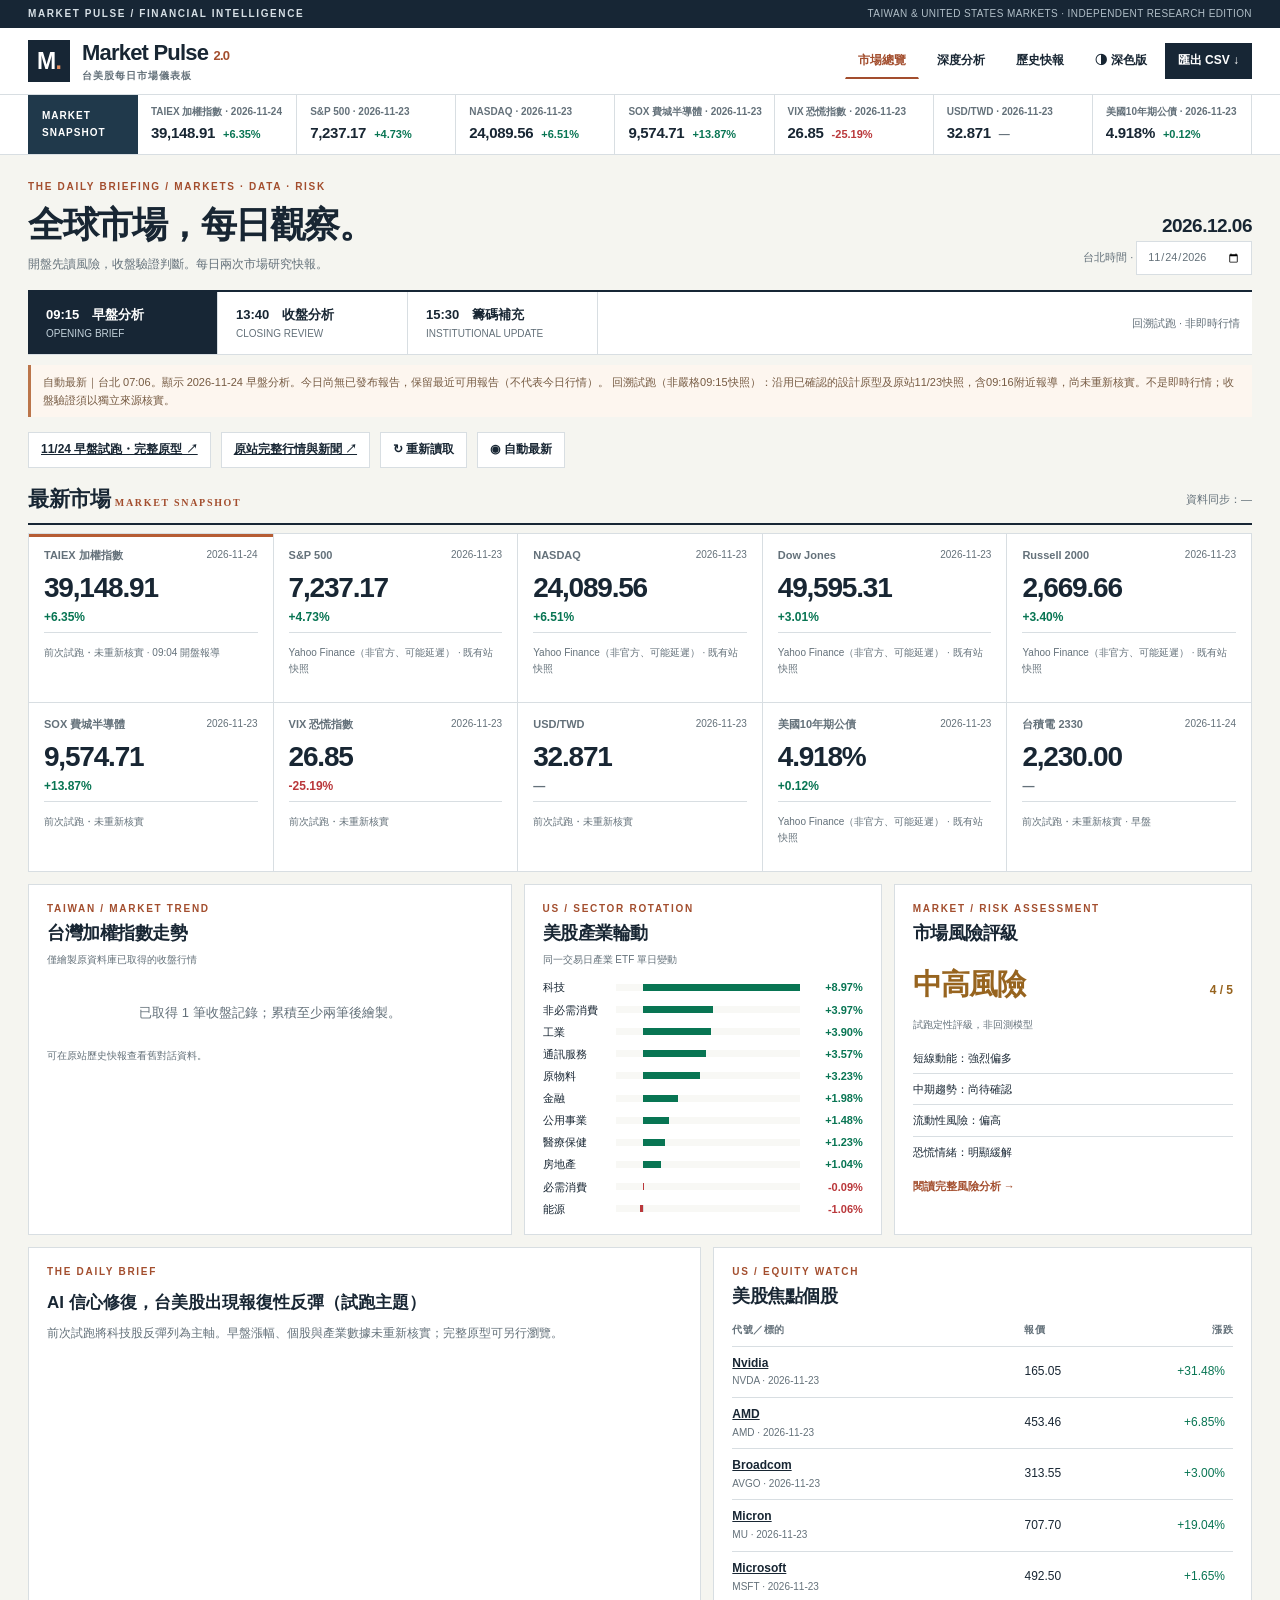
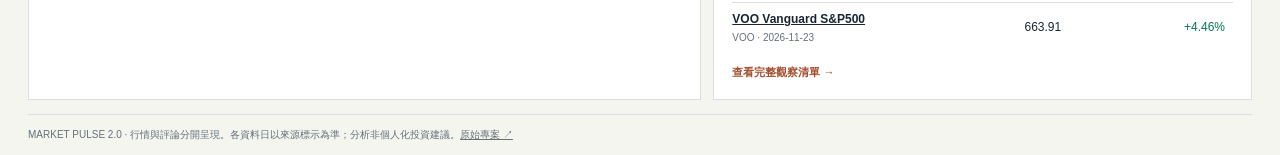
==== commit f40e66ea: "Auto-select newest published market brief by Taipei market time; preserve manual browsing" ====
--- a/index.html
+++ b/index.html
@@ -9,7 +9,7 @@
 <main class="wrap mast"><div class="kicker">THE DAILY BRIEFING / MARKETS · DATA · RISK</div><div class="intro"><div><h1 id="pageTitle">全球市場，每日觀察。</h1><p>開盤先讀風險，收盤驗證判斷。每日兩次市場研究快報。</p></div><div class="date"><b id="today"></b><small>台北時間 · <input id="date" class="reportdate" type="date" aria-label="選擇報告日期"></small></div></div>
 <div class="sessionbar"><div class="sessions"><button class="session active" data-session="opening"><b>09:15　早盤分析</b><small>OPENING BRIEF</small></button><button class="session" data-session="closing"><b>13:40　收盤分析</b><small>CLOSING REVIEW</small></button><button class="session" data-session="institution"><b>15:30　籌碼補充</b><small>INSTITUTIONAL UPDATE</small></button></div><div class="status" id="status">讀取資料…</div></div>
 <div class="notice" id="notice">載入資料中。報價以來源時間為準，不補造缺值。</div>
-<div style="display:flex;gap:10px;flex-wrap:wrap;margin-bottom:10px"><a class="btn" href="demo-2026-11-24.html">11/24 早盤試跑・完整原型 ↗</a><a class="btn" href="archive.html#live">原站完整行情與新聞 ↗</a><button class="btn" id="refresh">↻ 重新讀取</button></div>
+<div style="display:flex;gap:10px;flex-wrap:wrap;margin-bottom:10px"><a class="btn" href="demo-2026-11-24.html">11/24 早盤試跑・完整原型 ↗</a><a class="btn" href="archive.html#live">原站完整行情與新聞 ↗</a><button class="btn" id="refresh">↻ 重新讀取</button><button class="btn" id="autoMode" aria-pressed="true">◉ 自動最新</button></div>
 <section id="overview"><div class="sectionhead"><h2>最新市場 <span class="kicker">MARKET SNAPSHOT</span></h2><p id="asof"></p></div><div id="metrics" class="metrics"></div>
 <div class="cols"><article class="panel"><div class="kicker">TAIWAN / MARKET TREND</div><h2>台灣加權指數走勢</h2><div class="sub">僅繪製原資料庫已取得的收盤行情</div><div id="chart"></div><div class="chartnote" id="chartnote"></div></article><article class="panel"><div class="kicker">US / SECTOR ROTATION</div><h2>美股產業輪動</h2><div class="sub">同一交易日產業 ETF 單日變動</div><div id="sectors" class="sectors"></div></article><article class="panel"><div class="kicker">MARKET / RISK ASSESSMENT</div><h2>市場風險評級</h2><div id="risk"></div><button class="linkbtn" data-view="analysis">閱讀完整風險分析 →</button></article></div>
 <div class="wide"><article class="panel"><div class="kicker">THE DAILY BRIEF</div><div class="headline" id="headline"></div><p id="summary" class="story report-text"></p><div id="news"></div></article><article class="panel"><div class="kicker">US / EQUITY WATCH</div><h2>美股焦點個股</h2><table class="table" id="usTable"></table><button class="linkbtn" data-view="analysis">查看完整觀察清單 →</button></article></div></section>
@@ -20,14 +20,21 @@
 <script>
 const $=s=>document.querySelector(s),$$=s=>Array.from(document.querySelectorAll(s)),esc=s=>String(s??'').replace(/[&<>"']/g,c=>({'&':'&amp;','<':'&lt;','>':'&gt;','"':'&quot;',"'":'&#39;'}[c])),num=(v,d=2)=>Number.isFinite(v)?v.toLocaleString('en-US',{minimumFractionDigits:d,maximumFractionDigits:d}):'—',pct=v=>Number.isFinite(v)?(v>0?'+':'')+num(v)+'%':'—',cls=v=>v>0?'up':v<0?'down':'muted',url=u=>typeof u==='string'&&/^https:\/\//.test(u)?esc(u):'#',today=()=>new Intl.DateTimeFormat('en-CA',{timeZone:'Asia/Taipei',year:'numeric',month:'2-digit',day:'2-digit'}).format(new Date()),time=t=>t?new Date(t).toLocaleString('zh-TW',{timeZone:'Asia/Taipei',hour12:false}):'—';
 const keys=[['taiex','TAIEX 加權指數'],['sp500','S&P 500'],['nasdaq','NASDAQ'],['dow','Dow Jones'],['russell','Russell 2000'],['sox','SOX 費城半導體'],['vix','VIX 恐慌指數'],['usd_twd','USD/TWD'],['us10y','美國10年期公債'],['tsmc','台積電 2330']];
-let view='overview',session='opening',filter='all',latest=null,report=null,opening=null,closing=null,hist=[],rows=[],seq=0;
+let view='overview',session='opening',filter='all',latest=null,report=null,opening=null,closing=null,hist=[],rows=[],seq=0,autoMode=true,autoReason='';
+const slots=[["opening",555],["closing",820],["institution",930]];
+function marketClock(now=new Date()){const parts=Object.fromEntries(new Intl.DateTimeFormat('en-CA',{timeZone:'Asia/Taipei',year:'numeric',month:'2-digit',day:'2-digit',hour:'2-digit',minute:'2-digit',hourCycle:'h23',weekday:'short'}).formatToParts(now).map(p=>[p.type,p.value]));const date=parts.year+'-'+parts.month+'-'+parts.day,minute=Number(parts.hour)*60+Number(parts.minute);return {date,minute,clock:parts.hour+':'+parts.minute,weekend:['Sat','Sun'].includes(parts.weekday)}}
+function candidates(clock,index){const order=['institution','closing','opening'];const prior=(Array.isArray(index)?index:[]).filter(x=>/^\d{4}-\d{2}-\d{2}$/.test(x.date)&&x.date<clock.date&&order.includes(x.session)&&!['pending','error'].includes(x.status)).sort((a,b)=>b.date.localeCompare(a.date)||order.indexOf(a.session)-order.indexOf(b.session));const current=clock.weekend?[]:slots.filter(([,m])=>m<=clock.minute).reverse().map(([session])=>({date:clock.date,session}));const seen=new Set();return [...current,...prior].filter(x=>{const k=x.date+'/'+x.session;if(seen.has(k))return false;seen.add(k);return true})}
+const names={opening:'早盤分析',closing:'收盤分析',institution:'籌碼補充'};
+const validReport=(r,date,s)=>r&&r.date===date&&(!r.session||r.session===s)&&['ok','demo'].includes(r.status)&&r.prices&&Object.keys(r.prices).length>0;
+function syncMode(){const b=$('#autoMode');b.textContent=autoMode?'◉ 自動最新':'↻ 回到自動最新';b.setAttribute('aria-pressed',String(autoMode));}
+function syncSession(){$$('[data-session]').forEach(b=>{b.classList.toggle('active',b.dataset.session===session);b.setAttribute('aria-pressed',String(b.dataset.session===session))})}
 $('#date').value=today();$('#today').textContent=today().replaceAll('-','.');
-async function get(path){try{const r=await fetch(path+'?t='+Date.now(),{cache:'no-store'});return r.ok?await r.json():null}catch(e){return null}}
+async function get(path){for(const base of ['https://raw.githubusercontent.com/hubert066/stock/main/','']){try{const r=await fetch(base+path+'?t='+Date.now(),{cache:'no-store'});if(r.ok)return await r.json();if(base&&r.status===404)return null}catch(e){}}return null}
 function switchView(v){view=v;['overview','analysis','archive'].forEach(k=>$('#'+k).hidden=k!==v);$$('[data-view]').forEach(b=>b.classList.toggle('active',b.dataset.view===v));$('#pageTitle').textContent=v==='analysis'?'從市場訊號，到投資洞察。':v==='archive'?'每一次市場判斷，皆有紀錄。':'全球市場，每日觀察。';}
 function render(){
 const d=report||($('#date').value===today()?latest:null),p={...(d?.prices||{})};const list=Array.isArray(d?.watchlist)?d.watchlist:[];p.tsmc=p.tsmc||list.find(x=>x.symbol==='2330.TW');rows=keys.map(([k,n])=>{const q=p[k]||{};return [k,n,q]});
-$('#status').textContent=report?'報告已讀取 · '+time(report.generated_at):'本時段報告尚未取得';
-$('#notice').textContent=report?(report.note||'資料時間與來源見各欄位；非即時行情。'):'選定時段的獨立報告尚未發布。'+(d?'下方為原有行情系統最近一次可用快照，非本時段報告。':'尚無可用行情。')+' 缺值不以試跑資料補入。';
+$('#status').textContent=report?(report.status==='demo'?'回溯試跑 · 非即時行情':'報告已讀取 · '+time(report.generated_at)):'本時段報告尚未取得';
+$('#notice').textContent=(autoMode?'自動最新｜台北 '+marketClock().clock+'。'+autoReason+' ':'手動瀏覽｜')+(report?(report.note||'資料時間與來源見各欄位；非即時行情。'):'選定時段的獨立報告尚未發布。'+(d?'下方為原有行情系統最近一次可用快照，非本時段報告。':'尚無可用行情。')+' 缺值不以試跑資料補入。');
 $('#asof').textContent='資料同步：'+time(d?.generated_at);
 const val=(k,q)=>num(q.value,['usd_twd','us10y'].includes(k)?3:2)+(k==='us10y'&&Number.isFinite(q.value)?'%':'');
 $('#metrics').innerHTML=rows.map(([k,n,q],i)=>'<div class="metric '+(!i?'lead':'')+'"><div class="name">'+esc(n)+'<small>'+esc(q.date||'未取得')+'</small></div><div class="val">'+val(k,q)+'</div><div class="change '+cls(q.pct)+'">'+pct(q.pct)+'</div><div class="foot">'+esc(q.source||'未取得')+(q.asof?' · '+esc(q.asof):'')+'</div></div>').join('');
@@ -45,8 +52,44 @@
 function table(list){return '<thead><tr><th>代號／標的</th><th>報價</th><th>漲跌</th></tr></thead><tbody>'+list.map(q=>'<tr><td><a href="'+url(q.url)+'" target="_blank" rel="noopener"><b>'+esc(q.name||q.symbol)+'</b></a><small>'+esc(q.symbol)+' · '+esc(q.date||'')+'</small></td><td>'+num(q.value)+'</td><td class="'+cls(q.pct)+'">'+pct(q.pct)+'</td></tr>').join('')+'</tbody>'}
 function renderWatch(){const d=report||($('#date').value===today()?latest:null),q=$('#search').value.toLowerCase();const list=(d?.watchlist||[]).filter(x=>{const sym=x.symbol||'',etf=/^(00|VOO)/.test(sym),cat=etf?'ETF':sym.endsWith('.TW')?'TW':'US';return (filter==='all'||cat===filter)&&[sym,x.name].join(' ').toLowerCase().includes(q)});$('#watchTable').innerHTML=table(list)}
 function drawChart(){const unique=new Map();for(const d of hist){const q=d?.prices?.taiex;if(Number.isFinite(q?.value)&&q.date&&q.date<=$('#date').value)unique.set(q.date,q.value)}const arr=[...unique].sort().slice(-20);if(arr.length<2){$('#chart').innerHTML='<div class="empty">已取得 '+arr.length+' 筆收盤記錄；累積至少兩筆後繪製。</div>';$('#chartnote').textContent='可在原站歷史快報查看舊對話資料。';return}const lo=Math.min(...arr.map(x=>x[1])),hi=Math.max(...arr.map(x=>x[1])),span=hi-lo||1,x=i=>45+i*375/(arr.length-1),y=v=>15+(hi-v)/span*112;$('#chart').innerHTML='<svg class="chart" viewBox="0 0 440 160" role="img" aria-label="台股歷史收盤">'+[0,.25,.5,.75,1].map(t=>'<line class="grid" x1="45" x2="420" y1="'+(15+t*112)+'" y2="'+(15+t*112)+'"/><text x="39" y="'+(19+t*112)+'" text-anchor="end">'+num(hi-t*span,0)+'</text>').join('')+'<path class="plot" d="'+arr.map((r,i)=>(i?'L':'M')+x(i)+' '+y(r[1])).join(' ')+'"/>'+arr.map((r,i)=>'<circle tabindex="0" cx="'+x(i)+'" cy="'+y(r[1])+'" r="4"><title>'+esc(r[0])+' '+num(r[1])+'</title></circle>').join('')+'</svg>';$('#chartnote').textContent=arr[0][0]+' — '+arr.at(-1)[0]+' · '+arr.length+' 筆收盤'}
-async function load(){const id=++seq,date=$('#date').value;if(!/^\d{4}-\d{2}-\d{2}$/.test(date))return;$('#status').textContent='讀取資料…';const [l,h,o,c,i,a]=await Promise.all([get('data/latest.json'),get('data/history.json'),get('data/reports/'+date+'/opening.json'),get('data/reports/'+date+'/closing.json'),get('data/reports/'+date+'/institution.json'),get('data/reports/index.json')]);if(id!==seq)return;latest=l?.status==='ok'?l:null;hist=Array.isArray(h)?h:[];opening=o?.date===date?o:null;closing=c?.date===date?c:null;report=session==='opening'?opening:session==='closing'?closing:i?.date===date?i:null;$('#archiveList').innerHTML=(Array.isArray(a)?a:[]).filter(x=>/^\d{4}-\d{2}-\d{2}$/.test(x.date)&&['opening','closing','institution'].includes(x.session)).slice().reverse().map(x=>'<div class="archive-row"><b>'+esc(x.date)+' · '+esc(x.session)+'</b><button class="btn" data-report-date="'+x.date+'" data-report-session="'+x.session+'">查看</button></div>').join('');render()}
-function selectSession(s){session=s;$$('[data-session]').forEach(b=>b.classList.toggle('active',b.dataset.session===s));load()}
-$$('[data-view]').forEach(b=>b.onclick=()=>switchView(b.dataset.view));$$('[data-session]').forEach(b=>b.onclick=()=>{switchView('overview');selectSession(b.dataset.session)});$('#date').onchange=load;$('#refresh').onclick=load;$('#search').oninput=renderWatch;$$('[data-filter]').forEach(b=>b.onclick=()=>{filter=b.dataset.filter;$$('[data-filter]').forEach(x=>x.classList.toggle('active',x===b));renderWatch()});$('#archiveList').onclick=e=>{const b=e.target.closest('[data-report-date]');if(b){$('#date').value=b.dataset.reportDate;switchView('overview');selectSession(b.dataset.reportSession)}};$('#theme').onclick=()=>{document.documentElement.classList.toggle('dark');$('#theme').textContent=document.documentElement.classList.contains('dark')?'◑ 淺色版':'◑ 深色版'};$('#export').onclick=()=>{const data=[['指標','資料日期','數值','漲跌%','來源'],...rows.map(([k,n,q])=>[n,q.date,q.value,q.pct,q.source])];const csv='\ufeff'+data.map(r=>r.map(s=>'"'+String(s??'').replaceAll('"','""')+'"').join(',')).join('\r\n'),a=document.createElement('a');a.href=URL.createObjectURL(new Blob([csv],{type:'text/csv;charset=utf-8'}));a.download='market-pulse-'+$('#date').value+'-'+session+'.csv';a.click();setTimeout(()=>URL.revokeObjectURL(a.href),1000)};
-if(location.hash==='#archive')switchView('archive');load();
+async function load(){
+ const id=++seq,clock=marketClock();let date=autoMode?clock.date:$('#date').value;if(!/^\d{4}-\d{2}-\d{2}$/.test(date))return;
+ $('#today').textContent=clock.date.replaceAll('-','.');$('#status').textContent='讀取資料…';
+ const path=(d,s)=>'data/reports/'+d+'/'+s+'.json';
+ const [l,h,o,c,i,a]=await Promise.all([get('data/latest.json'),get('data/history.json'),get(path(date,'opening')),get(path(date,'closing')),get(path(date,'institution')),get('data/reports/index.json')]);
+ if(id!==seq)return;
+ const map={opening:o,closing:c,institution:i};let chosen=null;
+ autoReason='';
+ if(autoMode){
+  const opts=candidates(clock,a);
+  for(const x of opts){
+   const q=x.date===date?map[x.session]:await get(path(x.date,x.session));
+   if(id!==seq)return;
+   if(validReport(q,x.date,x.session)){chosen=x;report=q;break}
+  }
+  if(chosen){
+   date=chosen.date;session=chosen.session;
+   const expected=opts[0];autoReason='顯示 '+date+' '+names[session]+'。';
+   if(date!==clock.date)autoReason+='今日尚無已發布報告，保留最近可用報告（不代表今日行情）。';
+   else if(expected&&expected.session!==session)autoReason+=names[expected.session]+' 尚未發布，暫用前一時段。';
+  }else{
+   const due=slots.filter(([,m])=>m<=clock.minute);session=due.length?due.at(-1)[0]:'opening';
+   report=null;autoReason='尚未找到可用的分時段報告。';
+  }
+  $('#date').value=date;
+ }
+ if(date===clock.date&&autoMode||!autoMode){
+  opening=validReport(o,date,'opening')?o:null;closing=validReport(c,date,'closing')?c:null;
+  if(!autoMode)report=validReport(map[session],date,session)?map[session]:null;
+ }else{
+  const [po,pc]=await Promise.all([session==='opening'?report:get(path(date,'opening')),session==='closing'?report:get(path(date,'closing'))]);
+  if(id!==seq)return;opening=validReport(po,date,'opening')?po:null;closing=validReport(pc,date,'closing')?pc:null;
+ }
+ latest=l?.status==='ok'?l:null;hist=Array.isArray(h)?h:[];
+ $('#archiveList').innerHTML=(Array.isArray(a)?a:[]).filter(x=>/^\d{4}-\d{2}-\d{2}$/.test(x.date)&&['opening','closing','institution'].includes(x.session)).slice().reverse().map(x=>'<div class="archive-row"><b>'+esc(x.date)+' · '+esc(x.session)+'</b><button class="btn" data-report-date="'+x.date+'" data-report-session="'+x.session+'">查看</button></div>').join('');
+ syncMode();syncSession();render();
+}
+function selectSession(s){autoMode=false;session=s;syncMode();syncSession();load()}
+$$('[data-view]').forEach(b=>b.onclick=()=>switchView(b.dataset.view));$$('[data-session]').forEach(b=>b.onclick=()=>{switchView('overview');selectSession(b.dataset.session)});$('#date').onchange=()=>{autoMode=false;syncMode();load()};$('#refresh').onclick=load;$('#autoMode').onclick=()=>{autoMode=true;syncMode();switchView('overview');load()};$('#search').oninput=renderWatch;$$('[data-filter]').forEach(b=>b.onclick=()=>{filter=b.dataset.filter;$$('[data-filter]').forEach(x=>x.classList.toggle('active',x===b));renderWatch()});$('#archiveList').onclick=e=>{const b=e.target.closest('[data-report-date]');if(b){$('#date').value=b.dataset.reportDate;switchView('overview');selectSession(b.dataset.reportSession)}};$('#theme').onclick=()=>{document.documentElement.classList.toggle('dark');$('#theme').textContent=document.documentElement.classList.contains('dark')?'◑ 淺色版':'◑ 深色版'};$('#export').onclick=()=>{const data=[['指標','資料日期','數值','漲跌%','來源'],...rows.map(([k,n,q])=>[n,q.date,q.value,q.pct,q.source])];const csv='\ufeff'+data.map(r=>r.map(s=>'"'+String(s??'').replaceAll('"','""')+'"').join(',')).join('\r\n'),a=document.createElement('a');a.href=URL.createObjectURL(new Blob([csv],{type:'text/csv;charset=utf-8'}));a.download='market-pulse-'+$('#date').value+'-'+session+'.csv';a.click();setTimeout(()=>URL.revokeObjectURL(a.href),1000)};
+if(location.hash==='#archive')switchView('archive');syncMode();load();setInterval(()=>{if(autoMode&&!document.hidden)load()},60000);document.addEventListener('visibilitychange',()=>{if(autoMode&&!document.hidden)load()});
 </script></body></html>
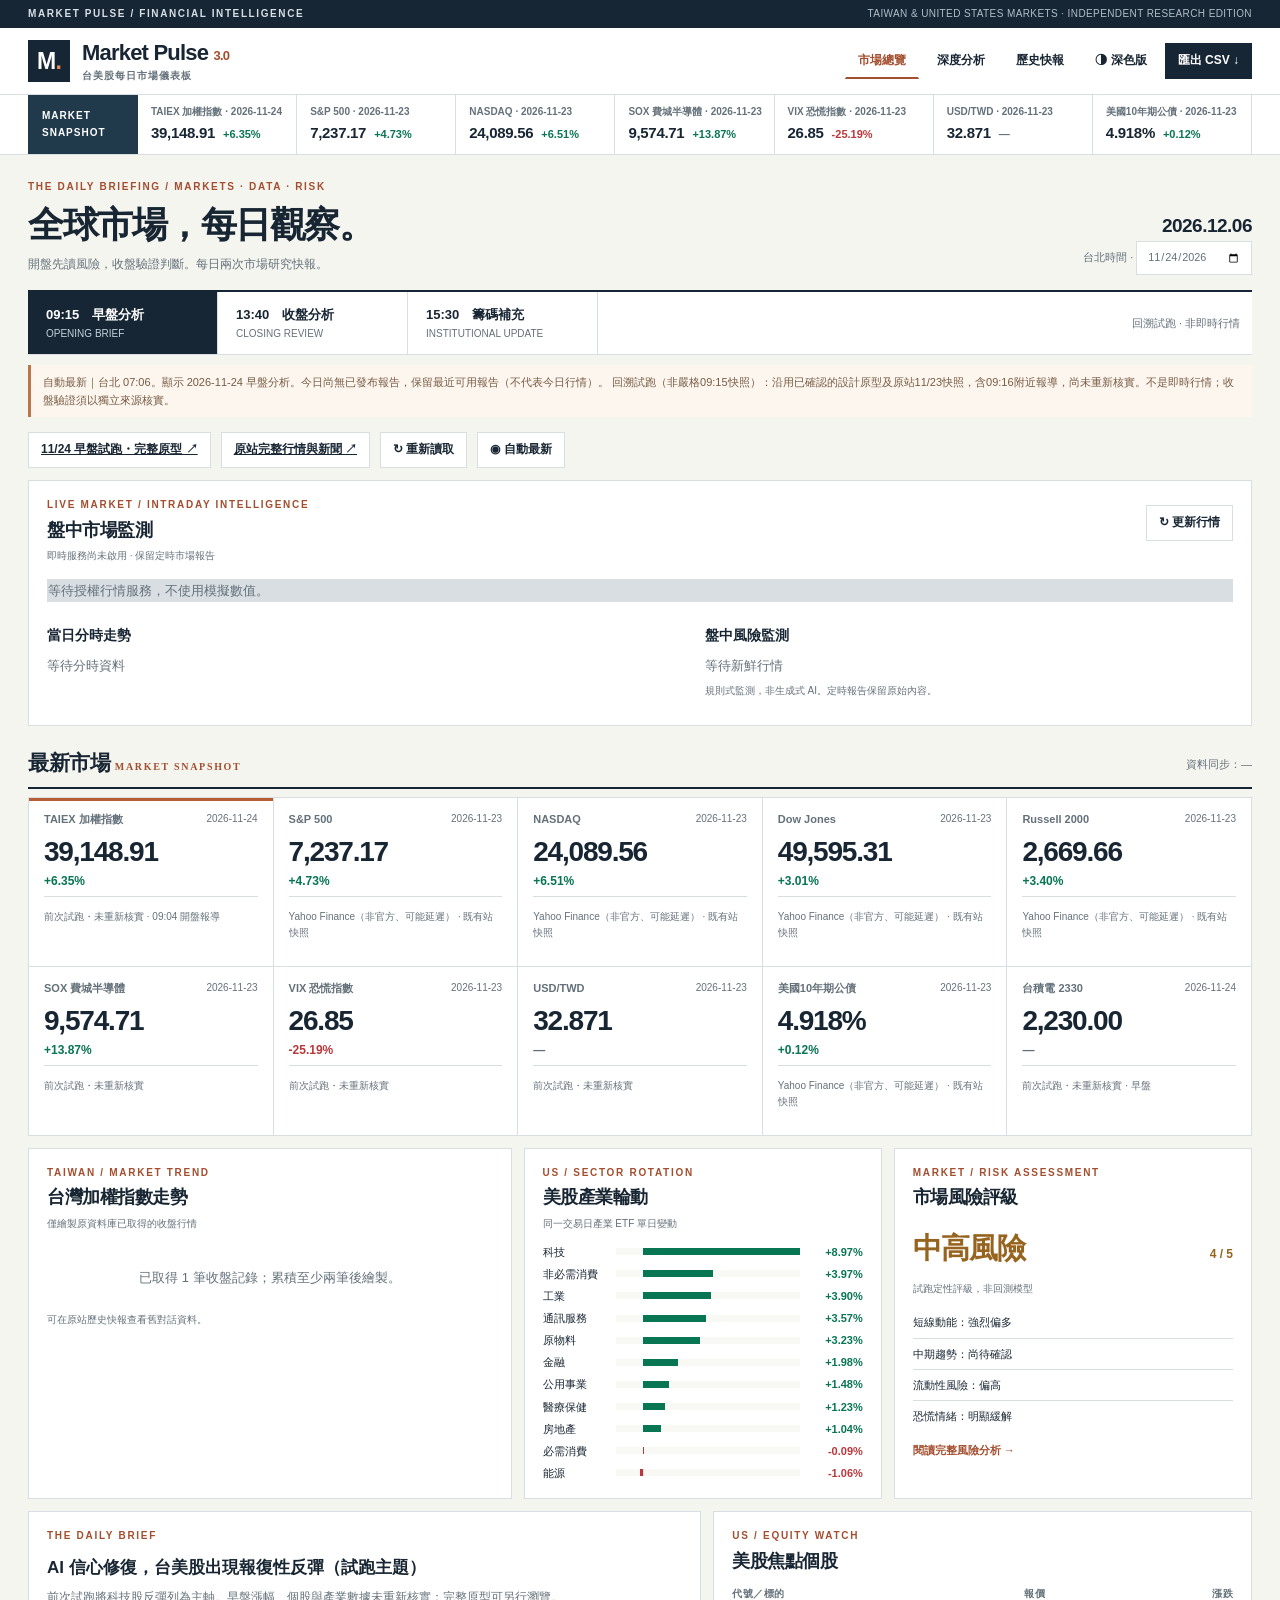
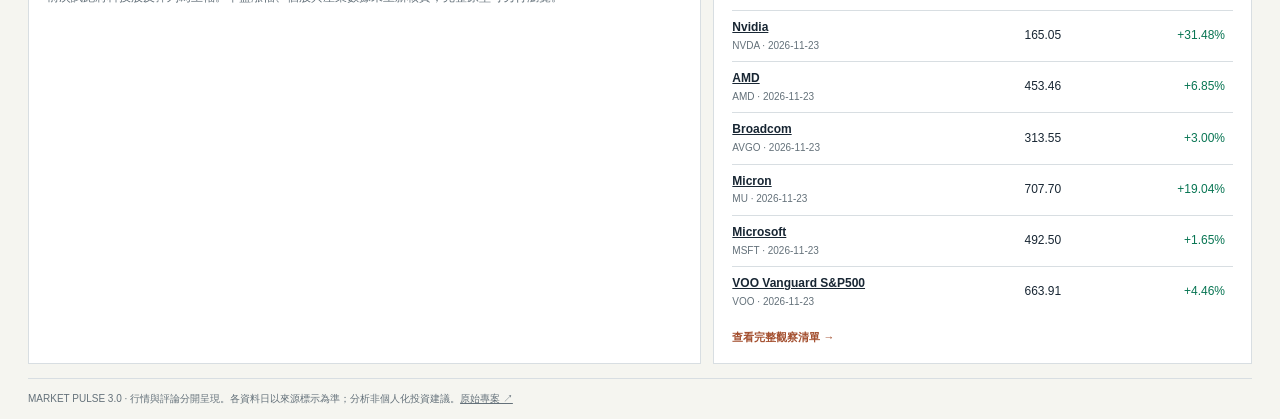
==== commit d0e3902e: "Upgrade production dashboard to Market Pulse 3.0 with separate live market and validation lab" ====
--- a/index.html
+++ b/index.html
@@ -1,22 +1,22 @@
-<!doctype html><html lang="zh-Hant-TW"><head><meta charset="utf-8"><meta name="viewport" content="width=device-width,initial-scale=1"><title>Market Pulse 2.0｜台美股每日市場儀表板</title><style>
+<!doctype html><html lang="zh-Hant-TW"><head><meta charset="utf-8"><meta name="viewport" content="width=device-width,initial-scale=1"><title>Market Pulse 3.0｜台美股每日市場儀表板</title><style>
 :root{--bg:#f5f5f0;--pane:#fff;--line:#d8dee2;--text:#182633;--sub:#64717a;--accent:#a34e2e;--header:#172635;--up:#087553;--down:#ba383b;--warn:#97641f;--soft:#f8f8f5}*{box-sizing:border-box}body{margin:0;background:var(--bg);color:var(--text);font:13px/1.65 'Segoe UI','Noto Sans CJK TC','Microsoft JhengHei',sans-serif;font-variant-numeric:tabular-nums}button,input,select{font:inherit;color:inherit}button{cursor:pointer}button:focus-visible,a:focus-visible,input:focus-visible{outline:2px solid var(--accent);outline-offset:2px}a{color:inherit}h1,h2,h3,p{margin:0}h1,h2{font-family:Georgia,'Noto Serif CJK TC',serif}h1{font-size:36px;line-height:1.35;letter-spacing:-1.5px}h2{font-size:21px;letter-spacing:-.5px}h3{font-size:14px}.wrap{max-width:1370px;margin:auto;padding:0 28px}.utility{background:#172635;color:#d6dfe5;font-size:10px;letter-spacing:1.6px;font-weight:700}.utility .wrap,.header .wrap{display:flex;justify-content:space-between;align-items:center;gap:15px}.utility .wrap{height:28px}.utility span:last-child{font-weight:400;letter-spacing:.4px;color:#b1bfc8}.header{background:var(--pane);border-bottom:1px solid var(--line)}.header .wrap{min-height:66px}.brand{display:flex;align-items:center;gap:12px;font-size:22px;font-weight:800;letter-spacing:-.8px;line-height:1.1}.logo{background:#172635;color:white;width:42px;height:42px;display:grid;place-content:center;display:flex;align-items:center;justify-content:center;font:900 23px Arial}.logo i{color:#e58d5e;font-style:normal}.brand small{display:block;font-size:10px;color:var(--sub);letter-spacing:1px;margin-top:5px;font-weight:600}.nav{display:flex;gap:5px;align-items:center;flex-wrap:wrap}.nav button,.btn{border:1px solid transparent;background:transparent;padding:7px 12px;font-size:12px;font-weight:650}.nav button.active{border-bottom:2px solid var(--accent);color:var(--accent)}.btn{border-color:var(--line);background:var(--pane)}.btn:hover,.nav button:hover{background:var(--soft)}.primary{background:var(--header)!important;color:white;border-color:var(--header)}.ribbon{border-bottom:1px solid var(--line);background:var(--pane)}.ribbon .wrap{display:flex;overflow:auto;padding:0 28px}.ribbonlabel{background:#20394b;color:white;display:grid;align-content:center;padding:0 14px;font-size:10px;font-weight:800;letter-spacing:1px;min-width:110px}.ticker{min-width:147px;flex:1;padding:9px 13px;border-right:1px solid var(--line);white-space:nowrap}.ticker small{display:block;color:var(--sub);font-size:10px;font-weight:650}.ticker strong{font-size:15px;letter-spacing:-.3px}.ticker em{font-style:normal;font-size:11px;font-weight:700;margin-left:8px}.up{color:var(--up)}.down{color:var(--down)}.warn{color:var(--warn)}.muted{color:var(--sub)}.kicker{font-size:10px;letter-spacing:1.7px;font-weight:800;color:var(--accent)}.mast{padding-top:24px}.intro{display:flex;justify-content:space-between;gap:20px;align-items:flex-end;margin:5px 0 12px}.intro p{color:var(--sub);font-size:12px;margin-top:6px}.date{text-align:right;white-space:nowrap}.date b{font-size:19px;letter-spacing:-.5px}.date small{display:block;color:var(--sub)}.sessionbar{display:flex;align-items:stretch;justify-content:space-between;border-top:2px solid var(--header);border-bottom:1px solid var(--line);background:var(--pane);margin-top:15px}.sessions{display:flex;flex-wrap:wrap}.session{border:0;border-right:1px solid var(--line);background:none;padding:12px 18px;text-align:left;min-width:190px}.session b{font-size:13px;display:block}.session small{display:block;font-size:10px;color:var(--sub)}.session.active{background:var(--header);color:white}.session.active small{color:#c4d3dc}.tag{font-size:10px;border:1px solid #dfc5a2;color:var(--warn);padding:3px 7px;font-weight:700;white-space:nowrap}.status{display:flex;align-items:center;gap:8px;padding:0 12px;color:var(--sub);font-size:11px}.notice{margin:10px 0 15px;border-left:3px solid #bb754a;background:#fdf6ef;color:#765b43;padding:8px 12px;font-size:11px}.sectionhead{display:flex;justify-content:space-between;align-items:center;margin:14px 0 8px;border-bottom:2px solid var(--header);padding-bottom:6px;gap:12px}.sectionhead p{font-size:11px;color:var(--sub)}.metrics{display:grid;grid-template-columns:repeat(5,1fr);gap:1px;background:var(--line);border:1px solid var(--line)}.metric{background:var(--pane);padding:12px 15px;min-width:0}.metric .name{display:flex;justify-content:space-between;align-items:center;color:var(--sub);font-size:11px;font-weight:650}.metric .name small{font-size:10px;font-weight:400}.metric .val{font:750 28px/1.25 'Segoe UI',Arial,sans-serif;letter-spacing:-1.2px;margin:6px 0 3px}.metric .change{font-size:12px;font-weight:700}.metric .foot{color:var(--sub);font-size:10px;margin-top:4px}.metric.lead{box-shadow:inset 0 3px 0 #b65d34}.cols{display:grid;grid-template-columns:1.35fr 1fr 1fr;gap:12px;margin-top:12px;align-items:stretch}.panel{background:var(--pane);border:1px solid var(--line);padding:16px 18px;min-width:0}.panel h2{font-size:18px;margin:2px 0 3px}.panel .sub{font-size:10px;color:var(--sub);margin-bottom:10px}.paneltop{display:flex;align-items:center;justify-content:space-between;gap:10px}.risknum{display:flex;align-items:baseline;justify-content:space-between;margin:12px 0 8px}.risknum strong{font-size:29px;color:var(--warn);letter-spacing:-1px}.risknum span{font-size:12px;font-weight:700;color:var(--warn)}.meter{display:flex;gap:4px;margin-bottom:10px}.meter i{height:7px;flex:1;background:var(--line)}.meter i:nth-child(1){background:#8aa99b}.meter i:nth-child(2){background:#b2bd8a}.meter i:nth-child(3){background:#d2b363}.meter i:nth-child(4){background:#b87936}.kv{display:flex;justify-content:space-between;gap:10px;border-bottom:1px solid var(--line);padding:6px 0;font-size:11px}.kv:last-child{border:0}.kv b{font-weight:700}.headline{font-size:17px;line-height:1.6;font-weight:750;margin:9px 0 6px}.story{font-size:12px;line-height:1.8;color:var(--sub)}.linkbtn{border:0;background:none;color:var(--accent);font-size:11px;font-weight:700;padding:10px 0 0}.sectors{display:grid;gap:4px}.sector{display:grid;grid-template-columns:66px 1fr 56px;align-items:center;gap:7px;font-size:11px}.bartrack{height:7px;position:relative;background:var(--soft)}.bartrack:before{content:'';position:absolute;left:15%;height:100%;border-left:1px solid var(--line)}.bartrack i{position:absolute;height:7px;left:15%;background:var(--up)}.bartrack i.neg{background:var(--down);left:auto;right:85%}.sector b{text-align:right;font-size:11px}.chart{width:100%;height:auto;display:block;margin-top:9px}.chart text{fill:var(--sub);font-size:10px}.chart .grid{stroke:var(--line);stroke-dasharray:3 4}.chart .plot{fill:none;stroke:#155e80;stroke-width:2.6}.chart circle{fill:#155e80;stroke:var(--pane);stroke-width:1.5;cursor:crosshair}.chart circle:hover{r:6;fill:#b65d34}.chartnote{font-size:10px;color:var(--sub)}.wide{display:grid;grid-template-columns:1.25fr 1fr;gap:12px;margin-top:12px}.news{border-top:1px solid var(--line);padding:10px 0}.news:first-of-type{margin-top:8px}.news b{font-size:12px}.news small{display:block;color:var(--sub);font-size:10px;margin-top:3px}.table{width:100%;border-collapse:collapse;font-size:12px}.table th{text-align:left;font-size:10px;color:var(--sub);border-bottom:1px solid var(--line);padding:7px 0;letter-spacing:.5px}.table td{border-bottom:1px solid var(--line);padding:7px 0}.table th:last-child,.table td:last-child{text-align:right}.table tr:last-child td{border:0}.table td small{display:block;color:var(--sub);font-size:10px}.split{display:grid;grid-template-columns:1fr 1fr;gap:12px}.scenario{padding:11px 0;border-top:1px solid var(--line);display:grid;grid-template-columns:30px 1fr;gap:10px;align-items:start}.scenario:first-of-type{margin-top:10px}.scenario .letter{font:700 23px Georgia;color:var(--accent)}.scenario b{display:block;font-size:14px}.scenario strong{font-size:18px;letter-spacing:-.6px}.scenario p{font-size:11px;color:var(--sub)}.factor{padding:10px 0;border-top:1px solid var(--line);font-size:12px}.factor b{display:block;margin-bottom:3px}.factor p{color:var(--sub)}.analysislead{font:700 24px/1.55 Georgia,'Noto Serif CJK TC',serif;letter-spacing:-.6px;margin:5px 0 10px}.search{border:1px solid var(--line);background:var(--pane);padding:6px 9px;width:170px;font-size:11px}.watchtabs{display:flex;gap:4px;margin:10px 0}.watchtabs button{border:1px solid var(--line);background:var(--pane);padding:4px 10px;font-size:11px}.watchtabs button.active{background:var(--header);color:white}.foot{margin:14px 0 0;padding:12px 0;border-top:1px solid var(--line);font-size:10px;color:var(--sub)}.hidden,[hidden]{display:none!important}.empty{padding:24px;color:var(--sub);text-align:center}.archive-row{padding:14px;border-bottom:1px solid var(--line);display:flex;justify-content:space-between;gap:12px;align-items:center}.closegrid{display:grid;grid-template-columns:repeat(3,1fr);gap:12px}.closegrid .panel strong{font-size:28px;color:var(--sub)}.dark{--bg:#101923;--pane:#192632;--line:#354755;--text:#e5ebee;--sub:#a2b3bc;--accent:#e29a73;--header:#30495c;--up:#75dba6;--down:#ff8d92;--warn:#e9bd78;--soft:#253541}.dark .notice{background:#343127;color:#ecdbbf}.dark .chart .plot{stroke:#9fcee5}.dark .chart circle{fill:#9fcee5}.dark .tag{border-color:#69583b}.dark .logo{background:#0d1720}.dark .ribbonlabel{background:#263d50}@media(max-width:1000px){.metrics{grid-template-columns:repeat(3,1fr)}.cols{grid-template-columns:1fr 1fr}.cols .panel:first-child{grid-column:span 2}.session{min-width:150px}.status{display:none}}@media(max-width:720px){.wrap{padding:0 16px}.utility .wrap span:last-child{display:none}.header .wrap{flex-wrap:wrap;padding-top:10px;padding-bottom:9px}.brand{font-size:19px}.nav{gap:1px}.nav button,.btn{padding:6px 8px;font-size:11px}.ribbon .wrap{padding:0 16px}.intro{display:block}.date{text-align:left;margin-top:8px}.date b{font-size:14px}.date small{display:inline}.intro h1{font-size:28px}.sessions{width:100%}.session{flex:1;min-width:0;padding:8px 9px}.session b{font-size:11px}.session small{font-size:9px}.metrics{grid-template-columns:repeat(2,1fr)}.metric{padding:12px}.metric .val{font-size:23px}.metric .name{display:block}.metric .name small{display:block}.cols,.wide,.split,.closegrid{grid-template-columns:1fr}.cols .panel:first-child{grid-column:auto}.panel{padding:14px}.sectionhead{align-items:start}.sectionhead p{font-size:10px}.mast{padding-top:16px}.search{width:130px}.table{font-size:11px}.analysislead{font-size:22px}}
 </style><style>
 .nav a{text-decoration:none}.reportdate{border:1px solid var(--line);background:var(--pane);padding:6px 10px}.source a{color:var(--accent)}.report-text{white-space:pre-wrap;overflow-wrap:anywhere}.sector .bartrack i{max-width:85%}.quote-date{font-size:10px;color:var(--sub)}.sectionhead h2{margin:0}.pill{padding:5px 8px;border:1px solid var(--line);font-size:11px;color:var(--sub)}.scenario strong{font-size:20px}.ticker em{display:inline-block}.status{white-space:normal}.table td{padding-right:8px}.nav .btn{white-space:nowrap}
-</style></head><body>
+</style><style>.mp-live{margin:12px 0 20px}.mp-live-quotes{display:grid;grid-template-columns:repeat(4,minmax(0,1fr));gap:1px;background:var(--line);border:1px solid var(--line);margin:14px 0}.mp-quote{background:var(--pane);padding:12px;min-width:0;display:grid;gap:3px}.mp-quote strong{font-size:24px;line-height:1.3}.mp-quote small{color:var(--sub);overflow-wrap:anywhere}.mp-live-split{display:grid;grid-template-columns:1.2fr 1fr;gap:24px}.mp-live-split h3{margin:8px 0}.mp-live-split p{margin:6px 0}.mp-live-split svg{width:100%;height:auto;max-height:230px}@media(max-width:720px){.mp-live-quotes{grid-template-columns:repeat(2,minmax(0,1fr))}.mp-live-split{grid-template-columns:1fr}.mp-quote strong{font-size:21px}}</style></head><body>
 <div class="utility"><div class="wrap"><span>MARKET PULSE / FINANCIAL INTELLIGENCE</span><span>TAIWAN & UNITED STATES MARKETS · INDEPENDENT RESEARCH EDITION</span></div></div>
-<header class="header"><div class="wrap"><div class="brand"><span class="logo">M<i>.</i></span><span>Market Pulse <span style="color:var(--accent);font-size:13px">2.0</span><small>台美股每日市場儀表板</small></span></div><nav class="nav"><button data-view="overview" class="active">市場總覽</button><button data-view="analysis">深度分析</button><button data-view="archive">歷史快報</button><button id="theme" class="btn">◑ 深色版</button><button id="export" class="btn primary">匯出 CSV ↓</button></nav></div></header>
+<header class="header"><div class="wrap"><div class="brand"><span class="logo">M<i>.</i></span><span>Market Pulse <span style="color:var(--accent);font-size:13px">3.0</span><small>台美股每日市場儀表板</small></span></div><nav class="nav"><button data-view="overview" class="active">市場總覽</button><button data-view="analysis">深度分析</button><button data-view="archive">歷史快報</button><button id="theme" class="btn">◑ 深色版</button><button id="export" class="btn primary">匯出 CSV ↓</button></nav></div></header>
 <div class="ribbon"><div class="wrap" id="ribbon"></div></div>
 <main class="wrap mast"><div class="kicker">THE DAILY BRIEFING / MARKETS · DATA · RISK</div><div class="intro"><div><h1 id="pageTitle">全球市場，每日觀察。</h1><p>開盤先讀風險，收盤驗證判斷。每日兩次市場研究快報。</p></div><div class="date"><b id="today"></b><small>台北時間 · <input id="date" class="reportdate" type="date" aria-label="選擇報告日期"></small></div></div>
 <div class="sessionbar"><div class="sessions"><button class="session active" data-session="opening"><b>09:15　早盤分析</b><small>OPENING BRIEF</small></button><button class="session" data-session="closing"><b>13:40　收盤分析</b><small>CLOSING REVIEW</small></button><button class="session" data-session="institution"><b>15:30　籌碼補充</b><small>INSTITUTIONAL UPDATE</small></button></div><div class="status" id="status">讀取資料…</div></div>
 <div class="notice" id="notice">載入資料中。報價以來源時間為準，不補造缺值。</div>
 <div style="display:flex;gap:10px;flex-wrap:wrap;margin-bottom:10px"><a class="btn" href="demo-2026-11-24.html">11/24 早盤試跑・完整原型 ↗</a><a class="btn" href="archive.html#live">原站完整行情與新聞 ↗</a><button class="btn" id="refresh">↻ 重新讀取</button><button class="btn" id="autoMode" aria-pressed="true">◉ 自動最新</button></div>
-<section id="overview"><div class="sectionhead"><h2>最新市場 <span class="kicker">MARKET SNAPSHOT</span></h2><p id="asof"></p></div><div id="metrics" class="metrics"></div>
+<section id="overview"><article class="panel mp-live"><div class="paneltop"><div><div class="kicker">LIVE MARKET / INTRADAY INTELLIGENCE</div><h2>盤中市場監測</h2></div><button class="btn" id="mp-live-refresh">↻ 更新行情</button></div><p id="mp-live-status" class="sub" role="status">檢查行情服務…</p><div id="mp-live-quotes" class="mp-live-quotes"><p class="muted">等待授權行情服務，不使用模擬數值。</p></div><div class="mp-live-split"><div><h3>當日分時走勢</h3><div id="mp-live-chart"><p class="muted">等待分時資料</p></div></div><div><h3>盤中風險監測</h3><div id="mp-live-signals"><p class="muted">等待新鮮行情</p></div><p id="mp-live-note" class="sub">規則式監測，非生成式 AI。定時報告保留原始內容。</p></div></div></article><div class="sectionhead"><h2>最新市場 <span class="kicker">MARKET SNAPSHOT</span></h2><p id="asof"></p></div><div id="metrics" class="metrics"></div>
 <div class="cols"><article class="panel"><div class="kicker">TAIWAN / MARKET TREND</div><h2>台灣加權指數走勢</h2><div class="sub">僅繪製原資料庫已取得的收盤行情</div><div id="chart"></div><div class="chartnote" id="chartnote"></div></article><article class="panel"><div class="kicker">US / SECTOR ROTATION</div><h2>美股產業輪動</h2><div class="sub">同一交易日產業 ETF 單日變動</div><div id="sectors" class="sectors"></div></article><article class="panel"><div class="kicker">MARKET / RISK ASSESSMENT</div><h2>市場風險評級</h2><div id="risk"></div><button class="linkbtn" data-view="analysis">閱讀完整風險分析 →</button></article></div>
 <div class="wide"><article class="panel"><div class="kicker">THE DAILY BRIEF</div><div class="headline" id="headline"></div><p id="summary" class="story report-text"></p><div id="news"></div></article><article class="panel"><div class="kicker">US / EQUITY WATCH</div><h2>美股焦點個股</h2><table class="table" id="usTable"></table><button class="linkbtn" data-view="analysis">查看完整觀察清單 →</button></article></div></section>
-<section id="analysis" hidden><div class="sectionhead"><h2>今日深度分析 <span class="kicker">MARKET INTELLIGENCE</span></h2><p>非個人化研究評論 · 非買賣建議</p></div><div class="split"><article class="panel"><div class="kicker">01 / MARKET THESIS</div><div class="analysislead" id="thesis"></div><div id="factors"></div></article><article class="panel"><div class="kicker">02 / SCENARIO ANALYSIS</div><h2>三種收盤情境</h2><div class="sub">依早盤已知資料設定的研究門檻，非機率預測</div><div id="scenarios"></div></article></div>
+<section id="analysis" hidden><article class="panel mp-live"><div class="kicker">RESEARCH / VALIDATION LAB</div><h2>歷史情境驗證統計</h2><div id="mp-validation-stats">讀取歷史配對資料…</div></article><div class="sectionhead"><h2>今日深度分析 <span class="kicker">MARKET INTELLIGENCE</span></h2><p>非個人化研究評論 · 非買賣建議</p></div><div class="split"><article class="panel"><div class="kicker">01 / MARKET THESIS</div><div class="analysislead" id="thesis"></div><div id="factors"></div></article><article class="panel"><div class="kicker">02 / SCENARIO ANALYSIS</div><h2>三種收盤情境</h2><div class="sub">依早盤已知資料設定的研究門檻，非機率預測</div><div id="scenarios"></div></article></div>
 <div class="wide"><article class="panel"><div class="paneltop"><div><div class="kicker">03 / INVESTMENT WATCHLIST</div><h2>投資研究觀察清單</h2></div><input class="search" id="search" placeholder="搜尋代號／名稱"></div><div class="watchtabs"><button data-filter="all" class="active">全部</button><button data-filter="ETF">ETF</button><button data-filter="TW">台股</button><button data-filter="US">美股</button></div><table class="table" id="watchTable"></table></article><article class="panel"><div class="kicker">04 / CLOSING VALIDATION</div><h2>早盤判斷 × 收盤驗證</h2><div id="validation"></div></article></div></section>
 <section id="archive" hidden><div class="sectionhead"><h2>歷史快報</h2><p>選擇報告日期及時段，保留原始早盤分析</p></div><div class="panel"><div class="archive-row"><div><b>2026.11.24｜早盤回溯試跑</b><div class="muted">含 09:16 報導，未重新核實；非即時資料</div></div><a href="demo-2026-11-24.html">完整試跑 ↗</a></div><div class="archive-row"><div><b>既有 45 期 Market Pulse 歷史快報</b><div class="muted">2026.09.22–11.23，保留搜尋、圖表、CSV 匯出</div></div><a href="archive.html#archive">瀏覽歷史快報 ↗</a></div><div id="archiveList"></div></div></section>
-<footer class="foot">MARKET PULSE 2.0 · 行情與評論分開呈現。各資料日以來源標示為準；分析非個人化投資建議。<a href="https://github.com/hubert066/stock">原始專案 ↗</a></footer></main>
+<footer class="foot">MARKET PULSE 3.0 · 行情與評論分開呈現。各資料日以來源標示為準；分析非個人化投資建議。<a href="https://github.com/hubert066/stock">原始專案 ↗</a></footer></main>
 <script>
 const $=s=>document.querySelector(s),$$=s=>Array.from(document.querySelectorAll(s)),esc=s=>String(s??'').replace(/[&<>"']/g,c=>({'&':'&amp;','<':'&lt;','>':'&gt;','"':'&quot;',"'":'&#39;'}[c])),num=(v,d=2)=>Number.isFinite(v)?v.toLocaleString('en-US',{minimumFractionDigits:d,maximumFractionDigits:d}):'—',pct=v=>Number.isFinite(v)?(v>0?'+':'')+num(v)+'%':'—',cls=v=>v>0?'up':v<0?'down':'muted',url=u=>typeof u==='string'&&/^https:\/\//.test(u)?esc(u):'#',today=()=>new Intl.DateTimeFormat('en-CA',{timeZone:'Asia/Taipei',year:'numeric',month:'2-digit',day:'2-digit'}).format(new Date()),time=t=>t?new Date(t).toLocaleString('zh-TW',{timeZone:'Asia/Taipei',hour12:false}):'—';
 const keys=[['taiex','TAIEX 加權指數'],['sp500','S&P 500'],['nasdaq','NASDAQ'],['dow','Dow Jones'],['russell','Russell 2000'],['sox','SOX 費城半導體'],['vix','VIX 恐慌指數'],['usd_twd','USD/TWD'],['us10y','美國10年期公債'],['tsmc','台積電 2330']];
@@ -92,4 +92,4 @@
 function selectSession(s){autoMode=false;session=s;syncMode();syncSession();load()}
 $$('[data-view]').forEach(b=>b.onclick=()=>switchView(b.dataset.view));$$('[data-session]').forEach(b=>b.onclick=()=>{switchView('overview');selectSession(b.dataset.session)});$('#date').onchange=()=>{autoMode=false;syncMode();load()};$('#refresh').onclick=load;$('#autoMode').onclick=()=>{autoMode=true;syncMode();switchView('overview');load()};$('#search').oninput=renderWatch;$$('[data-filter]').forEach(b=>b.onclick=()=>{filter=b.dataset.filter;$$('[data-filter]').forEach(x=>x.classList.toggle('active',x===b));renderWatch()});$('#archiveList').onclick=e=>{const b=e.target.closest('[data-report-date]');if(b){$('#date').value=b.dataset.reportDate;switchView('overview');selectSession(b.dataset.reportSession)}};$('#theme').onclick=()=>{document.documentElement.classList.toggle('dark');$('#theme').textContent=document.documentElement.classList.contains('dark')?'◑ 淺色版':'◑ 深色版'};$('#export').onclick=()=>{const data=[['指標','資料日期','數值','漲跌%','來源'],...rows.map(([k,n,q])=>[n,q.date,q.value,q.pct,q.source])];const csv='\ufeff'+data.map(r=>r.map(s=>'"'+String(s??'').replaceAll('"','""')+'"').join(',')).join('\r\n'),a=document.createElement('a');a.href=URL.createObjectURL(new Blob([csv],{type:'text/csv;charset=utf-8'}));a.download='market-pulse-'+$('#date').value+'-'+session+'.csv';a.click();setTimeout(()=>URL.revokeObjectURL(a.href),1000)};
 if(location.hash==='#archive')switchView('archive');syncMode();load();setInterval(()=>{if(autoMode&&!document.hidden)load()},60000);document.addEventListener('visibilitychange',()=>{if(autoMode&&!document.hidden)load()});
-</script></body></html>+</script><script defer src="assets/live-v3.js?v=3"></script></body></html>
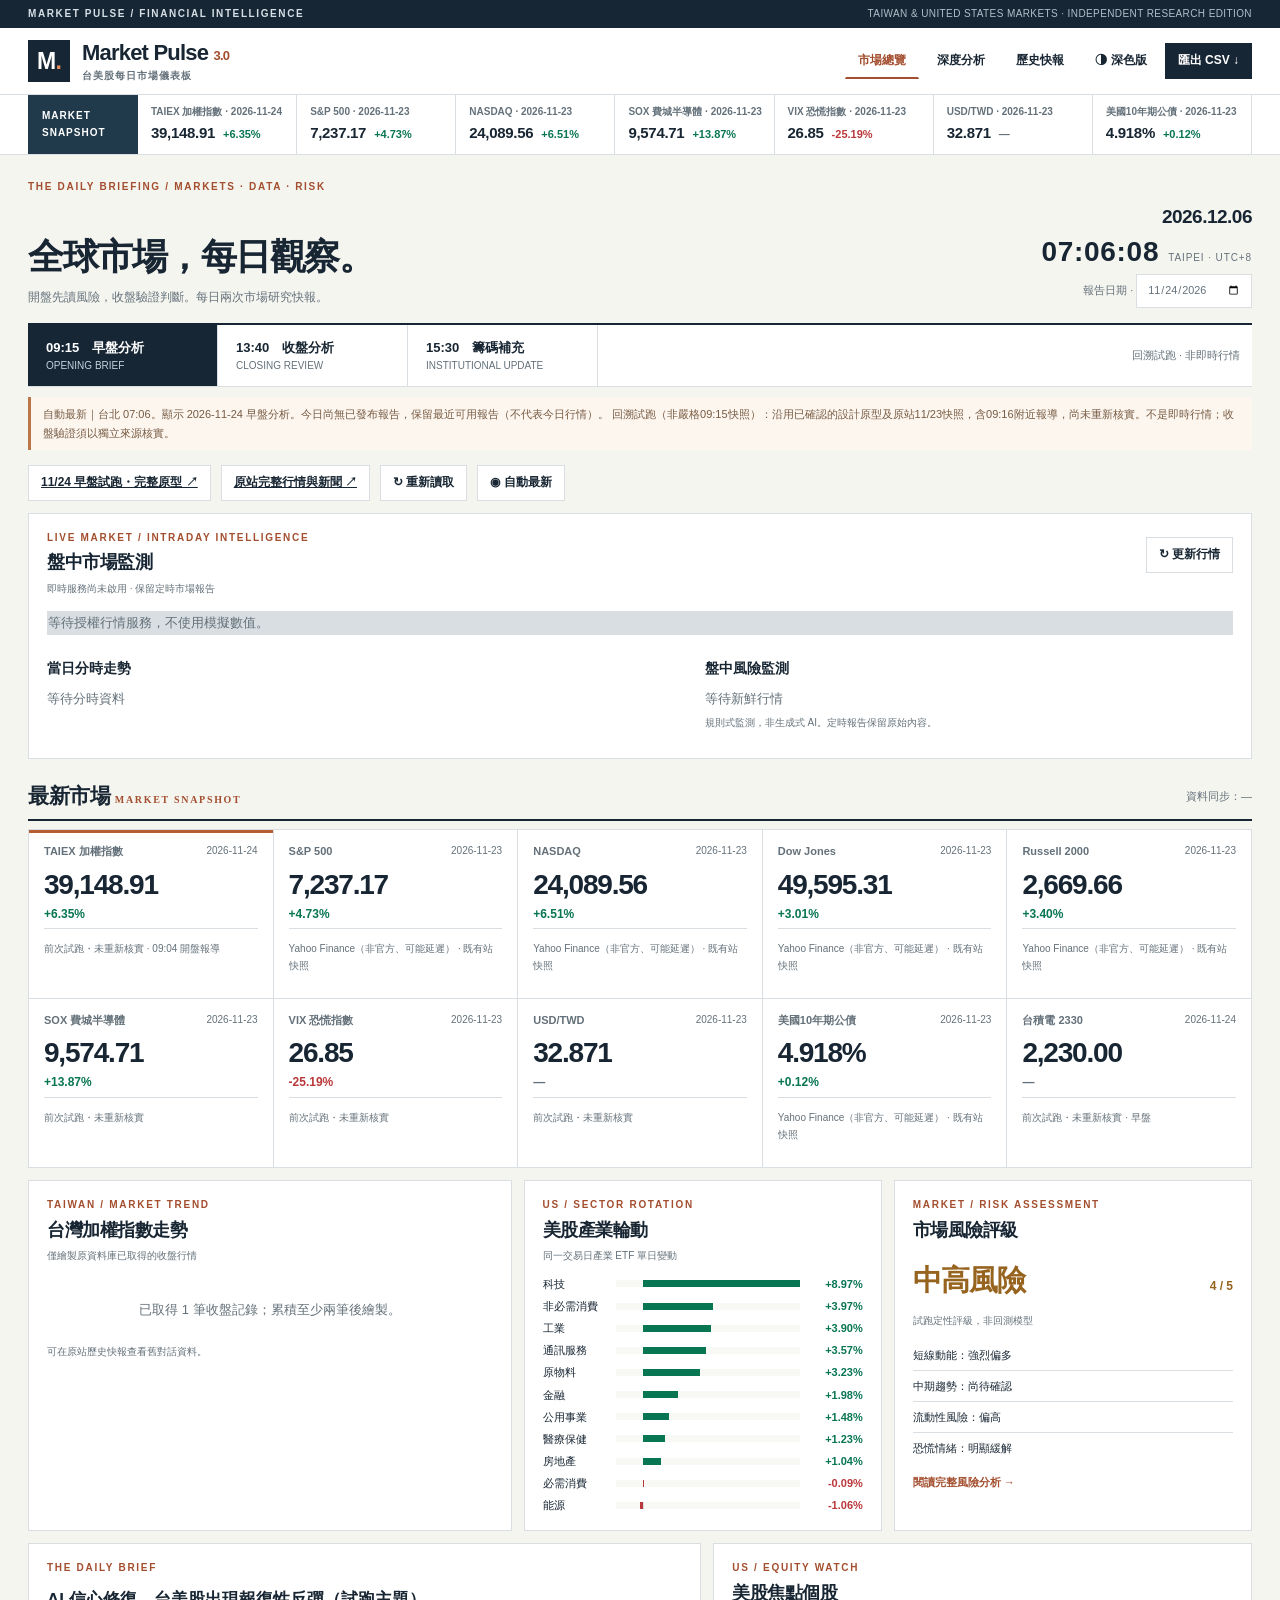
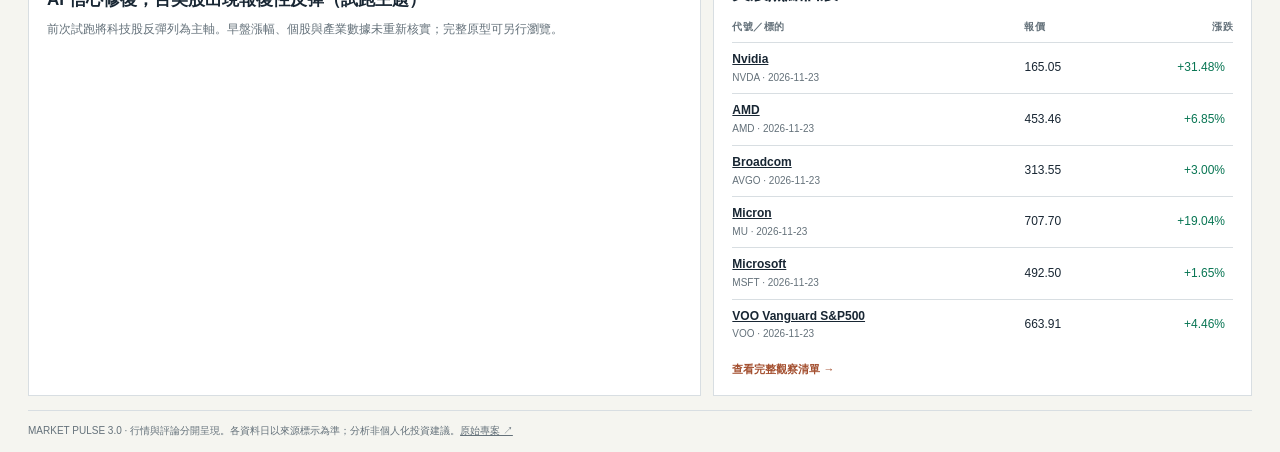
==== commit 2d6dc213: "Add second-by-second Taipei market clock to Market Pulse 3.0 header" ====
--- a/index.html
+++ b/index.html
@@ -2,11 +2,11 @@
 :root{--bg:#f5f5f0;--pane:#fff;--line:#d8dee2;--text:#182633;--sub:#64717a;--accent:#a34e2e;--header:#172635;--up:#087553;--down:#ba383b;--warn:#97641f;--soft:#f8f8f5}*{box-sizing:border-box}body{margin:0;background:var(--bg);color:var(--text);font:13px/1.65 'Segoe UI','Noto Sans CJK TC','Microsoft JhengHei',sans-serif;font-variant-numeric:tabular-nums}button,input,select{font:inherit;color:inherit}button{cursor:pointer}button:focus-visible,a:focus-visible,input:focus-visible{outline:2px solid var(--accent);outline-offset:2px}a{color:inherit}h1,h2,h3,p{margin:0}h1,h2{font-family:Georgia,'Noto Serif CJK TC',serif}h1{font-size:36px;line-height:1.35;letter-spacing:-1.5px}h2{font-size:21px;letter-spacing:-.5px}h3{font-size:14px}.wrap{max-width:1370px;margin:auto;padding:0 28px}.utility{background:#172635;color:#d6dfe5;font-size:10px;letter-spacing:1.6px;font-weight:700}.utility .wrap,.header .wrap{display:flex;justify-content:space-between;align-items:center;gap:15px}.utility .wrap{height:28px}.utility span:last-child{font-weight:400;letter-spacing:.4px;color:#b1bfc8}.header{background:var(--pane);border-bottom:1px solid var(--line)}.header .wrap{min-height:66px}.brand{display:flex;align-items:center;gap:12px;font-size:22px;font-weight:800;letter-spacing:-.8px;line-height:1.1}.logo{background:#172635;color:white;width:42px;height:42px;display:grid;place-content:center;display:flex;align-items:center;justify-content:center;font:900 23px Arial}.logo i{color:#e58d5e;font-style:normal}.brand small{display:block;font-size:10px;color:var(--sub);letter-spacing:1px;margin-top:5px;font-weight:600}.nav{display:flex;gap:5px;align-items:center;flex-wrap:wrap}.nav button,.btn{border:1px solid transparent;background:transparent;padding:7px 12px;font-size:12px;font-weight:650}.nav button.active{border-bottom:2px solid var(--accent);color:var(--accent)}.btn{border-color:var(--line);background:var(--pane)}.btn:hover,.nav button:hover{background:var(--soft)}.primary{background:var(--header)!important;color:white;border-color:var(--header)}.ribbon{border-bottom:1px solid var(--line);background:var(--pane)}.ribbon .wrap{display:flex;overflow:auto;padding:0 28px}.ribbonlabel{background:#20394b;color:white;display:grid;align-content:center;padding:0 14px;font-size:10px;font-weight:800;letter-spacing:1px;min-width:110px}.ticker{min-width:147px;flex:1;padding:9px 13px;border-right:1px solid var(--line);white-space:nowrap}.ticker small{display:block;color:var(--sub);font-size:10px;font-weight:650}.ticker strong{font-size:15px;letter-spacing:-.3px}.ticker em{font-style:normal;font-size:11px;font-weight:700;margin-left:8px}.up{color:var(--up)}.down{color:var(--down)}.warn{color:var(--warn)}.muted{color:var(--sub)}.kicker{font-size:10px;letter-spacing:1.7px;font-weight:800;color:var(--accent)}.mast{padding-top:24px}.intro{display:flex;justify-content:space-between;gap:20px;align-items:flex-end;margin:5px 0 12px}.intro p{color:var(--sub);font-size:12px;margin-top:6px}.date{text-align:right;white-space:nowrap}.date b{font-size:19px;letter-spacing:-.5px}.date small{display:block;color:var(--sub)}.sessionbar{display:flex;align-items:stretch;justify-content:space-between;border-top:2px solid var(--header);border-bottom:1px solid var(--line);background:var(--pane);margin-top:15px}.sessions{display:flex;flex-wrap:wrap}.session{border:0;border-right:1px solid var(--line);background:none;padding:12px 18px;text-align:left;min-width:190px}.session b{font-size:13px;display:block}.session small{display:block;font-size:10px;color:var(--sub)}.session.active{background:var(--header);color:white}.session.active small{color:#c4d3dc}.tag{font-size:10px;border:1px solid #dfc5a2;color:var(--warn);padding:3px 7px;font-weight:700;white-space:nowrap}.status{display:flex;align-items:center;gap:8px;padding:0 12px;color:var(--sub);font-size:11px}.notice{margin:10px 0 15px;border-left:3px solid #bb754a;background:#fdf6ef;color:#765b43;padding:8px 12px;font-size:11px}.sectionhead{display:flex;justify-content:space-between;align-items:center;margin:14px 0 8px;border-bottom:2px solid var(--header);padding-bottom:6px;gap:12px}.sectionhead p{font-size:11px;color:var(--sub)}.metrics{display:grid;grid-template-columns:repeat(5,1fr);gap:1px;background:var(--line);border:1px solid var(--line)}.metric{background:var(--pane);padding:12px 15px;min-width:0}.metric .name{display:flex;justify-content:space-between;align-items:center;color:var(--sub);font-size:11px;font-weight:650}.metric .name small{font-size:10px;font-weight:400}.metric .val{font:750 28px/1.25 'Segoe UI',Arial,sans-serif;letter-spacing:-1.2px;margin:6px 0 3px}.metric .change{font-size:12px;font-weight:700}.metric .foot{color:var(--sub);font-size:10px;margin-top:4px}.metric.lead{box-shadow:inset 0 3px 0 #b65d34}.cols{display:grid;grid-template-columns:1.35fr 1fr 1fr;gap:12px;margin-top:12px;align-items:stretch}.panel{background:var(--pane);border:1px solid var(--line);padding:16px 18px;min-width:0}.panel h2{font-size:18px;margin:2px 0 3px}.panel .sub{font-size:10px;color:var(--sub);margin-bottom:10px}.paneltop{display:flex;align-items:center;justify-content:space-between;gap:10px}.risknum{display:flex;align-items:baseline;justify-content:space-between;margin:12px 0 8px}.risknum strong{font-size:29px;color:var(--warn);letter-spacing:-1px}.risknum span{font-size:12px;font-weight:700;color:var(--warn)}.meter{display:flex;gap:4px;margin-bottom:10px}.meter i{height:7px;flex:1;background:var(--line)}.meter i:nth-child(1){background:#8aa99b}.meter i:nth-child(2){background:#b2bd8a}.meter i:nth-child(3){background:#d2b363}.meter i:nth-child(4){background:#b87936}.kv{display:flex;justify-content:space-between;gap:10px;border-bottom:1px solid var(--line);padding:6px 0;font-size:11px}.kv:last-child{border:0}.kv b{font-weight:700}.headline{font-size:17px;line-height:1.6;font-weight:750;margin:9px 0 6px}.story{font-size:12px;line-height:1.8;color:var(--sub)}.linkbtn{border:0;background:none;color:var(--accent);font-size:11px;font-weight:700;padding:10px 0 0}.sectors{display:grid;gap:4px}.sector{display:grid;grid-template-columns:66px 1fr 56px;align-items:center;gap:7px;font-size:11px}.bartrack{height:7px;position:relative;background:var(--soft)}.bartrack:before{content:'';position:absolute;left:15%;height:100%;border-left:1px solid var(--line)}.bartrack i{position:absolute;height:7px;left:15%;background:var(--up)}.bartrack i.neg{background:var(--down);left:auto;right:85%}.sector b{text-align:right;font-size:11px}.chart{width:100%;height:auto;display:block;margin-top:9px}.chart text{fill:var(--sub);font-size:10px}.chart .grid{stroke:var(--line);stroke-dasharray:3 4}.chart .plot{fill:none;stroke:#155e80;stroke-width:2.6}.chart circle{fill:#155e80;stroke:var(--pane);stroke-width:1.5;cursor:crosshair}.chart circle:hover{r:6;fill:#b65d34}.chartnote{font-size:10px;color:var(--sub)}.wide{display:grid;grid-template-columns:1.25fr 1fr;gap:12px;margin-top:12px}.news{border-top:1px solid var(--line);padding:10px 0}.news:first-of-type{margin-top:8px}.news b{font-size:12px}.news small{display:block;color:var(--sub);font-size:10px;margin-top:3px}.table{width:100%;border-collapse:collapse;font-size:12px}.table th{text-align:left;font-size:10px;color:var(--sub);border-bottom:1px solid var(--line);padding:7px 0;letter-spacing:.5px}.table td{border-bottom:1px solid var(--line);padding:7px 0}.table th:last-child,.table td:last-child{text-align:right}.table tr:last-child td{border:0}.table td small{display:block;color:var(--sub);font-size:10px}.split{display:grid;grid-template-columns:1fr 1fr;gap:12px}.scenario{padding:11px 0;border-top:1px solid var(--line);display:grid;grid-template-columns:30px 1fr;gap:10px;align-items:start}.scenario:first-of-type{margin-top:10px}.scenario .letter{font:700 23px Georgia;color:var(--accent)}.scenario b{display:block;font-size:14px}.scenario strong{font-size:18px;letter-spacing:-.6px}.scenario p{font-size:11px;color:var(--sub)}.factor{padding:10px 0;border-top:1px solid var(--line);font-size:12px}.factor b{display:block;margin-bottom:3px}.factor p{color:var(--sub)}.analysislead{font:700 24px/1.55 Georgia,'Noto Serif CJK TC',serif;letter-spacing:-.6px;margin:5px 0 10px}.search{border:1px solid var(--line);background:var(--pane);padding:6px 9px;width:170px;font-size:11px}.watchtabs{display:flex;gap:4px;margin:10px 0}.watchtabs button{border:1px solid var(--line);background:var(--pane);padding:4px 10px;font-size:11px}.watchtabs button.active{background:var(--header);color:white}.foot{margin:14px 0 0;padding:12px 0;border-top:1px solid var(--line);font-size:10px;color:var(--sub)}.hidden,[hidden]{display:none!important}.empty{padding:24px;color:var(--sub);text-align:center}.archive-row{padding:14px;border-bottom:1px solid var(--line);display:flex;justify-content:space-between;gap:12px;align-items:center}.closegrid{display:grid;grid-template-columns:repeat(3,1fr);gap:12px}.closegrid .panel strong{font-size:28px;color:var(--sub)}.dark{--bg:#101923;--pane:#192632;--line:#354755;--text:#e5ebee;--sub:#a2b3bc;--accent:#e29a73;--header:#30495c;--up:#75dba6;--down:#ff8d92;--warn:#e9bd78;--soft:#253541}.dark .notice{background:#343127;color:#ecdbbf}.dark .chart .plot{stroke:#9fcee5}.dark .chart circle{fill:#9fcee5}.dark .tag{border-color:#69583b}.dark .logo{background:#0d1720}.dark .ribbonlabel{background:#263d50}@media(max-width:1000px){.metrics{grid-template-columns:repeat(3,1fr)}.cols{grid-template-columns:1fr 1fr}.cols .panel:first-child{grid-column:span 2}.session{min-width:150px}.status{display:none}}@media(max-width:720px){.wrap{padding:0 16px}.utility .wrap span:last-child{display:none}.header .wrap{flex-wrap:wrap;padding-top:10px;padding-bottom:9px}.brand{font-size:19px}.nav{gap:1px}.nav button,.btn{padding:6px 8px;font-size:11px}.ribbon .wrap{padding:0 16px}.intro{display:block}.date{text-align:left;margin-top:8px}.date b{font-size:14px}.date small{display:inline}.intro h1{font-size:28px}.sessions{width:100%}.session{flex:1;min-width:0;padding:8px 9px}.session b{font-size:11px}.session small{font-size:9px}.metrics{grid-template-columns:repeat(2,1fr)}.metric{padding:12px}.metric .val{font-size:23px}.metric .name{display:block}.metric .name small{display:block}.cols,.wide,.split,.closegrid{grid-template-columns:1fr}.cols .panel:first-child{grid-column:auto}.panel{padding:14px}.sectionhead{align-items:start}.sectionhead p{font-size:10px}.mast{padding-top:16px}.search{width:130px}.table{font-size:11px}.analysislead{font-size:22px}}
 </style><style>
 .nav a{text-decoration:none}.reportdate{border:1px solid var(--line);background:var(--pane);padding:6px 10px}.source a{color:var(--accent)}.report-text{white-space:pre-wrap;overflow-wrap:anywhere}.sector .bartrack i{max-width:85%}.quote-date{font-size:10px;color:var(--sub)}.sectionhead h2{margin:0}.pill{padding:5px 8px;border:1px solid var(--line);font-size:11px;color:var(--sub)}.scenario strong{font-size:20px}.ticker em{display:inline-block}.status{white-space:normal}.table td{padding-right:8px}.nav .btn{white-space:nowrap}
-</style><style>.mp-live{margin:12px 0 20px}.mp-live-quotes{display:grid;grid-template-columns:repeat(4,minmax(0,1fr));gap:1px;background:var(--line);border:1px solid var(--line);margin:14px 0}.mp-quote{background:var(--pane);padding:12px;min-width:0;display:grid;gap:3px}.mp-quote strong{font-size:24px;line-height:1.3}.mp-quote small{color:var(--sub);overflow-wrap:anywhere}.mp-live-split{display:grid;grid-template-columns:1.2fr 1fr;gap:24px}.mp-live-split h3{margin:8px 0}.mp-live-split p{margin:6px 0}.mp-live-split svg{width:100%;height:auto;max-height:230px}@media(max-width:720px){.mp-live-quotes{grid-template-columns:repeat(2,minmax(0,1fr))}.mp-live-split{grid-template-columns:1fr}.mp-quote strong{font-size:21px}}</style></head><body>
+</style><style>.mp-live{margin:12px 0 20px}.mp-live-quotes{display:grid;grid-template-columns:repeat(4,minmax(0,1fr));gap:1px;background:var(--line);border:1px solid var(--line);margin:14px 0}.mp-quote{background:var(--pane);padding:12px;min-width:0;display:grid;gap:3px}.mp-quote strong{font-size:24px;line-height:1.3}.mp-quote small{color:var(--sub);overflow-wrap:anywhere}.mp-live-split{display:grid;grid-template-columns:1.2fr 1fr;gap:24px}.mp-live-split h3{margin:8px 0}.mp-live-split p{margin:6px 0}.mp-live-split svg{width:100%;height:auto;max-height:230px}@media(max-width:720px){.mp-live-quotes{grid-template-columns:repeat(2,minmax(0,1fr))}.mp-live-split{grid-template-columns:1fr}.mp-quote strong{font-size:21px}}</style><style>.mp-clock{display:flex;align-items:baseline;justify-content:flex-end;gap:9px;margin:3px 0 5px;flex-wrap:wrap}.mp-clock span{font:750 28px/1.2 "Segoe UI",Arial,sans-serif;letter-spacing:.025em;font-variant-numeric:tabular-nums;color:var(--text)}.mp-clock small{font-size:10px;letter-spacing:.09em;color:var(--sub)}@media(max-width:720px){.mp-clock{justify-content:flex-start}.mp-clock span{font-size:25px}}</style></head><body>
 <div class="utility"><div class="wrap"><span>MARKET PULSE / FINANCIAL INTELLIGENCE</span><span>TAIWAN & UNITED STATES MARKETS · INDEPENDENT RESEARCH EDITION</span></div></div>
 <header class="header"><div class="wrap"><div class="brand"><span class="logo">M<i>.</i></span><span>Market Pulse <span style="color:var(--accent);font-size:13px">3.0</span><small>台美股每日市場儀表板</small></span></div><nav class="nav"><button data-view="overview" class="active">市場總覽</button><button data-view="analysis">深度分析</button><button data-view="archive">歷史快報</button><button id="theme" class="btn">◑ 深色版</button><button id="export" class="btn primary">匯出 CSV ↓</button></nav></div></header>
 <div class="ribbon"><div class="wrap" id="ribbon"></div></div>
-<main class="wrap mast"><div class="kicker">THE DAILY BRIEFING / MARKETS · DATA · RISK</div><div class="intro"><div><h1 id="pageTitle">全球市場，每日觀察。</h1><p>開盤先讀風險，收盤驗證判斷。每日兩次市場研究快報。</p></div><div class="date"><b id="today"></b><small>台北時間 · <input id="date" class="reportdate" type="date" aria-label="選擇報告日期"></small></div></div>
+<main class="wrap mast"><div class="kicker">THE DAILY BRIEFING / MARKETS · DATA · RISK</div><div class="intro"><div><h1 id="pageTitle">全球市場，每日觀察。</h1><p>開盤先讀風險，收盤驗證判斷。每日兩次市場研究快報。</p></div><div class="date"><b id="today"></b><div class="mp-clock"><span id="taipei-clock" role="timer" aria-label="目前台北時間">--:--:--</span><small>TAIPEI · UTC+8</small></div><small>報告日期 · <input id="date" class="reportdate" type="date" aria-label="選擇報告日期"></small></div></div>
 <div class="sessionbar"><div class="sessions"><button class="session active" data-session="opening"><b>09:15　早盤分析</b><small>OPENING BRIEF</small></button><button class="session" data-session="closing"><b>13:40　收盤分析</b><small>CLOSING REVIEW</small></button><button class="session" data-session="institution"><b>15:30　籌碼補充</b><small>INSTITUTIONAL UPDATE</small></button></div><div class="status" id="status">讀取資料…</div></div>
 <div class="notice" id="notice">載入資料中。報價以來源時間為準，不補造缺值。</div>
 <div style="display:flex;gap:10px;flex-wrap:wrap;margin-bottom:10px"><a class="btn" href="demo-2026-11-24.html">11/24 早盤試跑・完整原型 ↗</a><a class="btn" href="archive.html#live">原站完整行情與新聞 ↗</a><button class="btn" id="refresh">↻ 重新讀取</button><button class="btn" id="autoMode" aria-pressed="true">◉ 自動最新</button></div>
@@ -91,5 +91,6 @@
 }
 function selectSession(s){autoMode=false;session=s;syncMode();syncSession();load()}
 $$('[data-view]').forEach(b=>b.onclick=()=>switchView(b.dataset.view));$$('[data-session]').forEach(b=>b.onclick=()=>{switchView('overview');selectSession(b.dataset.session)});$('#date').onchange=()=>{autoMode=false;syncMode();load()};$('#refresh').onclick=load;$('#autoMode').onclick=()=>{autoMode=true;syncMode();switchView('overview');load()};$('#search').oninput=renderWatch;$$('[data-filter]').forEach(b=>b.onclick=()=>{filter=b.dataset.filter;$$('[data-filter]').forEach(x=>x.classList.toggle('active',x===b));renderWatch()});$('#archiveList').onclick=e=>{const b=e.target.closest('[data-report-date]');if(b){$('#date').value=b.dataset.reportDate;switchView('overview');selectSession(b.dataset.reportSession)}};$('#theme').onclick=()=>{document.documentElement.classList.toggle('dark');$('#theme').textContent=document.documentElement.classList.contains('dark')?'◑ 淺色版':'◑ 深色版'};$('#export').onclick=()=>{const data=[['指標','資料日期','數值','漲跌%','來源'],...rows.map(([k,n,q])=>[n,q.date,q.value,q.pct,q.source])];const csv='\ufeff'+data.map(r=>r.map(s=>'"'+String(s??'').replaceAll('"','""')+'"').join(',')).join('\r\n'),a=document.createElement('a');a.href=URL.createObjectURL(new Blob([csv],{type:'text/csv;charset=utf-8'}));a.download='market-pulse-'+$('#date').value+'-'+session+'.csv';a.click();setTimeout(()=>URL.revokeObjectURL(a.href),1000)};
+const clockFormatter=new Intl.DateTimeFormat('en-GB',{timeZone:'Asia/Taipei',hour:'2-digit',minute:'2-digit',second:'2-digit',hourCycle:'h23'});function tickClock(){const now=new Date();$('#taipei-clock').textContent=clockFormatter.format(now);$('#today').textContent=marketClock(now).date.replaceAll('-','.');}tickClock();setInterval(tickClock,1000);document.addEventListener('visibilitychange',()=>{if(!document.hidden)tickClock()});
 if(location.hash==='#archive')switchView('archive');syncMode();load();setInterval(()=>{if(autoMode&&!document.hidden)load()},60000);document.addEventListener('visibilitychange',()=>{if(autoMode&&!document.hidden)load()});
 </script><script defer src="assets/live-v3.js?v=3"></script></body></html>
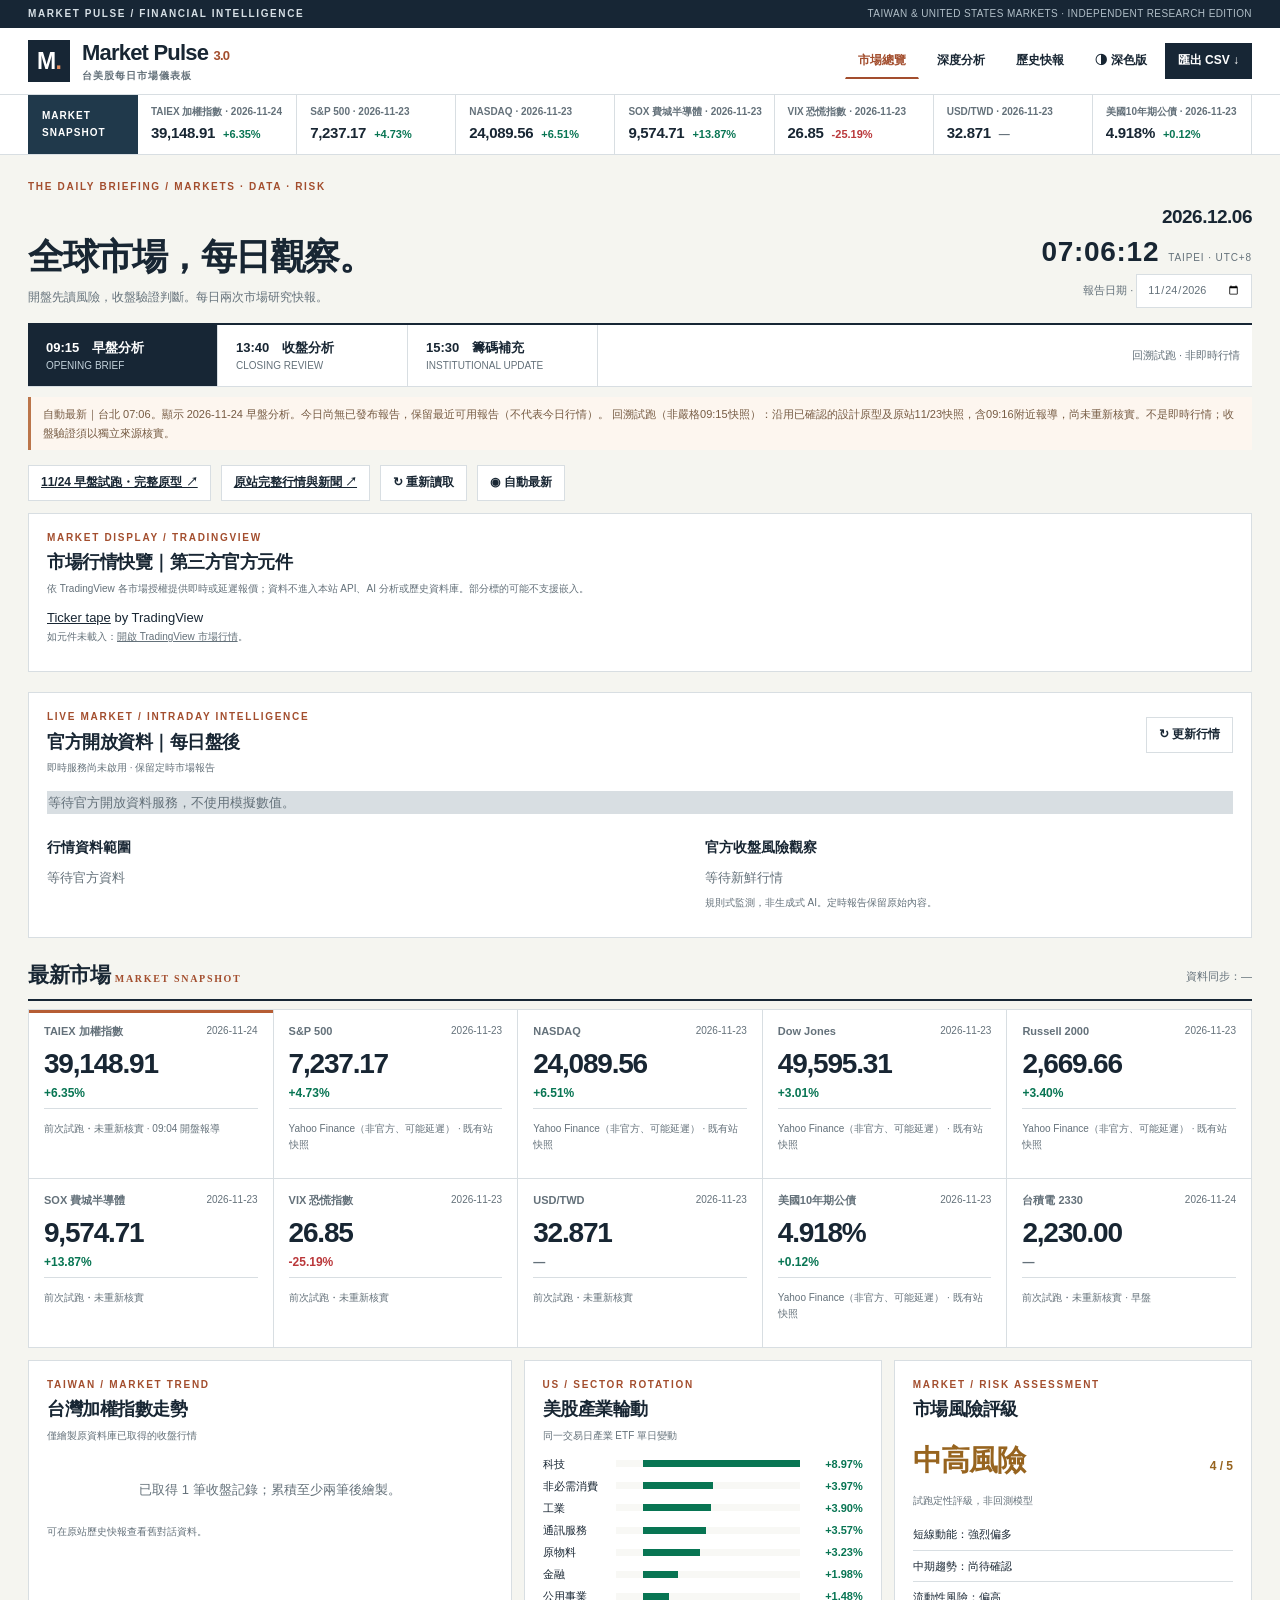
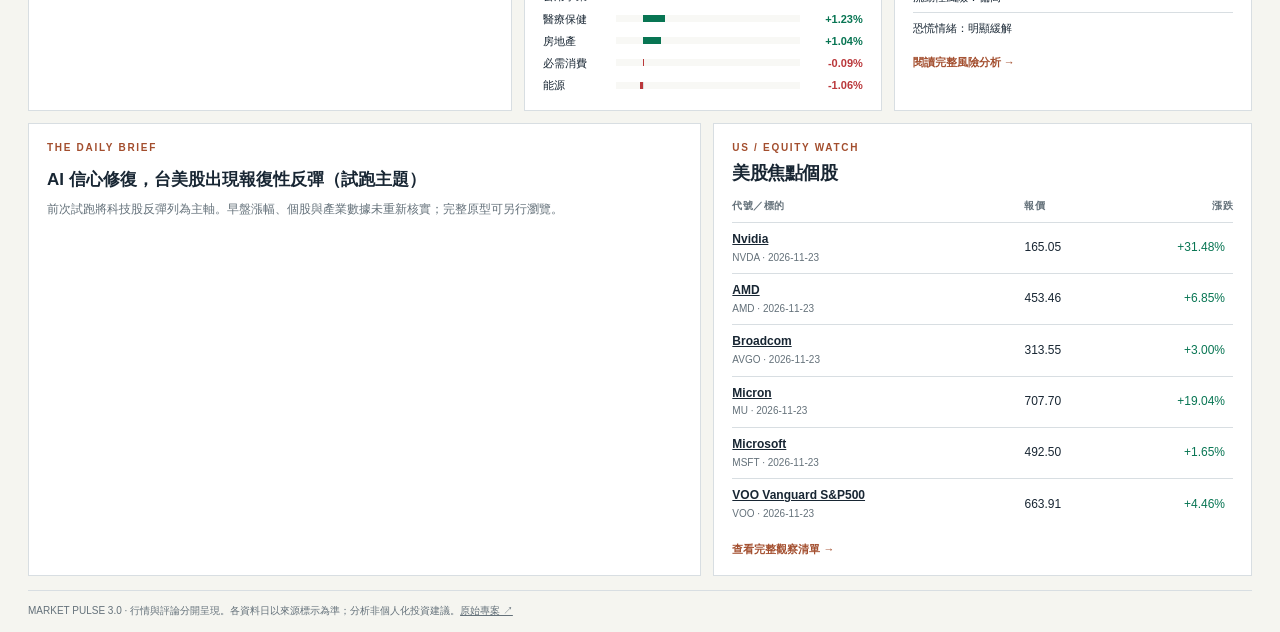
==== commit 98cdc1fd: "Embed official TradingView display and separate licensed daily open data" ====
--- a/index.html
+++ b/index.html
@@ -10,7 +10,7 @@
 <div class="sessionbar"><div class="sessions"><button class="session active" data-session="opening"><b>09:15　早盤分析</b><small>OPENING BRIEF</small></button><button class="session" data-session="closing"><b>13:40　收盤分析</b><small>CLOSING REVIEW</small></button><button class="session" data-session="institution"><b>15:30　籌碼補充</b><small>INSTITUTIONAL UPDATE</small></button></div><div class="status" id="status">讀取資料…</div></div>
 <div class="notice" id="notice">載入資料中。報價以來源時間為準，不補造缺值。</div>
 <div style="display:flex;gap:10px;flex-wrap:wrap;margin-bottom:10px"><a class="btn" href="demo-2026-11-24.html">11/24 早盤試跑・完整原型 ↗</a><a class="btn" href="archive.html#live">原站完整行情與新聞 ↗</a><button class="btn" id="refresh">↻ 重新讀取</button><button class="btn" id="autoMode" aria-pressed="true">◉ 自動最新</button></div>
-<section id="overview"><article class="panel mp-live"><div class="paneltop"><div><div class="kicker">LIVE MARKET / INTRADAY INTELLIGENCE</div><h2>盤中市場監測</h2></div><button class="btn" id="mp-live-refresh">↻ 更新行情</button></div><p id="mp-live-status" class="sub" role="status">檢查行情服務…</p><div id="mp-live-quotes" class="mp-live-quotes"><p class="muted">等待授權行情服務，不使用模擬數值。</p></div><div class="mp-live-split"><div><h3>當日分時走勢</h3><div id="mp-live-chart"><p class="muted">等待分時資料</p></div></div><div><h3>盤中風險監測</h3><div id="mp-live-signals"><p class="muted">等待新鮮行情</p></div><p id="mp-live-note" class="sub">規則式監測，非生成式 AI。定時報告保留原始內容。</p></div></div></article><div class="sectionhead"><h2>最新市場 <span class="kicker">MARKET SNAPSHOT</span></h2><p id="asof"></p></div><div id="metrics" class="metrics"></div>
+<section id="overview"><article class="panel mp-live"><div class="kicker">MARKET DISPLAY / TRADINGVIEW</div><h2>市場行情快覽｜第三方官方元件</h2><p class="sub">依 TradingView 各市場授權提供即時或延遲報價；資料不進入本站 API、AI 分析或歷史資料庫。部分標的可能不支援嵌入。</p><div class="tradingview-widget-container"><div class="tradingview-widget-container__widget"></div><div class="tradingview-widget-copyright"><a href="https://www.tradingview.com/markets/" rel="noopener nofollow" target="_blank"><span class="blue-text">Ticker tape</span></a><span class="trademark"> by TradingView</span></div><script type="text/javascript" src="https://s3.tradingview.com/external-embedding/embed-widget-ticker-tape.js" async>{"symbols":[{"proName":"INDEX:TAIEX","title":"台灣加權指數"},{"proName":"TWSE:2330","title":"台積電"},{"proName":"TWSE:2454","title":"聯發科"},{"proName":"TWSE:0050","title":"元大台灣50"},{"proName":"TWSE:0052","title":"富邦科技"},{"proName":"SP:SPX","title":"S&P 500"},{"proName":"NASDAQ:IXIC","title":"NASDAQ"},{"proName":"DJ:DJI","title":"道瓊"},{"proName":"CBOE:VIX","title":"VIX"},{"proName":"NASDAQ:NVDA","title":"NVIDIA"},{"proName":"CME_MINI:ES1!","title":"S&P 500 期貨"},{"proName":"CME_MINI:NQ1!","title":"Nasdaq 100 期貨"},{"proName":"FX_IDC:USDTWD","title":"美元兌新台幣"}],"colorTheme":"light","locale":"zh_TW","largeChartUrl":"","isTransparent":false,"showSymbolLogo":true,"displayMode":"regular"}</script></div><p class="sub">如元件未載入：<a href="https://www.tradingview.com/markets/" target="_blank" rel="noopener">開啟 TradingView 市場行情</a>。</p></article><article class="panel mp-live"><div class="paneltop"><div><div class="kicker">LIVE MARKET / INTRADAY INTELLIGENCE</div><h2>官方開放資料｜每日盤後</h2></div><button class="btn" id="mp-live-refresh">↻ 更新行情</button></div><p id="mp-live-status" class="sub" role="status">檢查行情服務…</p><div id="mp-live-quotes" class="mp-live-quotes"><p class="muted">等待官方開放資料服務，不使用模擬數值。</p></div><div class="mp-live-split"><div><h3>行情資料範圍</h3><div id="mp-live-chart"><p class="muted">等待官方資料</p></div></div><div><h3>官方收盤風險觀察</h3><div id="mp-live-signals"><p class="muted">等待新鮮行情</p></div><p id="mp-live-note" class="sub">規則式監測，非生成式 AI。定時報告保留原始內容。</p></div></div></article><div class="sectionhead"><h2>最新市場 <span class="kicker">MARKET SNAPSHOT</span></h2><p id="asof"></p></div><div id="metrics" class="metrics"></div>
 <div class="cols"><article class="panel"><div class="kicker">TAIWAN / MARKET TREND</div><h2>台灣加權指數走勢</h2><div class="sub">僅繪製原資料庫已取得的收盤行情</div><div id="chart"></div><div class="chartnote" id="chartnote"></div></article><article class="panel"><div class="kicker">US / SECTOR ROTATION</div><h2>美股產業輪動</h2><div class="sub">同一交易日產業 ETF 單日變動</div><div id="sectors" class="sectors"></div></article><article class="panel"><div class="kicker">MARKET / RISK ASSESSMENT</div><h2>市場風險評級</h2><div id="risk"></div><button class="linkbtn" data-view="analysis">閱讀完整風險分析 →</button></article></div>
 <div class="wide"><article class="panel"><div class="kicker">THE DAILY BRIEF</div><div class="headline" id="headline"></div><p id="summary" class="story report-text"></p><div id="news"></div></article><article class="panel"><div class="kicker">US / EQUITY WATCH</div><h2>美股焦點個股</h2><table class="table" id="usTable"></table><button class="linkbtn" data-view="analysis">查看完整觀察清單 →</button></article></div></section>
 <section id="analysis" hidden><article class="panel mp-live"><div class="kicker">RESEARCH / VALIDATION LAB</div><h2>歷史情境驗證統計</h2><div id="mp-validation-stats">讀取歷史配對資料…</div></article><div class="sectionhead"><h2>今日深度分析 <span class="kicker">MARKET INTELLIGENCE</span></h2><p>非個人化研究評論 · 非買賣建議</p></div><div class="split"><article class="panel"><div class="kicker">01 / MARKET THESIS</div><div class="analysislead" id="thesis"></div><div id="factors"></div></article><article class="panel"><div class="kicker">02 / SCENARIO ANALYSIS</div><h2>三種收盤情境</h2><div class="sub">依早盤已知資料設定的研究門檻，非機率預測</div><div id="scenarios"></div></article></div>
@@ -93,4 +93,4 @@
 $$('[data-view]').forEach(b=>b.onclick=()=>switchView(b.dataset.view));$$('[data-session]').forEach(b=>b.onclick=()=>{switchView('overview');selectSession(b.dataset.session)});$('#date').onchange=()=>{autoMode=false;syncMode();load()};$('#refresh').onclick=load;$('#autoMode').onclick=()=>{autoMode=true;syncMode();switchView('overview');load()};$('#search').oninput=renderWatch;$$('[data-filter]').forEach(b=>b.onclick=()=>{filter=b.dataset.filter;$$('[data-filter]').forEach(x=>x.classList.toggle('active',x===b));renderWatch()});$('#archiveList').onclick=e=>{const b=e.target.closest('[data-report-date]');if(b){$('#date').value=b.dataset.reportDate;switchView('overview');selectSession(b.dataset.reportSession)}};$('#theme').onclick=()=>{document.documentElement.classList.toggle('dark');$('#theme').textContent=document.documentElement.classList.contains('dark')?'◑ 淺色版':'◑ 深色版'};$('#export').onclick=()=>{const data=[['指標','資料日期','數值','漲跌%','來源'],...rows.map(([k,n,q])=>[n,q.date,q.value,q.pct,q.source])];const csv='\ufeff'+data.map(r=>r.map(s=>'"'+String(s??'').replaceAll('"','""')+'"').join(',')).join('\r\n'),a=document.createElement('a');a.href=URL.createObjectURL(new Blob([csv],{type:'text/csv;charset=utf-8'}));a.download='market-pulse-'+$('#date').value+'-'+session+'.csv';a.click();setTimeout(()=>URL.revokeObjectURL(a.href),1000)};
 const clockFormatter=new Intl.DateTimeFormat('en-GB',{timeZone:'Asia/Taipei',hour:'2-digit',minute:'2-digit',second:'2-digit',hourCycle:'h23'});function tickClock(){const now=new Date();$('#taipei-clock').textContent=clockFormatter.format(now);$('#today').textContent=marketClock(now).date.replaceAll('-','.');}tickClock();setInterval(tickClock,1000);document.addEventListener('visibilitychange',()=>{if(!document.hidden)tickClock()});
 if(location.hash==='#archive')switchView('archive');syncMode();load();setInterval(()=>{if(autoMode&&!document.hidden)load()},60000);document.addEventListener('visibilitychange',()=>{if(autoMode&&!document.hidden)load()});
-</script><script defer src="assets/live-v3.js?v=3"></script></body></html>+</script><script defer src="assets/live-v3.js?v=3.1"></script></body></html>
